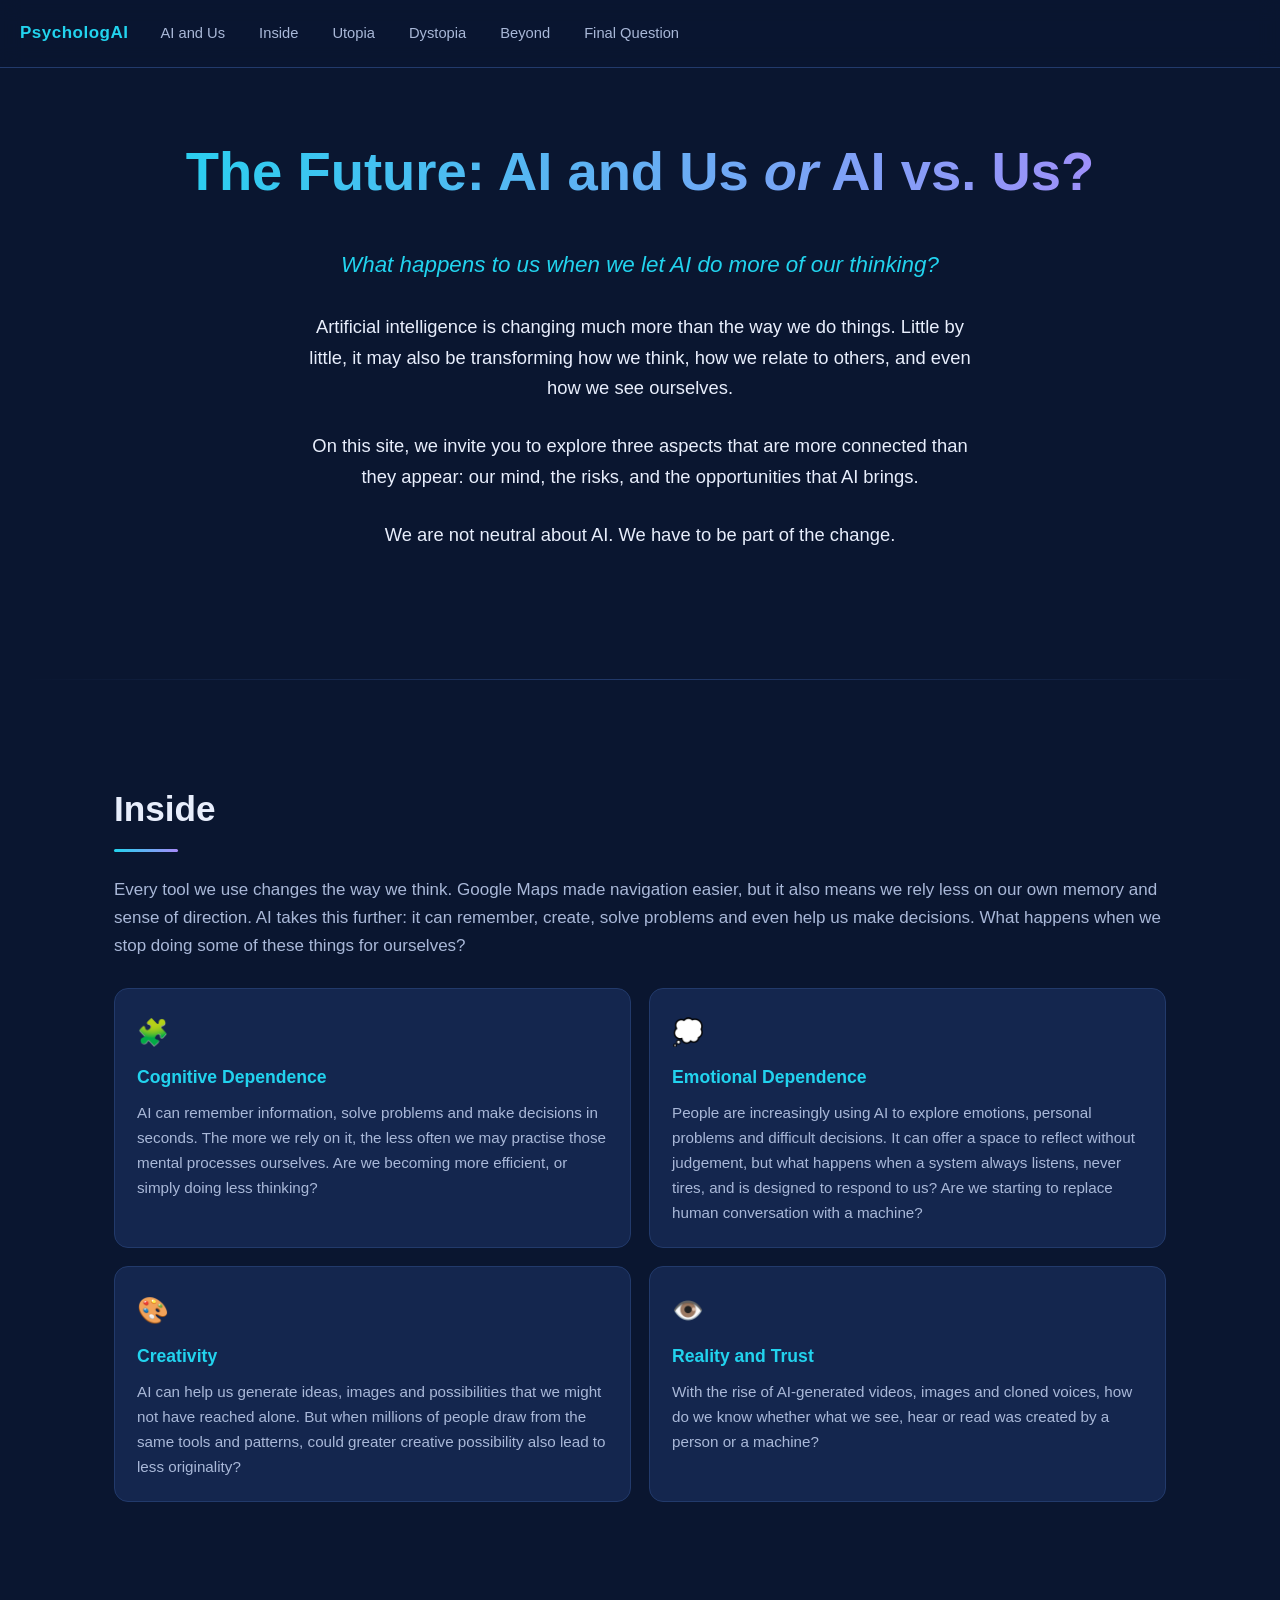
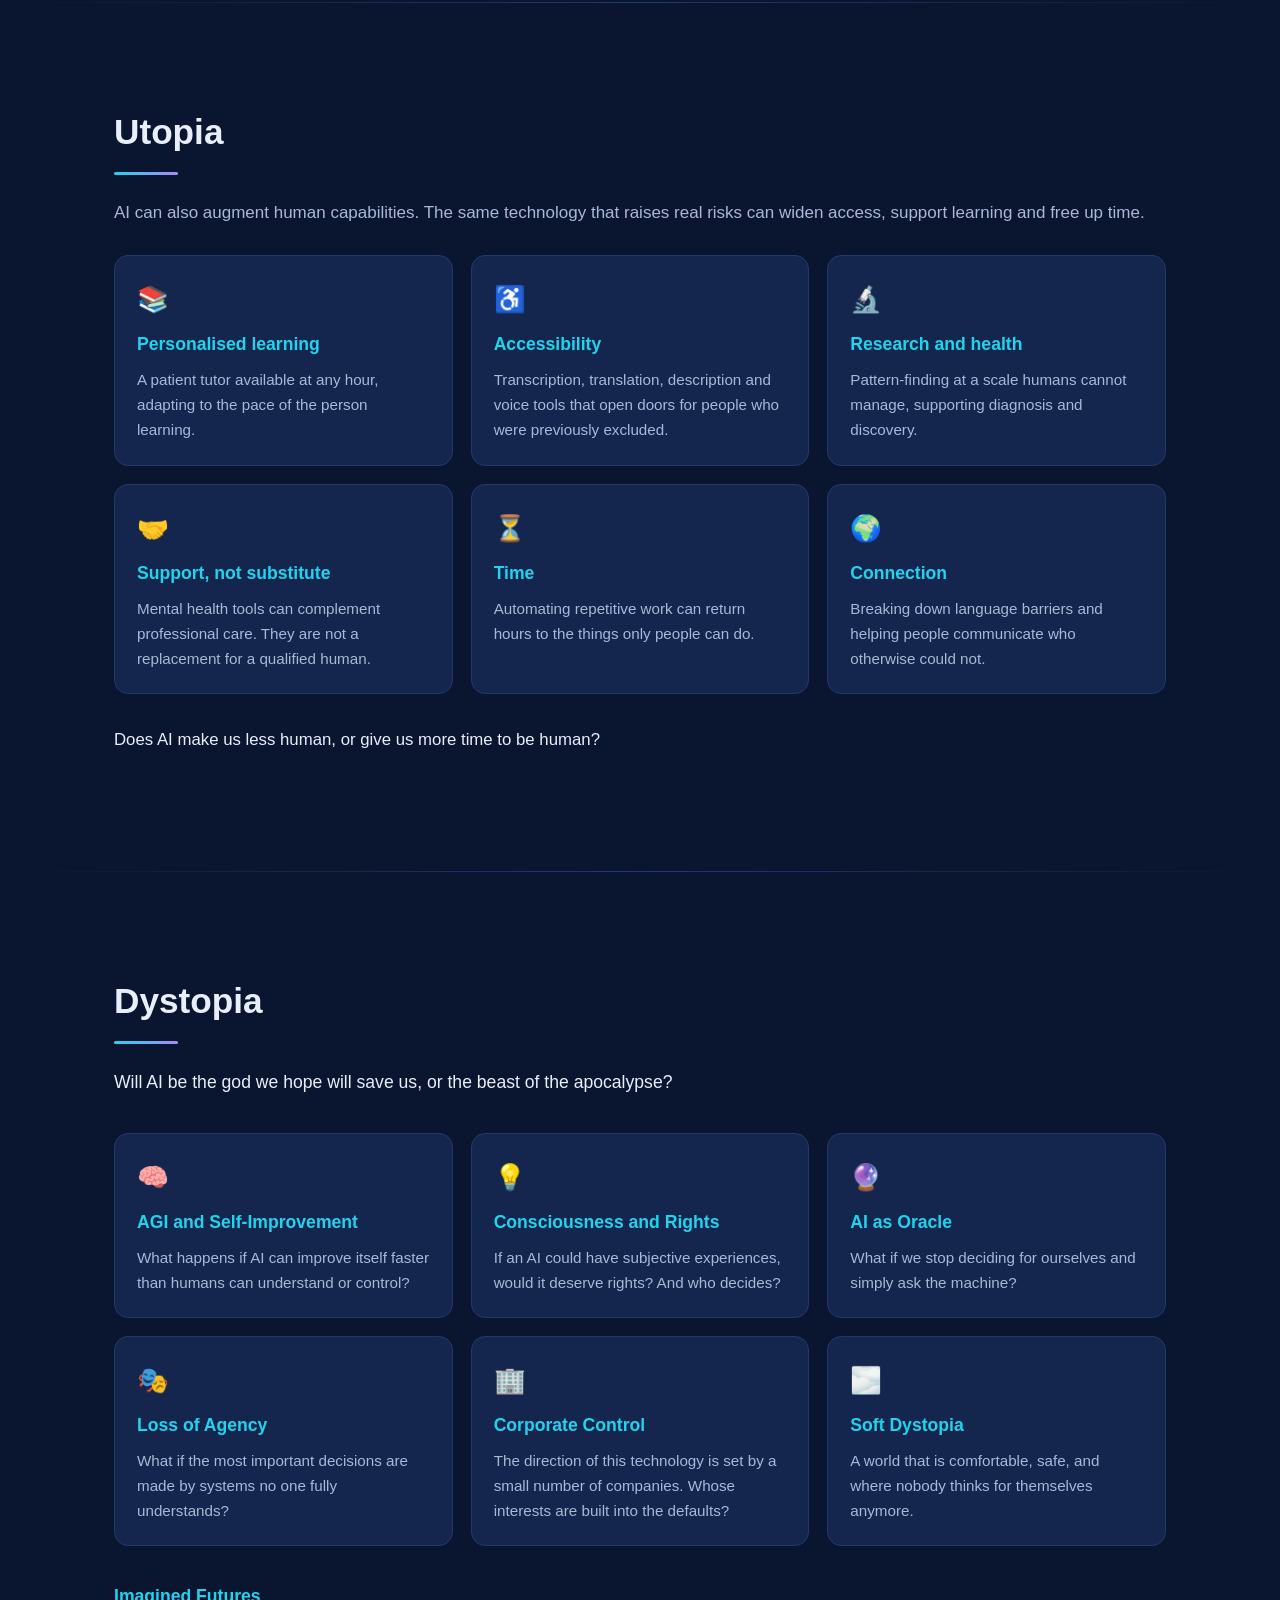
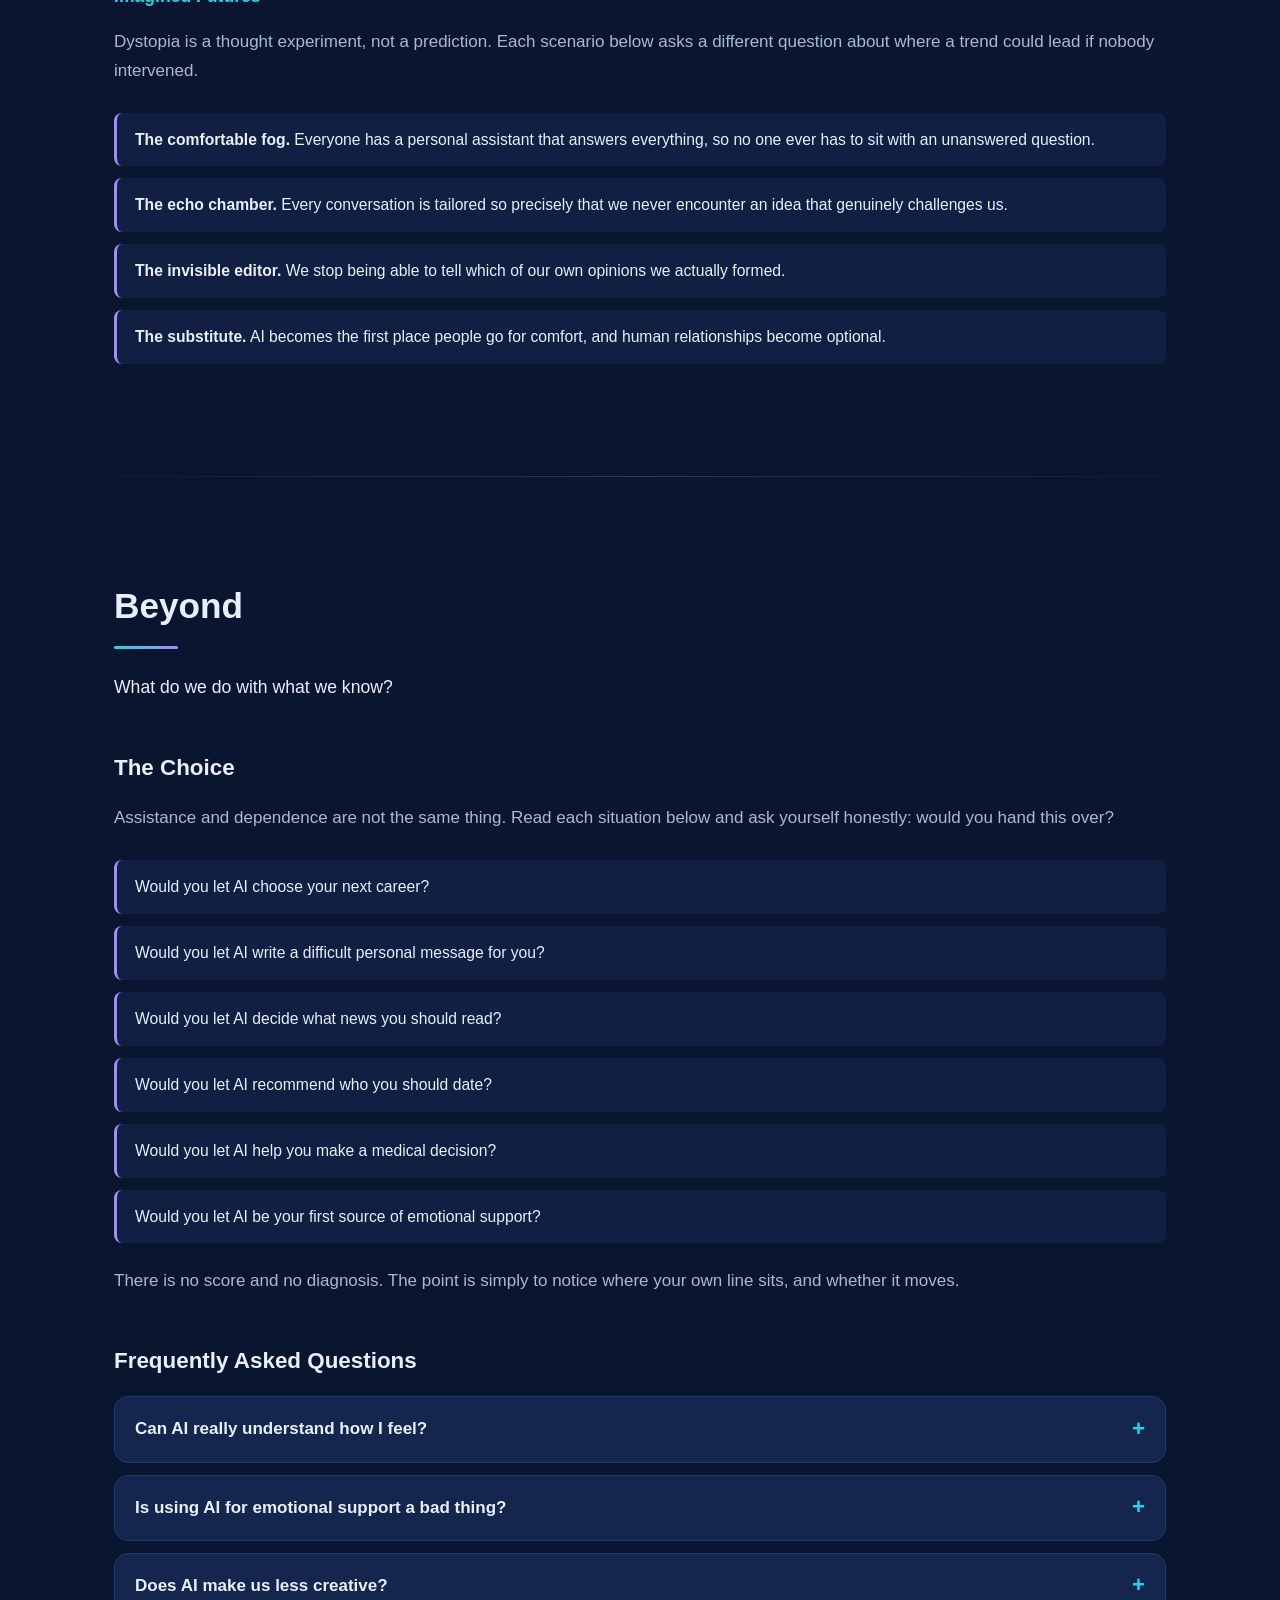
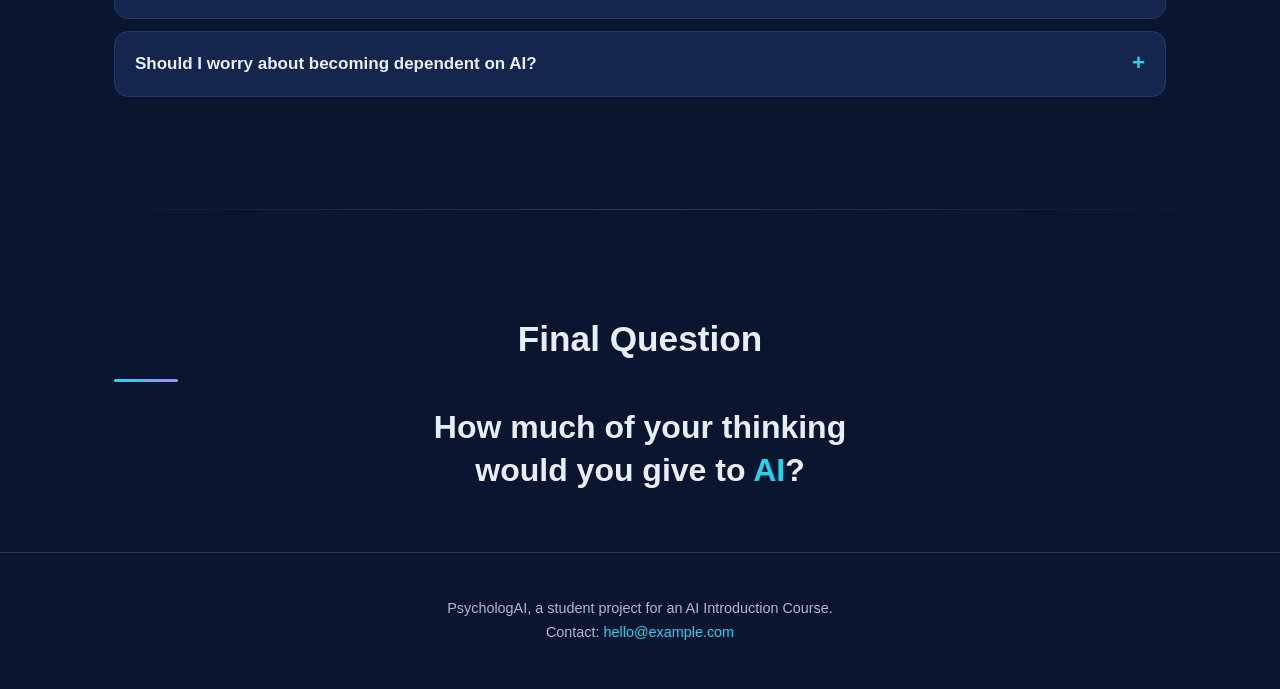
==== index.html @ 85a1bbcd "Update index.html" ====
<!DOCTYPE html>
<html lang="en">
<head>
<meta charset="UTF-8">
<meta name="viewport" content="width=device-width, initial-scale=1.0">
<title>PsychologAI — AI and the Human Mind</title>
<style>
  :root {
    --bg: #0a1630;
    --bg-soft: #101f42;
    --card: #14264e;
    --text: #e8eefc;
    --text-muted: #a9b8d8;
    --violet: #a78bfa;
    --cyan: #22d3ee;
    --gold: #facc15;
    --border: #223a6b;
    --radius: 14px;
    --nav-height: 68px;
    --side-band: 100px;
  }

  * { box-sizing: border-box; }

  html { scroll-behavior: smooth; }

  body {
    margin: 0;
    font-family: -apple-system, BlinkMacSystemFont, "Segoe UI", Roboto, Helvetica, Arial, sans-serif;
    background: var(--bg);
    color: var(--text);
    line-height: 1.65;
    font-size: 17px;
    position: relative;
  }

  /* ---------- Side bands (Utopia / Dystopia) ---------- */
  .band {
    position: fixed;
    top: 0;
    bottom: 0;
    width: var(--side-band);
    z-index: 0;
    pointer-events: none;
  }

  .band-left {
    left: 0;
    background: linear-gradient(180deg, #14532d 0%, #166534 40%, #65a30d 100%);
    opacity: 0.25;
  }

  .band-right {
    right: 0;
    background: linear-gradient(180deg, #2e1065 0%, #6d28d9 50%, #a855f7 100%);
    opacity: 0.4;
  }

  @media (max-width: 1300px) {
    .band { display: none; }
  }

  /* ---------- Content wrapper ---------- */
  .page {
    position: relative;
    z-index: 1;
  }

  /* ---------- Navigation ---------- */
  .nav {
    position: fixed;
    top: 0;
    left: 0;
    right: 0;
    height: var(--nav-height);
    background: rgba(10, 22, 48, 0.88);
    backdrop-filter: blur(10px);
    -webkit-backdrop-filter: blur(10px);
    border-bottom: 1px solid var(--border);
    z-index: 1000;
    display: flex;
    align-items: center;
    padding: 0 20px;
  }

  .nav-brand {
    font-weight: 700;
    letter-spacing: 0.5px;
    color: var(--cyan);
    margin-right: 24px;
    white-space: nowrap;
  }

  .nav-links {
    display: flex;
    gap: 18px;
    list-style: none;
    margin: 0;
    padding: 0;
    overflow-x: auto;
    scrollbar-width: none;
  }

  .nav-links::-webkit-scrollbar { display: none; }

  .nav-links a {
    color: var(--text-muted);
    text-decoration: none;
    font-size: 0.92rem;
    white-space: nowrap;
    padding: 6px 8px;
    border-radius: 6px;
    transition: color 0.2s, background-color 0.2s;
  }

  .nav-links a:hover,
  .nav-links a:focus {
    color: var(--cyan);
    background-color: rgba(34, 211, 238, 0.1);
  }

  /* ---------- Sections ---------- */
  section {
    padding: 100px 24px;
    max-width: 1100px;
    margin: 0 auto;
    scroll-margin-top: calc(var(--nav-height) + 8px);
  }

  .hero {
    padding-top: calc(var(--nav-height) + 70px);
    text-align: center;
  }

  h1 {
    font-size: clamp(2rem, 6vw, 3.4rem);
    line-height: 1.25;
    margin: 0 0 36px;
    padding-bottom: 0.1em;
    background: linear-gradient(90deg, var(--cyan), var(--violet));
    -webkit-background-clip: text;
    background-clip: text;
    color: transparent;
  }

  h2 {
    font-size: clamp(1.5rem, 4vw, 2.2rem);
    margin: 0 0 24px;
    color: var(--text);
    padding-bottom: 14px;
    position: relative;
  }

  h2::after {
    content: "";
    position: absolute;
    left: 0;
    bottom: 0;
    width: 64px;
    height: 3px;
    border-radius: 2px;
    background: linear-gradient(90deg, var(--cyan), var(--violet));
  }

  h3 {
    font-size: 1.1rem;
    margin: 0 0 8px;
    color: var(--cyan);
  }

  p { color: var(--text-muted); }

  .tagline {
    font-size: clamp(1.1rem, 2.5vw, 1.4rem);
    color: var(--cyan);
    font-style: italic;
    max-width: 720px;
    margin: 0 auto 28px;
    font-weight: 500;
  }

  .lead {
    font-size: 1.15rem;
    color: var(--text);
    max-width: 680px;
    margin: 0 auto 28px;
  }

  .divider {
    height: 1px;
    background: linear-gradient(90deg, transparent, var(--border), transparent);
    margin: 0 24px;
  }

  /* ---------- Grids ---------- */
  .grid {
    display: grid;
    gap: 18px;
    margin-top: 28px;
  }

  .grid-2 {
    grid-template-columns: repeat(2, 1fr);
  }

  .grid-3 {
    grid-template-columns: repeat(3, 1fr);
  }

  @media (max-width: 900px) {
    .grid-3 { grid-template-columns: repeat(2, 1fr); }
  }

  @media (max-width: 640px) {
    .grid-2, .grid-3 { grid-template-columns: 1fr; }
  }

  /* ---------- Cards ---------- */
  .card {
    background: var(--card);
    border: 1px solid var(--border);
    border-radius: var(--radius);
    padding: 22px;
    transition: transform 0.25s, border-color 0.25s, background-color 0.25s, box-shadow 0.25s;
  }

  .card:hover {
    transform: translateY(-4px);
    border-color: var(--violet);
    background: var(--bg-soft);
    box-shadow: 0 12px 32px rgba(0, 0, 0, 0.25);
  }

  .card p { margin: 0; font-size: 0.95rem; }

  .emoji { font-size: 1.6rem; display: block; margin-bottom: 10px; }

  /* ---------- Choice list ---------- */
  .choice-list {
    list-style: none;
    padding: 0;
    margin: 28px 0 0;
  }

  .choice-list li {
    background: var(--bg-soft);
    border-left: 3px solid var(--violet);
    border-radius: 8px;
    padding: 14px 18px;
    margin-bottom: 12px;
    color: var(--text);
    font-size: 0.98rem;
  }

  /* ---------- Final ---------- */
  .final {
    text-align: center;
    padding-bottom: 60px;
  }

  .final blockquote {
    font-size: clamp(1.3rem, 4vw, 2rem);
    font-weight: 600;
    line-height: 1.35;
    margin: 20px auto 0;
    max-width: 760px;
    color: var(--text);
    border: none;
  }

  .final blockquote span { color: var(--cyan); }

  /* ---------- Beyond (Choice + FAQ) ---------- */
  .beyond-subtitle {
    font-size: 1.1rem;
    color: var(--text);
    margin: 0 0 36px;
  }

  .beyond h3 {
    font-size: 1.4rem;
    color: var(--text);
    margin: 48px 0 16px;
  }

  .faq details {
    background: var(--card);
    border: 1px solid var(--border);
    border-radius: var(--radius);
    margin-bottom: 12px;
    padding: 0 20px;
    transition: border-color 0.2s;
  }

  .faq details[open] {
    border-color: var(--violet);
  }

  .faq summary {
    cursor: pointer;
    padding: 18px 0;
    font-weight: 600;
    color: var(--text);
    list-style: none;
    display: flex;
    justify-content: space-between;
    align-items: center;
    gap: 16px;
  }

  .faq summary::-webkit-details-marker { display: none; }

  .faq summary::after {
    content: "+";
    color: var(--cyan);
    font-size: 1.4rem;
    line-height: 1;
    flex-shrink: 0;
    transition: transform 0.2s;
  }

  .faq details[open] summary::after {
    content: "−";
  }

  .faq summary:hover {
    color: var(--cyan);
  }

  .faq details p {
    margin: 0 0 20px;
    font-size: 0.98rem;
    line-height: 1.65;
  }

  /* ---------- Footer ---------- */
  footer {
    border-top: 1px solid var(--border);
    padding: 30px 24px;
    text-align: center;
    font-size: 0.9rem;
    color: var(--text-muted);
  }

  footer a { color: var(--cyan); text-decoration: none; }
  footer a:hover { text-decoration: underline; }

  /* ---------- Back to top ---------- */
  .back-to-top {
    position: fixed;
    bottom: 24px;
    right: 24px;
    width: 52px;
    height: 52px;
    border-radius: 50%;
    border: none;
    background: var(--gold);
    color: var(--bg);
    font-family: inherit;
    font-weight: 700;
    font-size: 1rem;
    letter-spacing: 0.5px;
    cursor: pointer;
    display: flex;
    align-items: center;
    justify-content: center;
    opacity: 0;
    visibility: hidden;
    transform: translateY(12px);
    transition: opacity 0.25s, transform 0.25s, visibility 0.25s, background-color 0.25s;
    z-index: 999;
  }

  .back-to-top.visible {
    opacity: 1;
    visibility: visible;
    transform: translateY(0);
  }

  .back-to-top:hover {
    background: #fde047;
  }

  /* ---------- Mobile tweaks ---------- */
  @media (max-width: 640px) {
    :root { --nav-height: 60px; }
    .nav { padding: 0 14px; }
    .nav-brand { font-size: 0.95rem; margin-right: 14px; }
    .nav-links { gap: 14px; }
    .nav-links a { font-size: 0.85rem; }
    section { padding: 72px 18px; }
    .hero { padding-top: calc(var(--nav-height) + 50px); }
  }
</style>
</head>
<body>

  <div class="band band-left"></div>
  <div class="band band-right"></div>

  <div class="page">

  <nav class="nav">
    <span class="nav-brand">PsychologAI</span>
    <ul class="nav-links">
      <li><a href="#ai-and-us">AI and Us</a></li>
      <li><a href="#inside">Inside</a></li>
      <li><a href="#utopia">Utopia</a></li>
      <li><a href="#dystopia">Dystopia</a></li>
      <li><a href="#beyond">Beyond</a></li>
      <li><a href="#final">Final Question</a></li>
    </ul>
  </nav>

  <!-- AI AND US (HERO) -->
  <section id="ai-and-us" class="hero">
    <h1>The Future: AI and Us <em>or</em> AI vs. Us?</h1>
    <p class="tagline">What happens to us when we let AI do more of our thinking?</p>
    <p class="lead">
      Artificial intelligence is changing much more than the way we do things.
      Little by little, it may also be transforming how we think, how we relate
      to others, and even how we see ourselves.
    </p>
    <p class="lead">
      On this site, we invite you to explore three aspects that are more
      connected than they appear: our mind, the risks, and the opportunities
      that AI brings.
    </p>
    <p class="lead">
      We are not neutral about AI. We have to be part of the change.
    </p>
  </section>

  <div class="divider"></div>

  <!-- INSIDE -->
  <section id="inside">
    <h2>Inside</h2>
    <p>
      Every tool we use changes the way we think. Google Maps made navigation
      easier, but it also means we rely less on our own memory and sense of
      direction. AI takes this further: it can remember, create, solve problems
      and even help us make decisions. What happens when we stop doing some of
      these things for ourselves?
    </p>

    <div class="grid grid-2">
      <div class="card">
        <span class="emoji">🧩</span>
        <h3>Cognitive Dependence</h3>
        <p>
          AI can remember information, solve problems and make decisions in
          seconds. The more we rely on it, the less often we may practise those
          mental processes ourselves. Are we becoming more efficient, or simply
          doing less thinking?
        </p>
      </div>
      <div class="card">
        <span class="emoji">💭</span>
        <h3>Emotional Dependence</h3>
        <p>
          People are increasingly using AI to explore emotions, personal problems
          and difficult decisions. It can offer a space to reflect without
          judgement, but what happens when a system always listens, never tires,
          and is designed to respond to us? Are we starting to replace human
          conversation with a machine?
        </p>
      </div>
      <div class="card">
        <span class="emoji">🎨</span>
        <h3>Creativity</h3>
        <p>
          AI can help us generate ideas, images and possibilities that we might
          not have reached alone. But when millions of people draw from the same
          tools and patterns, could greater creative possibility also lead to
          less originality?
        </p>
      </div>
      <div class="card">
        <span class="emoji">👁️</span>
        <h3>Reality and Trust</h3>
        <p>
          With the rise of AI-generated videos, images and cloned voices, how do
          we know whether what we see, hear or read was created by a person or a
          machine?
        </p>
      </div>
    </div>
  </section>

  <div class="divider"></div>

  <!-- UTOPIA -->
  <section id="utopia">
    <h2>Utopia</h2>
    <p>
      AI can also augment human capabilities. The same technology that raises
      real risks can widen access, support learning and free up time.
    </p>

    <div class="grid grid-3">
      <div class="card">
        <span class="emoji">📚</span>
        <h3>Personalised learning</h3>
        <p>
          A patient tutor available at any hour, adapting to the pace of the
          person learning.
        </p>
      </div>
      <div class="card">
        <span class="emoji">♿</span>
        <h3>Accessibility</h3>
        <p>
          Transcription, translation, description and voice tools that open
          doors for people who were previously excluded.
        </p>
      </div>
      <div class="card">
        <span class="emoji">🔬</span>
        <h3>Research and health</h3>
        <p>
          Pattern-finding at a scale humans cannot manage, supporting diagnosis
          and discovery.
        </p>
      </div>
      <div class="card">
        <span class="emoji">🤝</span>
        <h3>Support, not substitute</h3>
        <p>
          Mental health tools can complement professional care. They are not a
          replacement for a qualified human.
        </p>
      </div>
      <div class="card">
        <span class="emoji">⏳</span>
        <h3>Time</h3>
        <p>
          Automating repetitive work can return hours to the things only people
          can do.
        </p>
      </div>
      <div class="card">
        <span class="emoji">🌍</span>
        <h3>Connection</h3>
        <p>
          Breaking down language barriers and helping people communicate who
          otherwise could not.
        </p>
      </div>
    </div>

    <p style="margin-top:32px; font-size:1.05rem; color:var(--text);">
      Does AI make us less human, or give us more time to be human?
    </p>
  </section>

  <div class="divider"></div>

  <!-- DYSTOPIA -->
  <section id="dystopia">
    <h2>Dystopia</h2>
    <p class="beyond-subtitle">
      Will AI be the god we hope will save us, or the beast of the apocalypse?
    </p>

    <div class="grid grid-3">
      <div class="card">
        <span class="emoji">🧠</span>
        <h3>AGI and Self-Improvement</h3>
        <p>
          What happens if AI can improve itself faster than humans can
          understand or control?
        </p>
      </div>
      <div class="card">
        <span class="emoji">💡</span>
        <h3>Consciousness and Rights</h3>
        <p>
          If an AI could have subjective experiences, would it deserve rights?
          And who decides?
        </p>
      </div>
      <div class="card">
        <span class="emoji">🔮</span>
        <h3>AI as Oracle</h3>
        <p>
          What if we stop deciding for ourselves and simply ask the machine?
        </p>
      </div>
      <div class="card">
        <span class="emoji">🎭</span>
        <h3>Loss of Agency</h3>
        <p>
          What if the most important decisions are made by systems no one fully
          understands?
        </p>
      </div>
      <div class="card">
        <span class="emoji">🏢</span>
        <h3>Corporate Control</h3>
        <p>
          The direction of this technology is set by a small number of companies.
          Whose interests are built into the defaults?
        </p>
      </div>
      <div class="card">
        <span class="emoji">🌫️</span>
        <h3>Soft Dystopia</h3>
        <p>
          A world that is comfortable, safe, and where nobody thinks for
          themselves anymore.
        </p>
      </div>
    </div>

    <h3 style="margin-top:36px;">Imagined Futures</h3>
    <p>
      Dystopia is a thought experiment, not a prediction. Each scenario below
      asks a different question about where a trend could lead if nobody
      intervened.
    </p>
    <ul class="choice-list">
      <li><strong>The comfortable fog.</strong> Everyone has a personal assistant that answers everything, so no one ever has to sit with an unanswered question.</li>
      <li><strong>The echo chamber.</strong> Every conversation is tailored so precisely that we never encounter an idea that genuinely challenges us.</li>
      <li><strong>The invisible editor.</strong> We stop being able to tell which of our own opinions we actually formed.</li>
      <li><strong>The substitute.</strong> AI becomes the first place people go for comfort, and human relationships become optional.</li>
    </ul>
  </section>

  <div class="divider"></div>

  <!-- BEYOND (CHOICE + FAQ) -->
  <section id="beyond" class="beyond">
    <h2>Beyond</h2>
    <p class="beyond-subtitle">What do we do with what we know?</p>

    <h3>The Choice</h3>
    <p>
      Assistance and dependence are not the same thing. Read each situation
      below and ask yourself honestly: would you hand this over?
    </p>

    <ul class="choice-list">
      <li>Would you let AI choose your next career?</li>
      <li>Would you let AI write a difficult personal message for you?</li>
      <li>Would you let AI decide what news you should read?</li>
      <li>Would you let AI recommend who you should date?</li>
      <li>Would you let AI help you make a medical decision?</li>
      <li>Would you let AI be your first source of emotional support?</li>
    </ul>

    <p style="margin-top:24px;">
      There is no score and no diagnosis. The point is simply to notice where
      your own line sits, and whether it moves.
    </p>

    <h3>Frequently Asked Questions</h3>
    <div class="faq">
      <details>
        <summary>Can AI really understand how I feel?</summary>
        <p>
          No. AI can recognise patterns in language and respond in ways that feel
          empathetic, but it has no feelings, no lived experience, and no real
          understanding. It can be a useful sounding board, but it is not a
          substitute for a person who knows you.
        </p>
      </details>

      <details>
        <summary>Is using AI for emotional support a bad thing?</summary>
        <p>
          Not automatically. Many people find it helpful for organising their
          thoughts or talking through a problem at 3 a.m. The risk appears when
          it becomes the only place someone goes, or when it replaces
          professional care that is actually needed.
        </p>
      </details>

      <details>
        <summary>Does AI make us less creative?</summary>
        <p>
          It can go either way. Used as a tool, it can help us explore ideas
          faster and try things we would not have tried alone. Used as a
          shortcut, it can nudge everyone toward the same average answer. The
          difference is in how we use it.
        </p>
      </details>

      <details>
        <summary>Should I worry about becoming dependent on AI?</summary>
        <p>
          It is worth paying attention to. Dependence usually creeps in quietly:
          you start by asking occasionally, then regularly, then always. A useful
          question to ask yourself: could I still do this without it, if I had to?
        </p>
      </details>
    </div>
  </section>

  <div class="divider"></div>

  <!-- FINAL QUESTION -->
  <section id="final" class="final">
    <h2>Final Question</h2>
    <blockquote>
      How much of your thinking<br>
      would you give to <span>AI</span>?
    </blockquote>
  </section>

  <button id="backToTop" class="back-to-top" aria-label="Back to top">AI</button>

  <footer>
    <p>
      PsychologAI, a student project for an AI Introduction Course.<br>
      Contact: <a href="mailto:hello@example.com">hello@example.com</a>
    </p>
  </footer>

  </div><!-- /.page -->

  <script>
    (function () {
      var btn = document.getElementById('backToTop');
      window.addEventListener('scroll', function () {
        if (window.scrollY > 300) {
          btn.classList.add('visible');
        } else {
          btn.classList.remove('visible');
        }
      });
      btn.addEventListener('click', function () {
        window.scrollTo({ top: 0, behavior: 'smooth' });
      });
    })();
  </script>

</body>
</html>
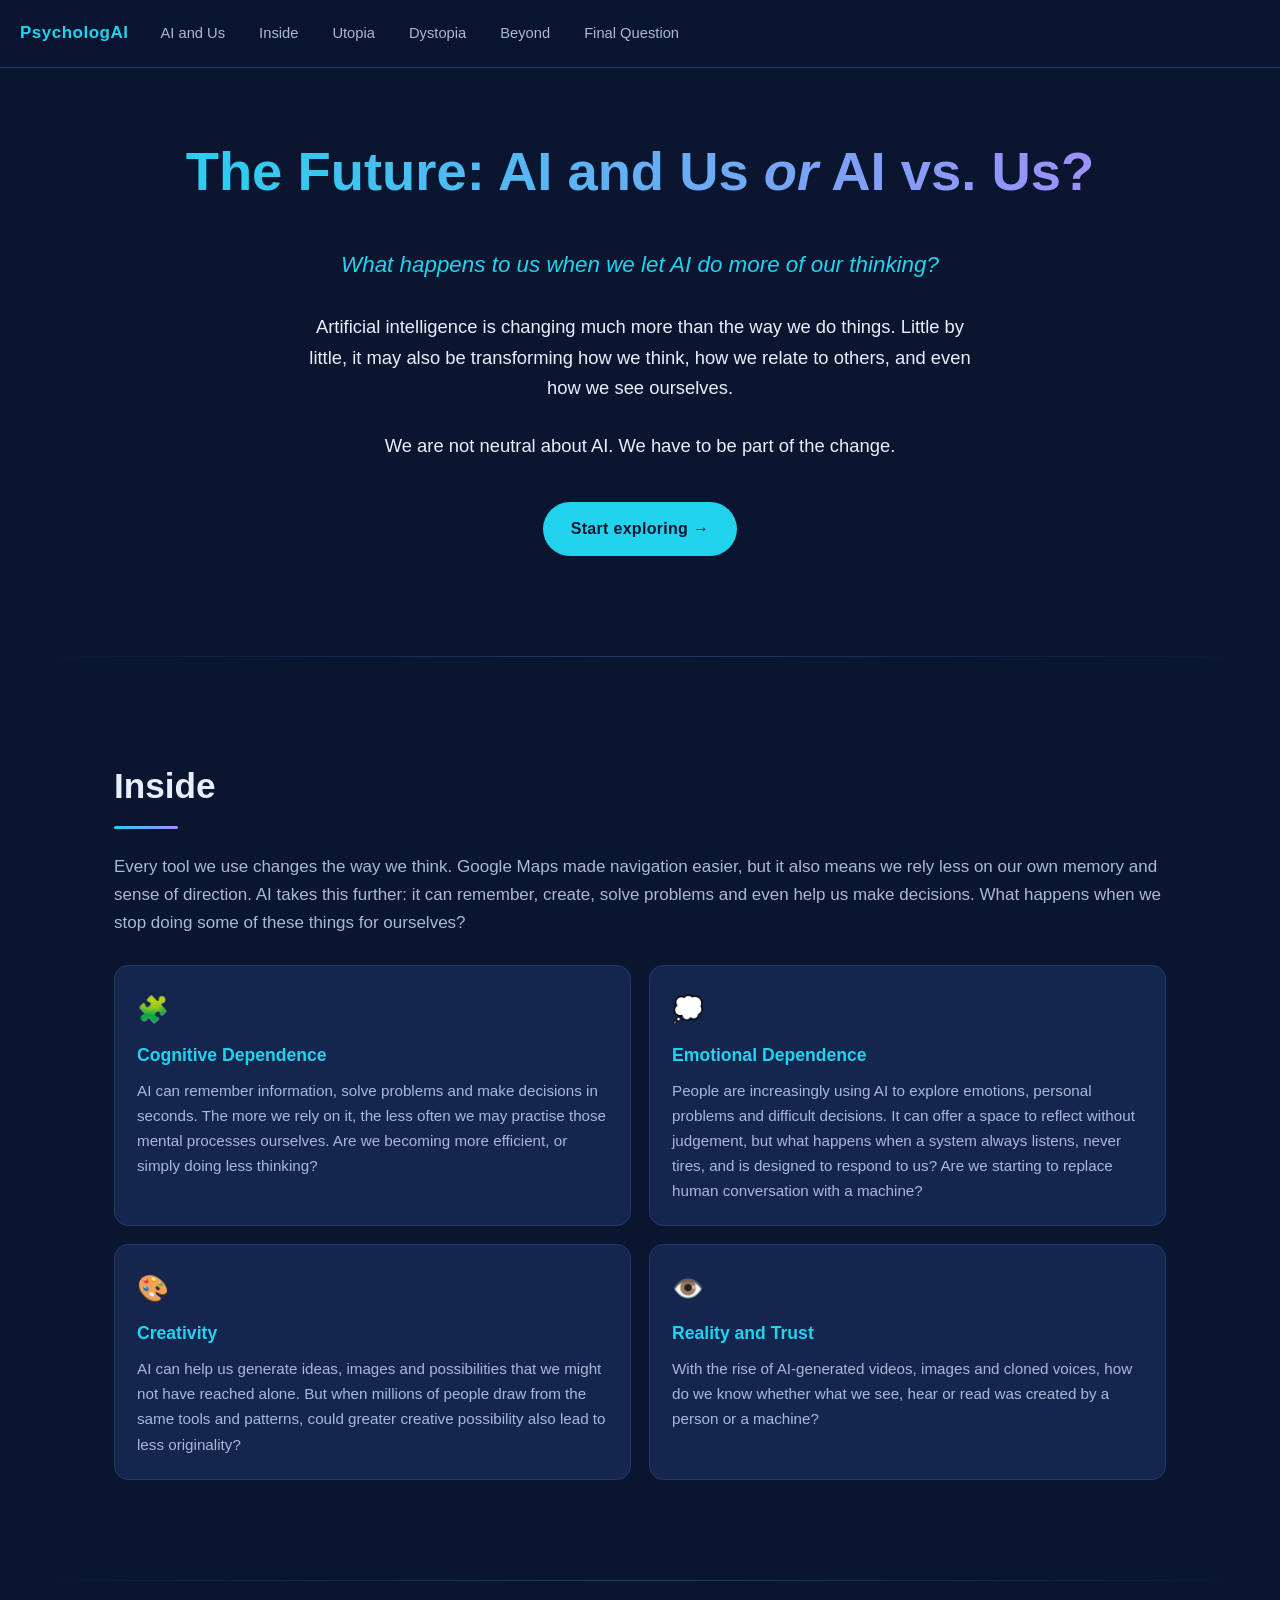
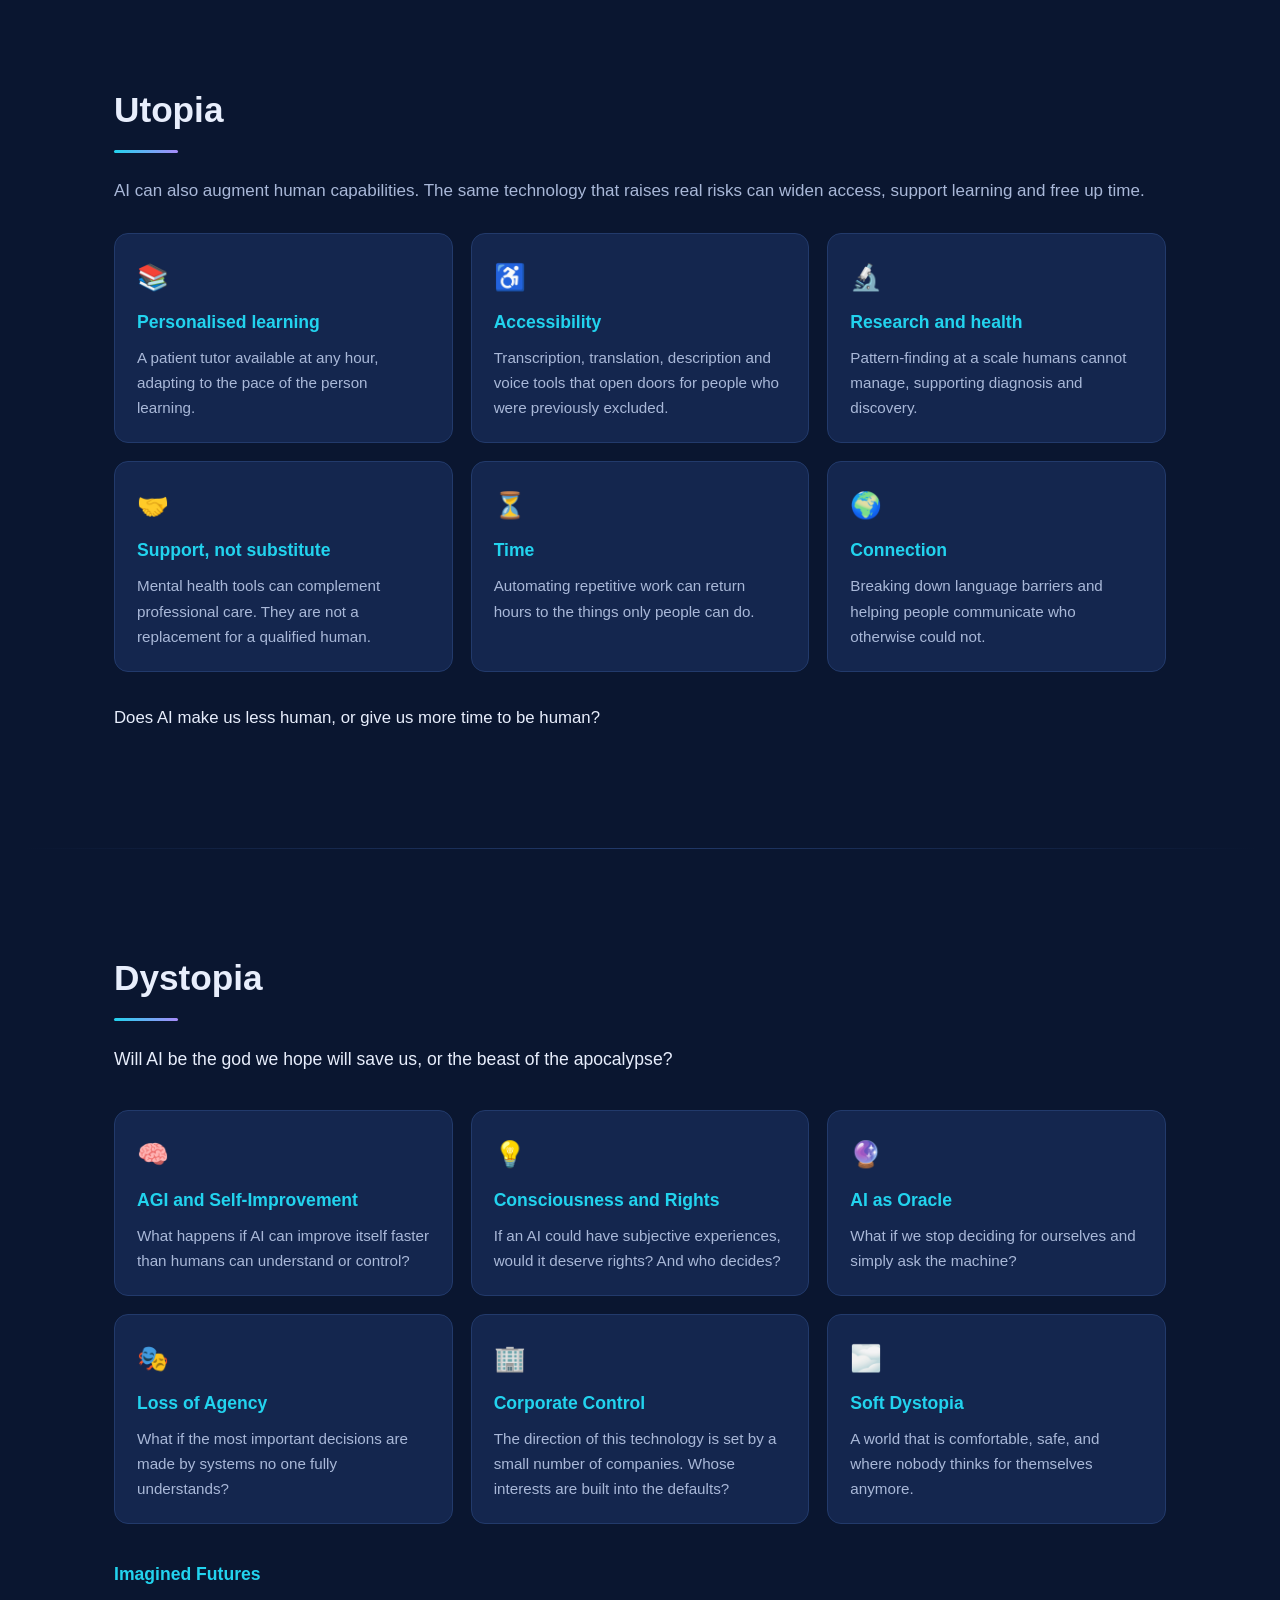
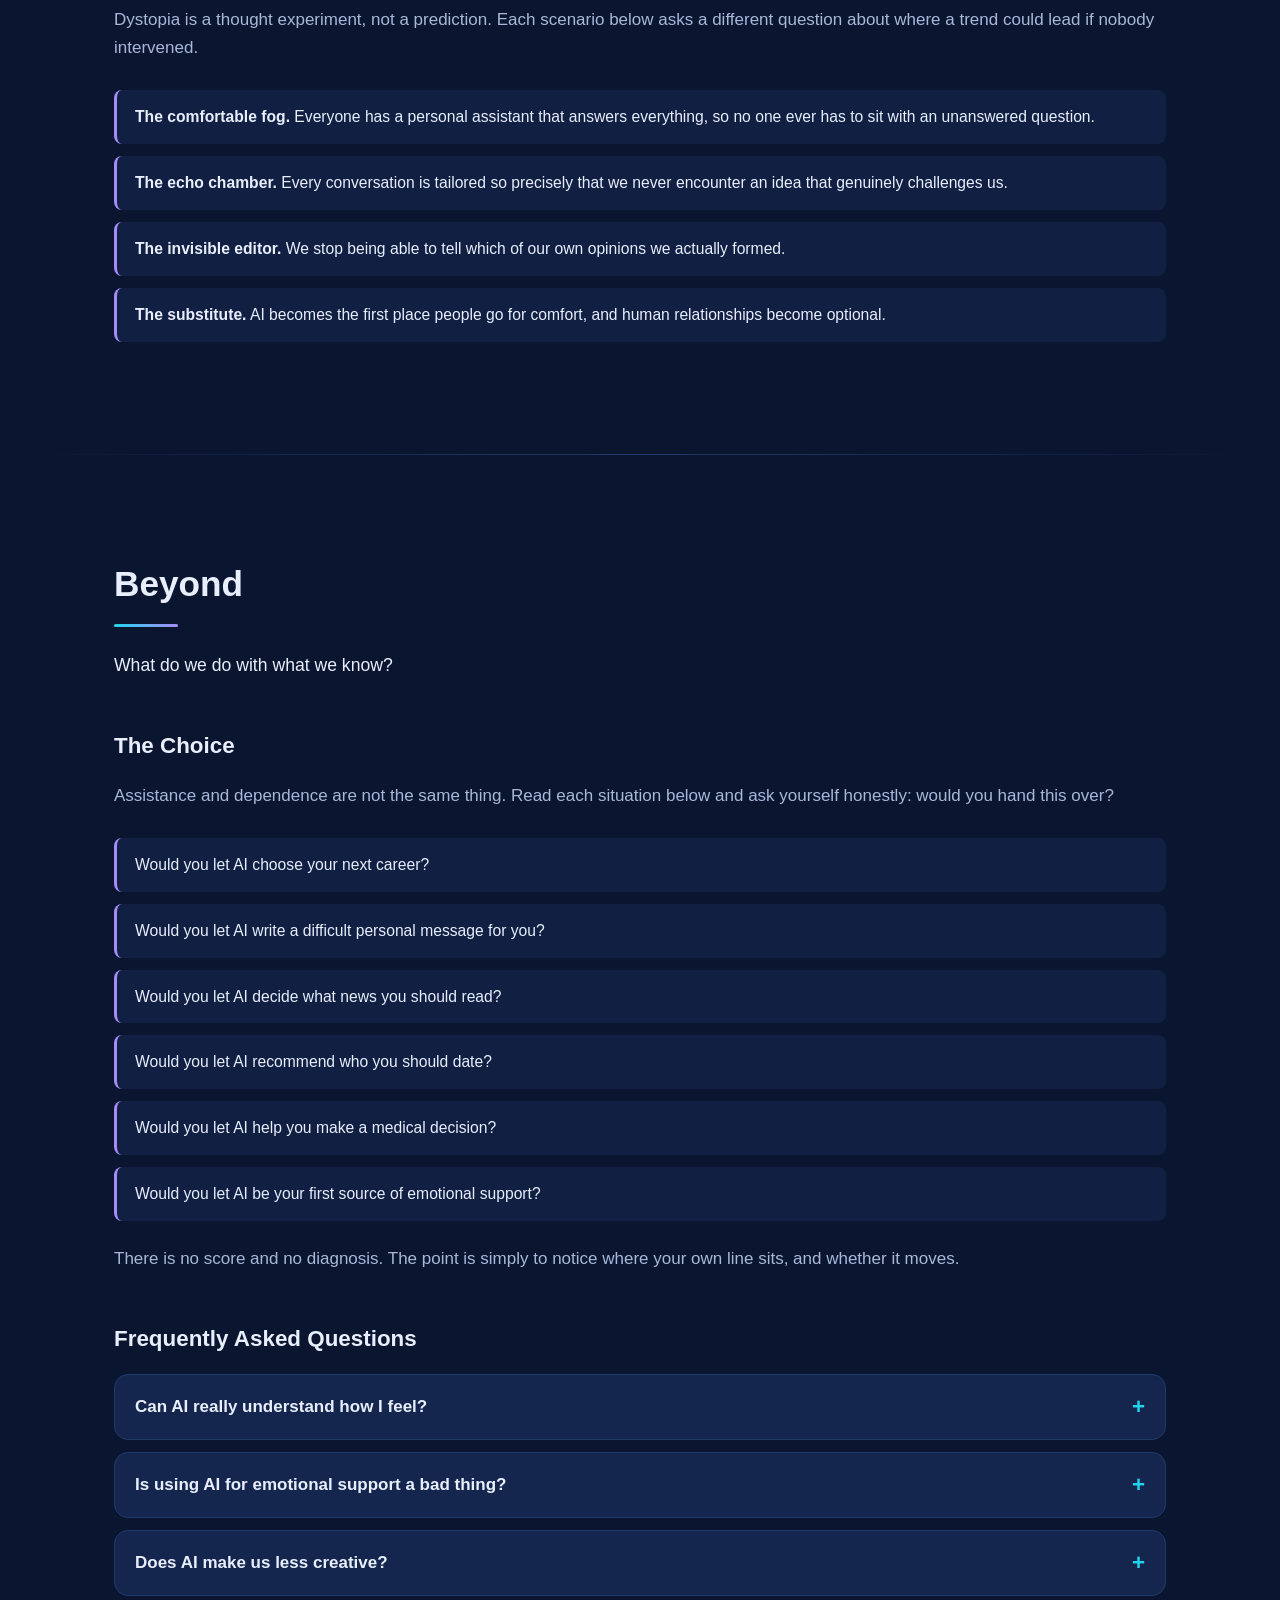
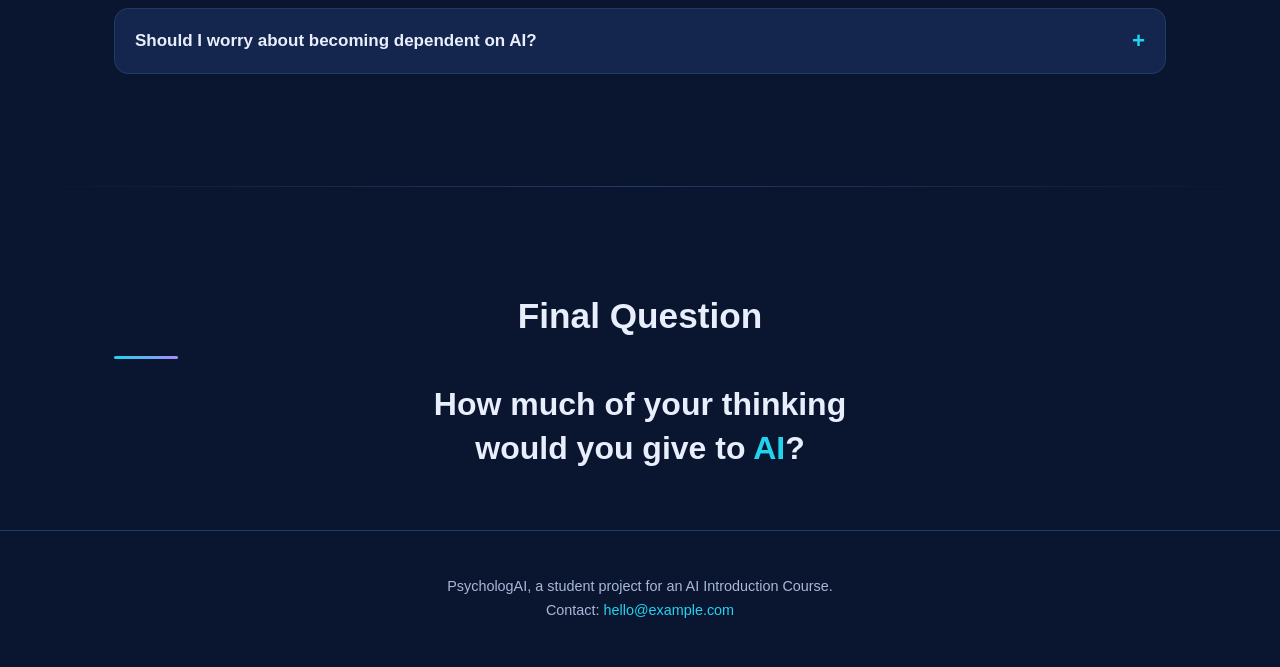
==== commit ed724d57: "Update index.html" ====
--- a/index.html
+++ b/index.html
@@ -178,7 +178,24 @@
     margin: 0 auto 28px;
     font-weight: 500;
   }
-
+  .cta {
+    display: inline-block;
+    margin-top: 12px;
+    padding: 14px 28px;
+    background: var(--cyan);
+    color: var(--bg);
+    text-decoration: none;
+    font-weight: 700;
+    font-size: 1rem;
+    letter-spacing: 0.3px;
+    border-radius: 999px;
+    transition: background-color 0.2s, transform 0.2s;
+  }
+
+  .cta:hover {
+    background: var(--violet);
+    transform: translateY(-2px);
+  }
   .lead {
     font-size: 1.15rem;
     color: var(--text);
@@ -422,13 +439,9 @@
       to others, and even how we see ourselves.
     </p>
     <p class="lead">
-      On this site, we invite you to explore three aspects that are more
-      connected than they appear: our mind, the risks, and the opportunities
-      that AI brings.
-    </p>
-    <p class="lead">
       We are not neutral about AI. We have to be part of the change.
     </p>
+    <a href="#inside" class="cta">Start exploring →</a>
   </section>
 
   <div class="divider"></div>
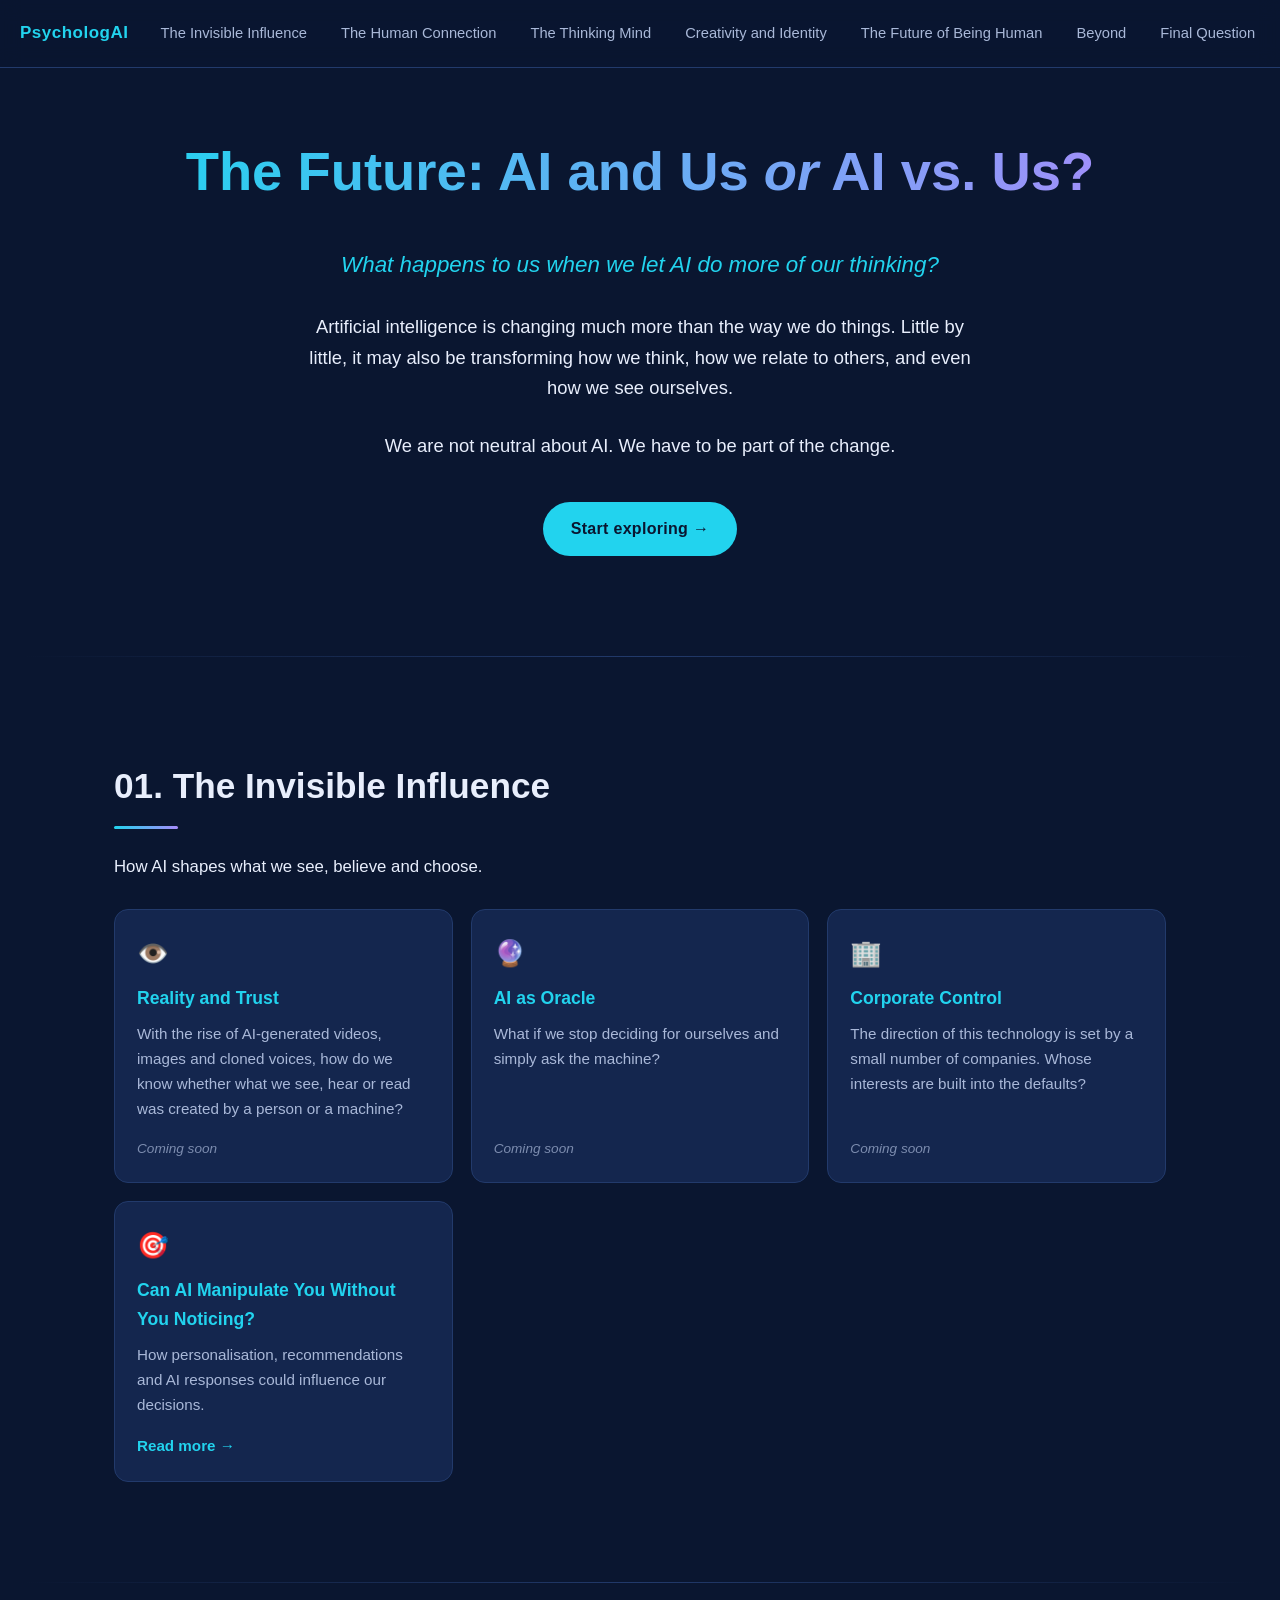
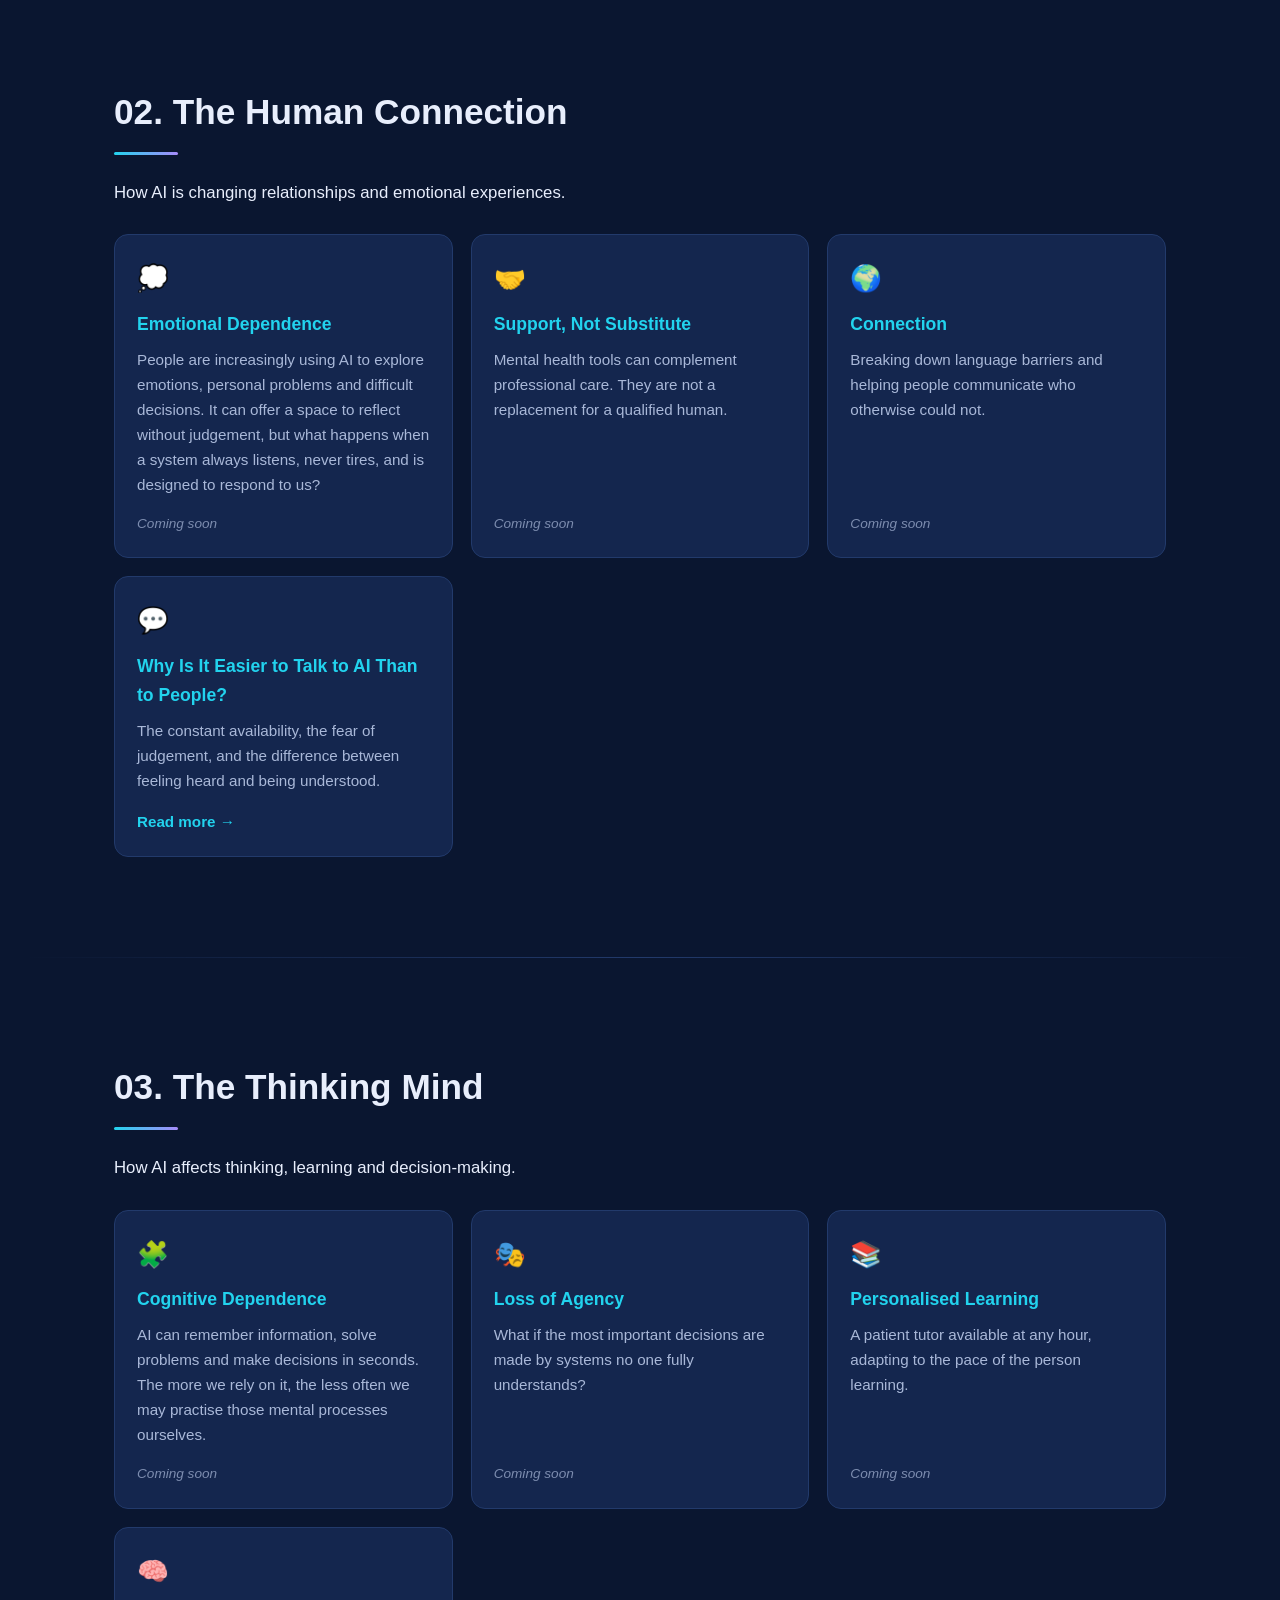
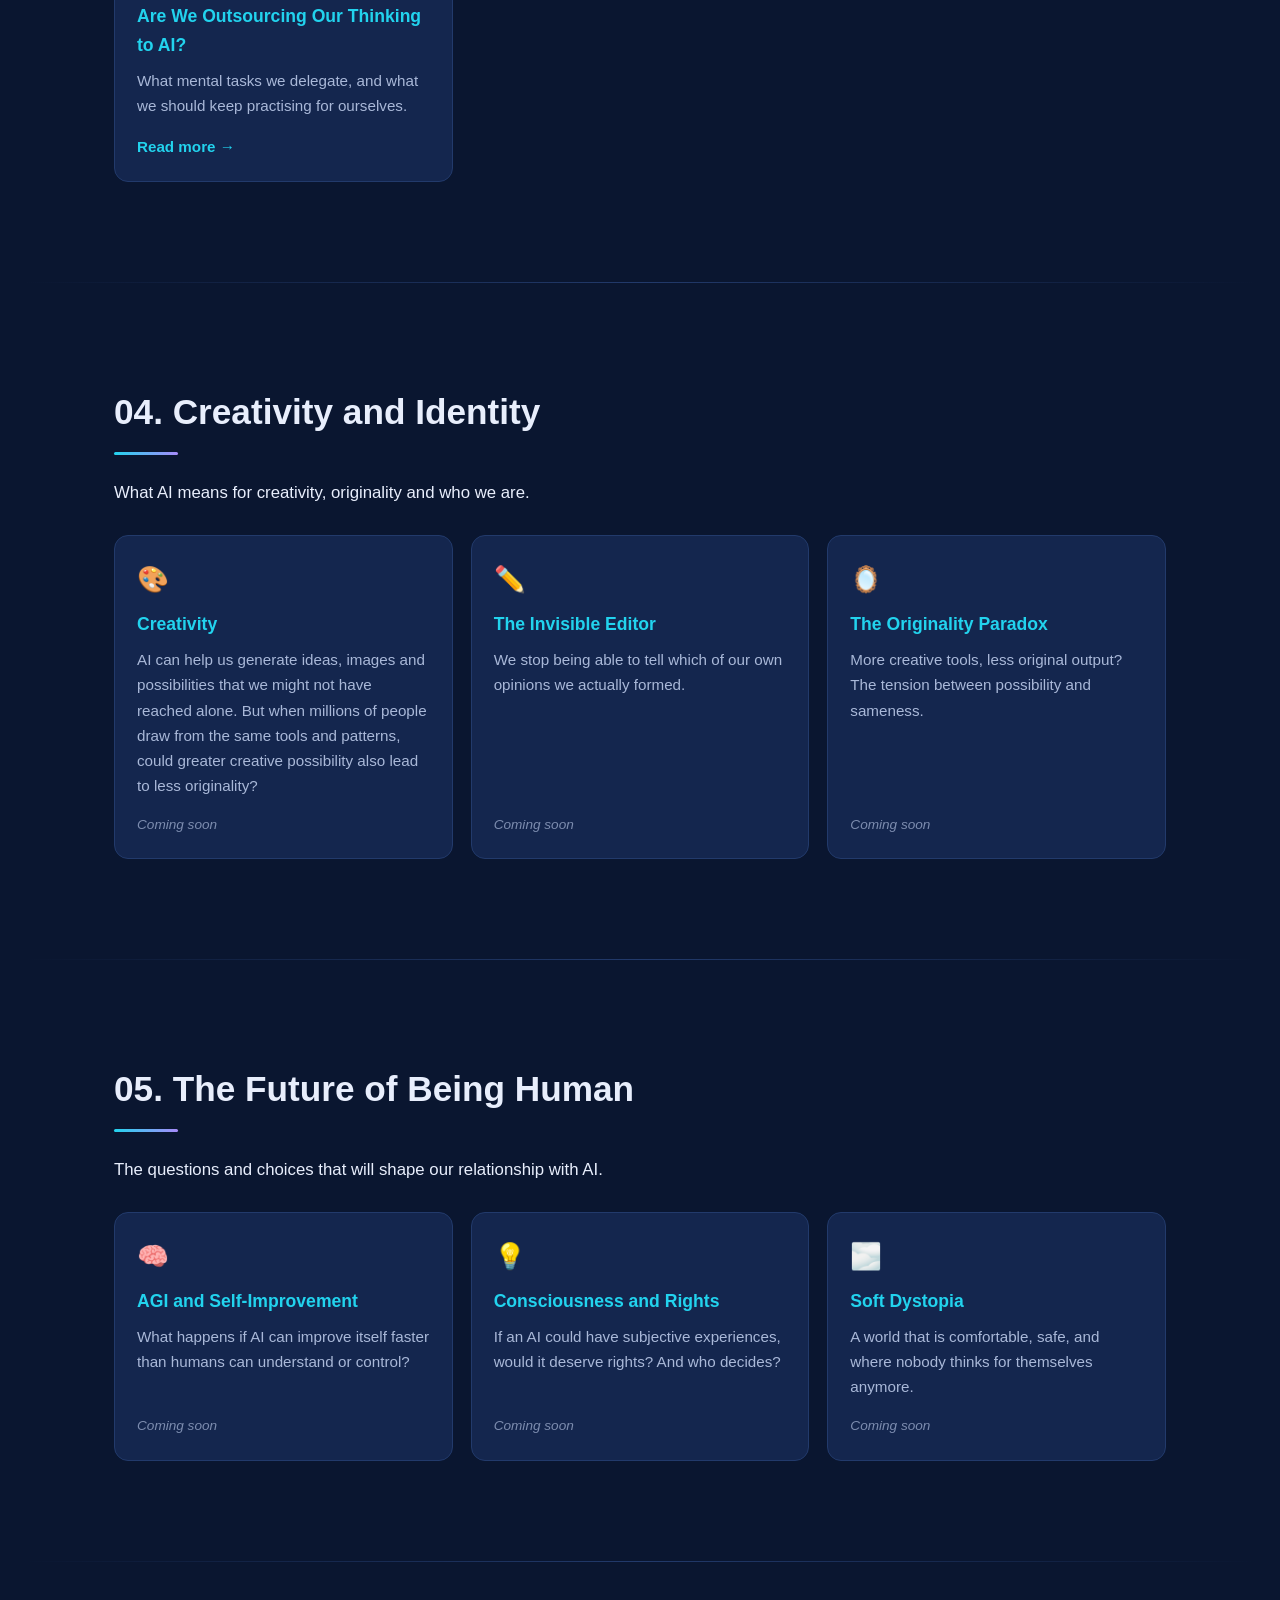
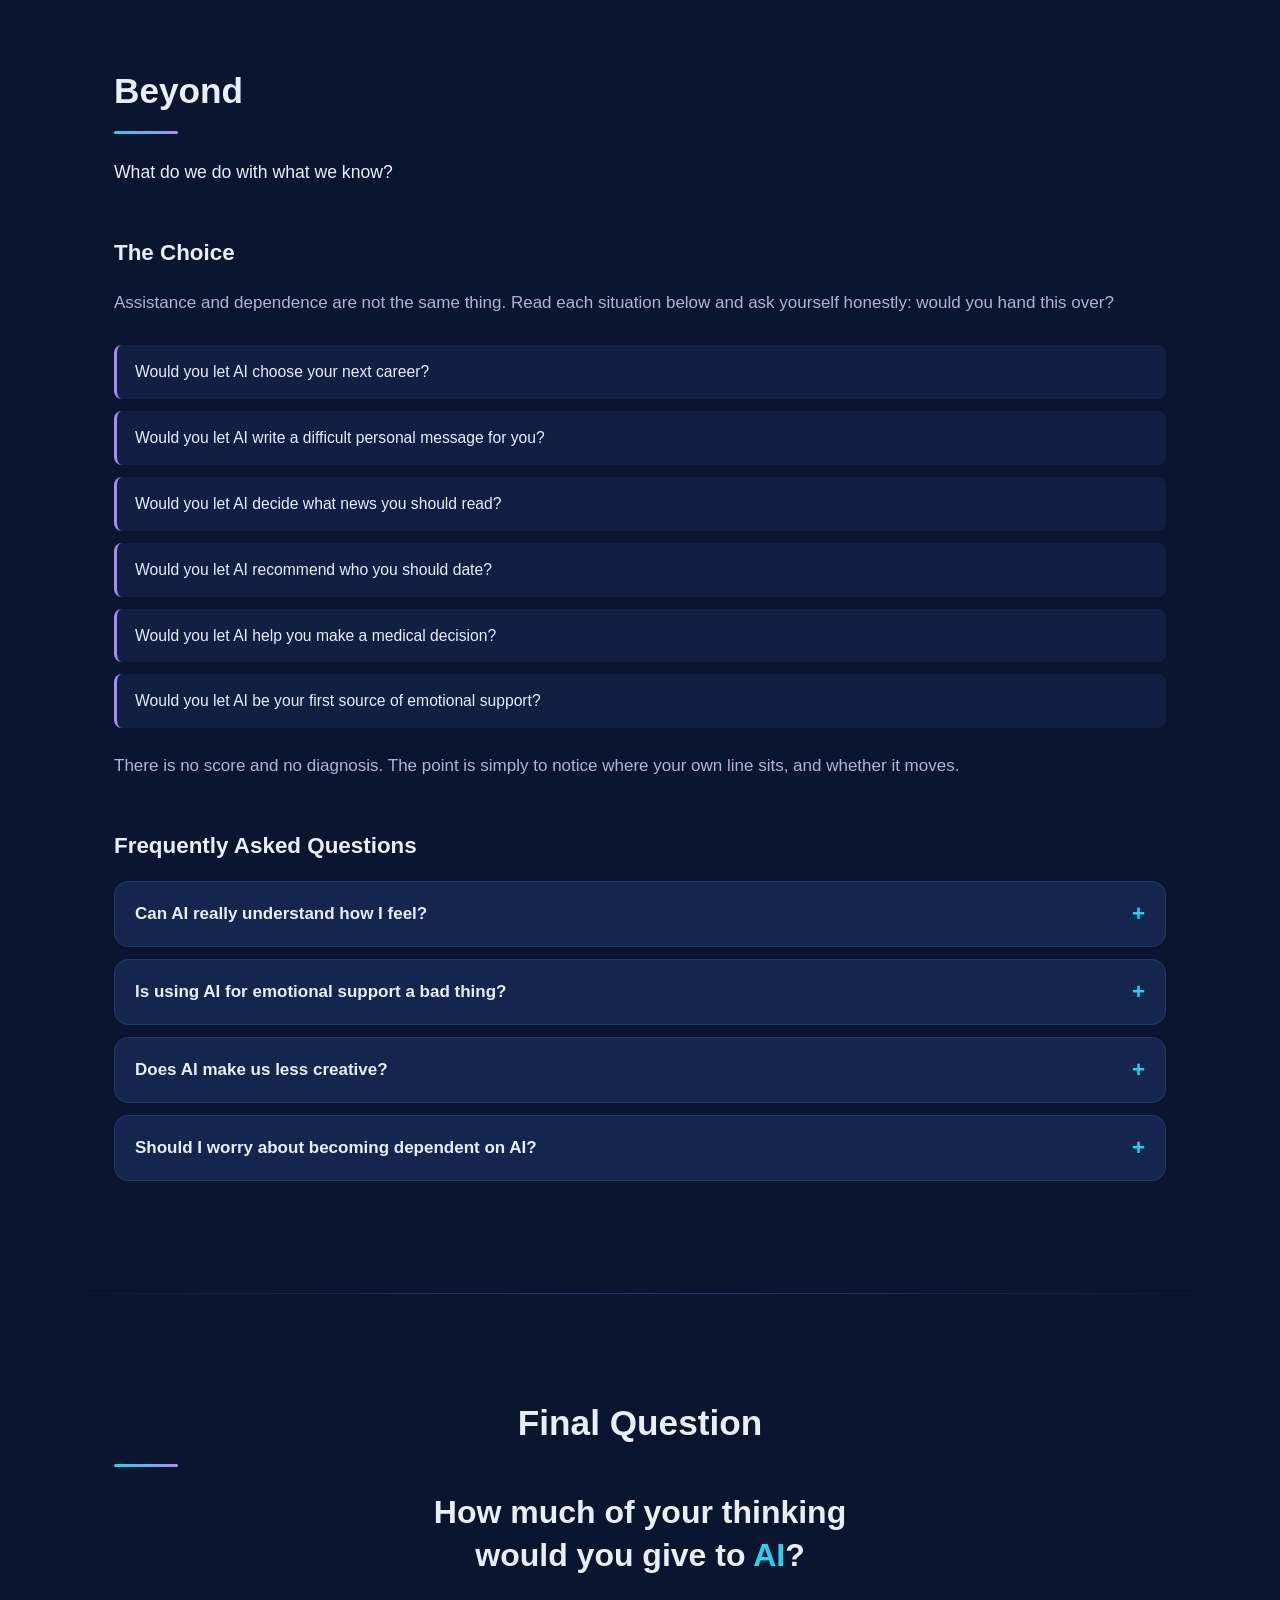
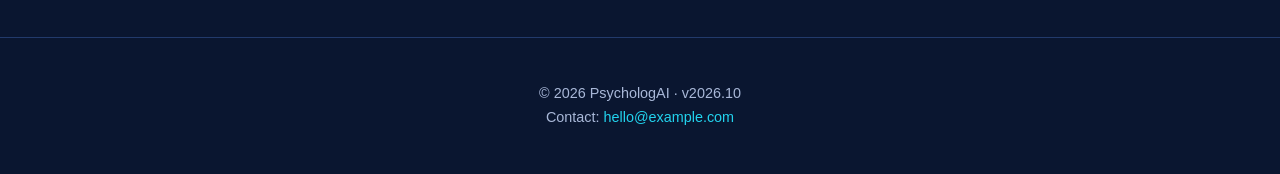
==== commit 1841f27b: "Update index.html" ====
--- a/index.html
+++ b/index.html
@@ -34,7 +34,7 @@
     position: relative;
   }
 
-  /* ---------- Side bands (Utopia / Dystopia) ---------- */
+  /* ---------- Side bands ---------- */
   .band {
     position: fixed;
     top: 0;
@@ -170,6 +170,12 @@
 
   p { color: var(--text-muted); }
 
+  .section-intro {
+    font-size: 1.05rem;
+    color: var(--text);
+    margin: 0 0 8px;
+  }
+
   .tagline {
     font-size: clamp(1.1rem, 2.5vw, 1.4rem);
     color: var(--cyan);
@@ -178,6 +184,7 @@
     margin: 0 auto 28px;
     font-weight: 500;
   }
+
   .cta {
     display: inline-block;
     margin-top: 12px;
@@ -196,6 +203,7 @@
     background: var(--violet);
     transform: translateY(-2px);
   }
+
   .lead {
     font-size: 1.15rem;
     color: var(--text);
@@ -216,10 +224,6 @@
     margin-top: 28px;
   }
 
-  .grid-2 {
-    grid-template-columns: repeat(2, 1fr);
-  }
-
   .grid-3 {
     grid-template-columns: repeat(3, 1fr);
   }
@@ -229,7 +233,7 @@
   }
 
   @media (max-width: 640px) {
-    .grid-2, .grid-3 { grid-template-columns: 1fr; }
+    .grid-3 { grid-template-columns: 1fr; }
   }
 
   /* ---------- Cards ---------- */
@@ -239,6 +243,8 @@
     border-radius: var(--radius);
     padding: 22px;
     transition: transform 0.25s, border-color 0.25s, background-color 0.25s, box-shadow 0.25s;
+    display: flex;
+    flex-direction: column;
   }
 
   .card:hover {
@@ -248,9 +254,30 @@
     box-shadow: 0 12px 32px rgba(0, 0, 0, 0.25);
   }
 
-  .card p { margin: 0; font-size: 0.95rem; }
-
-  .emoji { font-size: 1.6rem; display: block; margin-bottom: 10px; }
+  .card p { margin: 0 0 16px; font-size: 0.95rem; }
+
+  .card .emoji { font-size: 1.6rem; display: block; margin-bottom: 10px; }
+
+  .card-link {
+    margin-top: auto;
+    color: var(--cyan);
+    text-decoration: none;
+    font-weight: 600;
+    font-size: 0.95rem;
+    transition: color 0.2s;
+  }
+
+  .card-link:hover {
+    color: var(--violet);
+  }
+
+  .card-coming {
+    margin-top: auto;
+    color: var(--text-muted);
+    font-size: 0.85rem;
+    font-style: italic;
+    opacity: 0.7;
+  }
 
   /* ---------- Choice list ---------- */
   .choice-list {
@@ -420,16 +447,17 @@
   <nav class="nav">
     <span class="nav-brand">PsychologAI</span>
     <ul class="nav-links">
-      <li><a href="#ai-and-us">AI and Us</a></li>
-      <li><a href="#inside">Inside</a></li>
-      <li><a href="#utopia">Utopia</a></li>
-      <li><a href="#dystopia">Dystopia</a></li>
+      <li><a href="#invisible-influence">The Invisible Influence</a></li>
+      <li><a href="#human-connection">The Human Connection</a></li>
+      <li><a href="#thinking-mind">The Thinking Mind</a></li>
+      <li><a href="#creativity-identity">Creativity and Identity</a></li>
+      <li><a href="#future-human">The Future of Being Human</a></li>
       <li><a href="#beyond">Beyond</a></li>
       <li><a href="#final">Final Question</a></li>
     </ul>
   </nav>
 
-  <!-- AI AND US (HERO) -->
+  <!-- HERO -->
   <section id="ai-and-us" class="hero">
     <h1>The Future: AI and Us <em>or</em> AI vs. Us?</h1>
     <p class="tagline">What happens to us when we let AI do more of our thinking?</p>
@@ -441,33 +469,64 @@
     <p class="lead">
       We are not neutral about AI. We have to be part of the change.
     </p>
-    <a href="#inside" class="cta">Start exploring →</a>
+    <a href="#invisible-influence" class="cta">Start exploring →</a>
   </section>
 
   <div class="divider"></div>
 
-  <!-- INSIDE -->
-  <section id="inside">
-    <h2>Inside</h2>
-    <p>
-      Every tool we use changes the way we think. Google Maps made navigation
-      easier, but it also means we rely less on our own memory and sense of
-      direction. AI takes this further: it can remember, create, solve problems
-      and even help us make decisions. What happens when we stop doing some of
-      these things for ourselves?
-    </p>
-
-    <div class="grid grid-2">
-      <div class="card">
-        <span class="emoji">🧩</span>
-        <h3>Cognitive Dependence</h3>
-        <p>
-          AI can remember information, solve problems and make decisions in
-          seconds. The more we rely on it, the less often we may practise those
-          mental processes ourselves. Are we becoming more efficient, or simply
-          doing less thinking?
-        </p>
-      </div>
+  <!-- 01. THE INVISIBLE INFLUENCE -->
+  <section id="invisible-influence">
+    <h2>01. The Invisible Influence</h2>
+    <p class="section-intro">How AI shapes what we see, believe and choose.</p>
+
+    <div class="grid grid-3">
+      <div class="card">
+        <span class="emoji">👁️</span>
+        <h3>Reality and Trust</h3>
+        <p>
+          With the rise of AI-generated videos, images and cloned voices, how do
+          we know whether what we see, hear or read was created by a person or a
+          machine?
+        </p>
+        <span class="card-coming">Coming soon</span>
+      </div>
+      <div class="card">
+        <span class="emoji">🔮</span>
+        <h3>AI as Oracle</h3>
+        <p>
+          What if we stop deciding for ourselves and simply ask the machine?
+        </p>
+        <span class="card-coming">Coming soon</span>
+      </div>
+      <div class="card">
+        <span class="emoji">🏢</span>
+        <h3>Corporate Control</h3>
+        <p>
+          The direction of this technology is set by a small number of companies.
+          Whose interests are built into the defaults?
+        </p>
+        <span class="card-coming">Coming soon</span>
+      </div>
+      <div class="card">
+        <span class="emoji">🎯</span>
+        <h3>Can AI Manipulate You Without You Noticing?</h3>
+        <p>
+          How personalisation, recommendations and AI responses could influence
+          our decisions.
+        </p>
+        <a href="articles/can-ai-manipulate-you.html" class="card-link">Read more →</a>
+      </div>
+    </div>
+  </section>
+
+  <div class="divider"></div>
+
+  <!-- 02. THE HUMAN CONNECTION -->
+  <section id="human-connection">
+    <h2>02. The Human Connection</h2>
+    <p class="section-intro">How AI is changing relationships and emotional experiences.</p>
+
+    <div class="grid grid-3">
       <div class="card">
         <span class="emoji">💭</span>
         <h3>Emotional Dependence</h3>
@@ -475,10 +534,96 @@
           People are increasingly using AI to explore emotions, personal problems
           and difficult decisions. It can offer a space to reflect without
           judgement, but what happens when a system always listens, never tires,
-          and is designed to respond to us? Are we starting to replace human
-          conversation with a machine?
-        </p>
-      </div>
+          and is designed to respond to us?
+        </p>
+        <span class="card-coming">Coming soon</span>
+      </div>
+      <div class="card">
+        <span class="emoji">🤝</span>
+        <h3>Support, Not Substitute</h3>
+        <p>
+          Mental health tools can complement professional care. They are not a
+          replacement for a qualified human.
+        </p>
+        <span class="card-coming">Coming soon</span>
+      </div>
+      <div class="card">
+        <span class="emoji">🌍</span>
+        <h3>Connection</h3>
+        <p>
+          Breaking down language barriers and helping people communicate who
+          otherwise could not.
+        </p>
+        <span class="card-coming">Coming soon</span>
+      </div>
+      <div class="card">
+        <span class="emoji">💬</span>
+        <h3>Why Is It Easier to Talk to AI Than to People?</h3>
+        <p>
+          The constant availability, the fear of judgement, and the difference
+          between feeling heard and being understood.
+        </p>
+        <a href="articles/why-is-it-easier-to-talk-to-ai.html" class="card-link">Read more →</a>
+      </div>
+    </div>
+  </section>
+
+  <div class="divider"></div>
+
+  <!-- 03. THE THINKING MIND -->
+  <section id="thinking-mind">
+    <h2>03. The Thinking Mind</h2>
+    <p class="section-intro">How AI affects thinking, learning and decision-making.</p>
+
+    <div class="grid grid-3">
+      <div class="card">
+        <span class="emoji">🧩</span>
+        <h3>Cognitive Dependence</h3>
+        <p>
+          AI can remember information, solve problems and make decisions in
+          seconds. The more we rely on it, the less often we may practise those
+          mental processes ourselves.
+        </p>
+        <span class="card-coming">Coming soon</span>
+      </div>
+      <div class="card">
+        <span class="emoji">🎭</span>
+        <h3>Loss of Agency</h3>
+        <p>
+          What if the most important decisions are made by systems no one fully
+          understands?
+        </p>
+        <span class="card-coming">Coming soon</span>
+      </div>
+      <div class="card">
+        <span class="emoji">📚</span>
+        <h3>Personalised Learning</h3>
+        <p>
+          A patient tutor available at any hour, adapting to the pace of the
+          person learning.
+        </p>
+        <span class="card-coming">Coming soon</span>
+      </div>
+      <div class="card">
+        <span class="emoji">🧠</span>
+        <h3>Are We Outsourcing Our Thinking to AI?</h3>
+        <p>
+          What mental tasks we delegate, and what we should keep practising for
+          ourselves.
+        </p>
+        <a href="articles/are-we-outsourcing-our-thinking.html" class="card-link">Read more →</a>
+      </div>
+    </div>
+  </section>
+
+  <div class="divider"></div>
+
+  <!-- 04. CREATIVITY AND IDENTITY -->
+  <section id="creativity-identity">
+    <h2>04. Creativity and Identity</h2>
+    <p class="section-intro">What AI means for creativity, originality and who we are.</p>
+
+    <div class="grid grid-3">
       <div class="card">
         <span class="emoji">🎨</span>
         <h3>Creativity</h3>
@@ -488,93 +633,35 @@
           tools and patterns, could greater creative possibility also lead to
           less originality?
         </p>
-      </div>
-      <div class="card">
-        <span class="emoji">👁️</span>
-        <h3>Reality and Trust</h3>
-        <p>
-          With the rise of AI-generated videos, images and cloned voices, how do
-          we know whether what we see, hear or read was created by a person or a
-          machine?
-        </p>
+        <span class="card-coming">Coming soon</span>
+      </div>
+      <div class="card">
+        <span class="emoji">✏️</span>
+        <h3>The Invisible Editor</h3>
+        <p>
+          We stop being able to tell which of our own opinions we actually
+          formed.
+        </p>
+        <span class="card-coming">Coming soon</span>
+      </div>
+      <div class="card">
+        <span class="emoji">🪞</span>
+        <h3>The Originality Paradox</h3>
+        <p>
+          More creative tools, less original output? The tension between
+          possibility and sameness.
+        </p>
+        <span class="card-coming">Coming soon</span>
       </div>
     </div>
   </section>
 
   <div class="divider"></div>
 
-  <!-- UTOPIA -->
-  <section id="utopia">
-    <h2>Utopia</h2>
-    <p>
-      AI can also augment human capabilities. The same technology that raises
-      real risks can widen access, support learning and free up time.
-    </p>
-
-    <div class="grid grid-3">
-      <div class="card">
-        <span class="emoji">📚</span>
-        <h3>Personalised learning</h3>
-        <p>
-          A patient tutor available at any hour, adapting to the pace of the
-          person learning.
-        </p>
-      </div>
-      <div class="card">
-        <span class="emoji">♿</span>
-        <h3>Accessibility</h3>
-        <p>
-          Transcription, translation, description and voice tools that open
-          doors for people who were previously excluded.
-        </p>
-      </div>
-      <div class="card">
-        <span class="emoji">🔬</span>
-        <h3>Research and health</h3>
-        <p>
-          Pattern-finding at a scale humans cannot manage, supporting diagnosis
-          and discovery.
-        </p>
-      </div>
-      <div class="card">
-        <span class="emoji">🤝</span>
-        <h3>Support, not substitute</h3>
-        <p>
-          Mental health tools can complement professional care. They are not a
-          replacement for a qualified human.
-        </p>
-      </div>
-      <div class="card">
-        <span class="emoji">⏳</span>
-        <h3>Time</h3>
-        <p>
-          Automating repetitive work can return hours to the things only people
-          can do.
-        </p>
-      </div>
-      <div class="card">
-        <span class="emoji">🌍</span>
-        <h3>Connection</h3>
-        <p>
-          Breaking down language barriers and helping people communicate who
-          otherwise could not.
-        </p>
-      </div>
-    </div>
-
-    <p style="margin-top:32px; font-size:1.05rem; color:var(--text);">
-      Does AI make us less human, or give us more time to be human?
-    </p>
-  </section>
-
-  <div class="divider"></div>
-
-  <!-- DYSTOPIA -->
-  <section id="dystopia">
-    <h2>Dystopia</h2>
-    <p class="beyond-subtitle">
-      Will AI be the god we hope will save us, or the beast of the apocalypse?
-    </p>
+  <!-- 05. THE FUTURE OF BEING HUMAN -->
+  <section id="future-human">
+    <h2>05. The Future of Being Human</h2>
+    <p class="section-intro">The questions and choices that will shape our relationship with AI.</p>
 
     <div class="grid grid-3">
       <div class="card">
@@ -584,6 +671,7 @@
           What happens if AI can improve itself faster than humans can
           understand or control?
         </p>
+        <span class="card-coming">Coming soon</span>
       </div>
       <div class="card">
         <span class="emoji">💡</span>
@@ -592,29 +680,7 @@
           If an AI could have subjective experiences, would it deserve rights?
           And who decides?
         </p>
-      </div>
-      <div class="card">
-        <span class="emoji">🔮</span>
-        <h3>AI as Oracle</h3>
-        <p>
-          What if we stop deciding for ourselves and simply ask the machine?
-        </p>
-      </div>
-      <div class="card">
-        <span class="emoji">🎭</span>
-        <h3>Loss of Agency</h3>
-        <p>
-          What if the most important decisions are made by systems no one fully
-          understands?
-        </p>
-      </div>
-      <div class="card">
-        <span class="emoji">🏢</span>
-        <h3>Corporate Control</h3>
-        <p>
-          The direction of this technology is set by a small number of companies.
-          Whose interests are built into the defaults?
-        </p>
+        <span class="card-coming">Coming soon</span>
       </div>
       <div class="card">
         <span class="emoji">🌫️</span>
@@ -623,26 +689,14 @@
           A world that is comfortable, safe, and where nobody thinks for
           themselves anymore.
         </p>
+        <span class="card-coming">Coming soon</span>
       </div>
     </div>
-
-    <h3 style="margin-top:36px;">Imagined Futures</h3>
-    <p>
-      Dystopia is a thought experiment, not a prediction. Each scenario below
-      asks a different question about where a trend could lead if nobody
-      intervened.
-    </p>
-    <ul class="choice-list">
-      <li><strong>The comfortable fog.</strong> Everyone has a personal assistant that answers everything, so no one ever has to sit with an unanswered question.</li>
-      <li><strong>The echo chamber.</strong> Every conversation is tailored so precisely that we never encounter an idea that genuinely challenges us.</li>
-      <li><strong>The invisible editor.</strong> We stop being able to tell which of our own opinions we actually formed.</li>
-      <li><strong>The substitute.</strong> AI becomes the first place people go for comfort, and human relationships become optional.</li>
-    </ul>
   </section>
 
   <div class="divider"></div>
 
-  <!-- BEYOND (CHOICE + FAQ) -->
+  <!-- BEYOND (Choice + FAQ) -->
   <section id="beyond" class="beyond">
     <h2>Beyond</h2>
     <p class="beyond-subtitle">What do we do with what we know?</p>
@@ -725,7 +779,7 @@
 
   <footer>
     <p>
-      PsychologAI, a student project for an AI Introduction Course.<br>
+      © 2026 PsychologAI · v2026.10<br>
       Contact: <a href="mailto:hello@example.com">hello@example.com</a>
     </p>
   </footer>
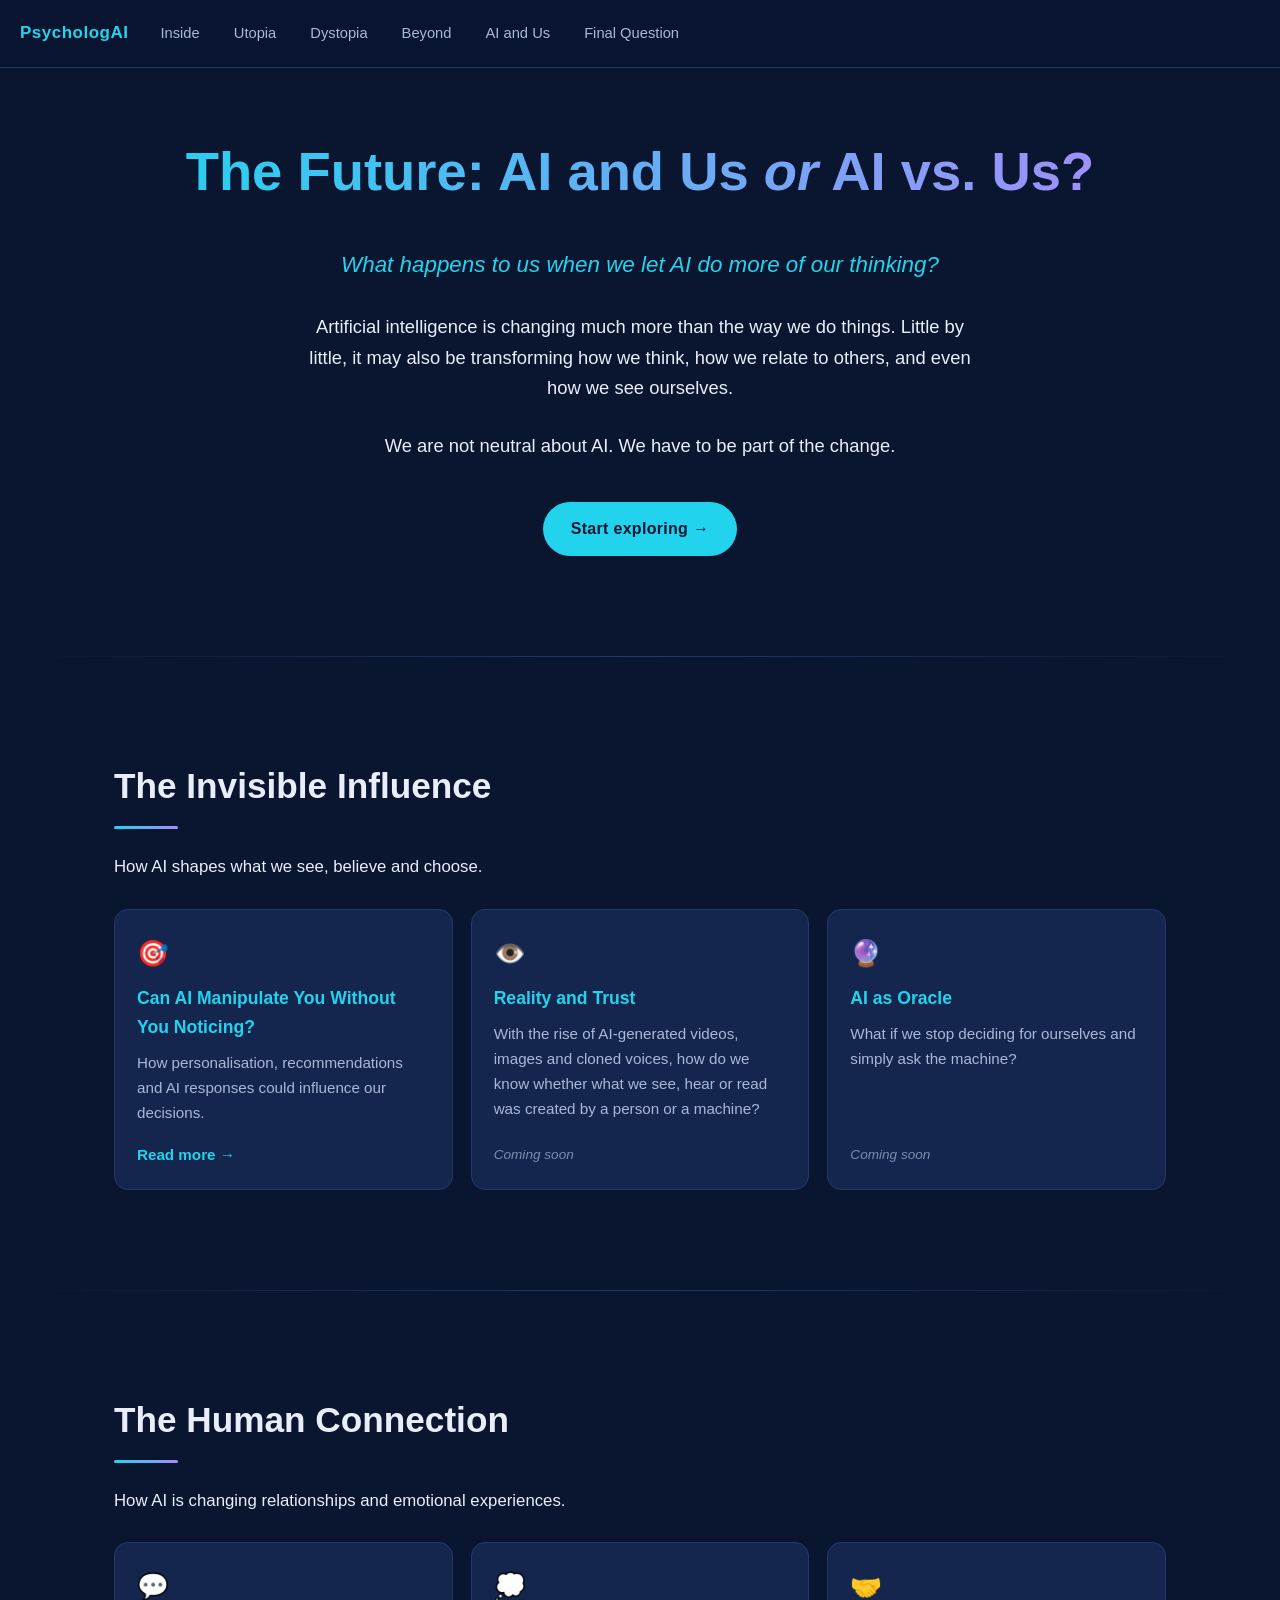
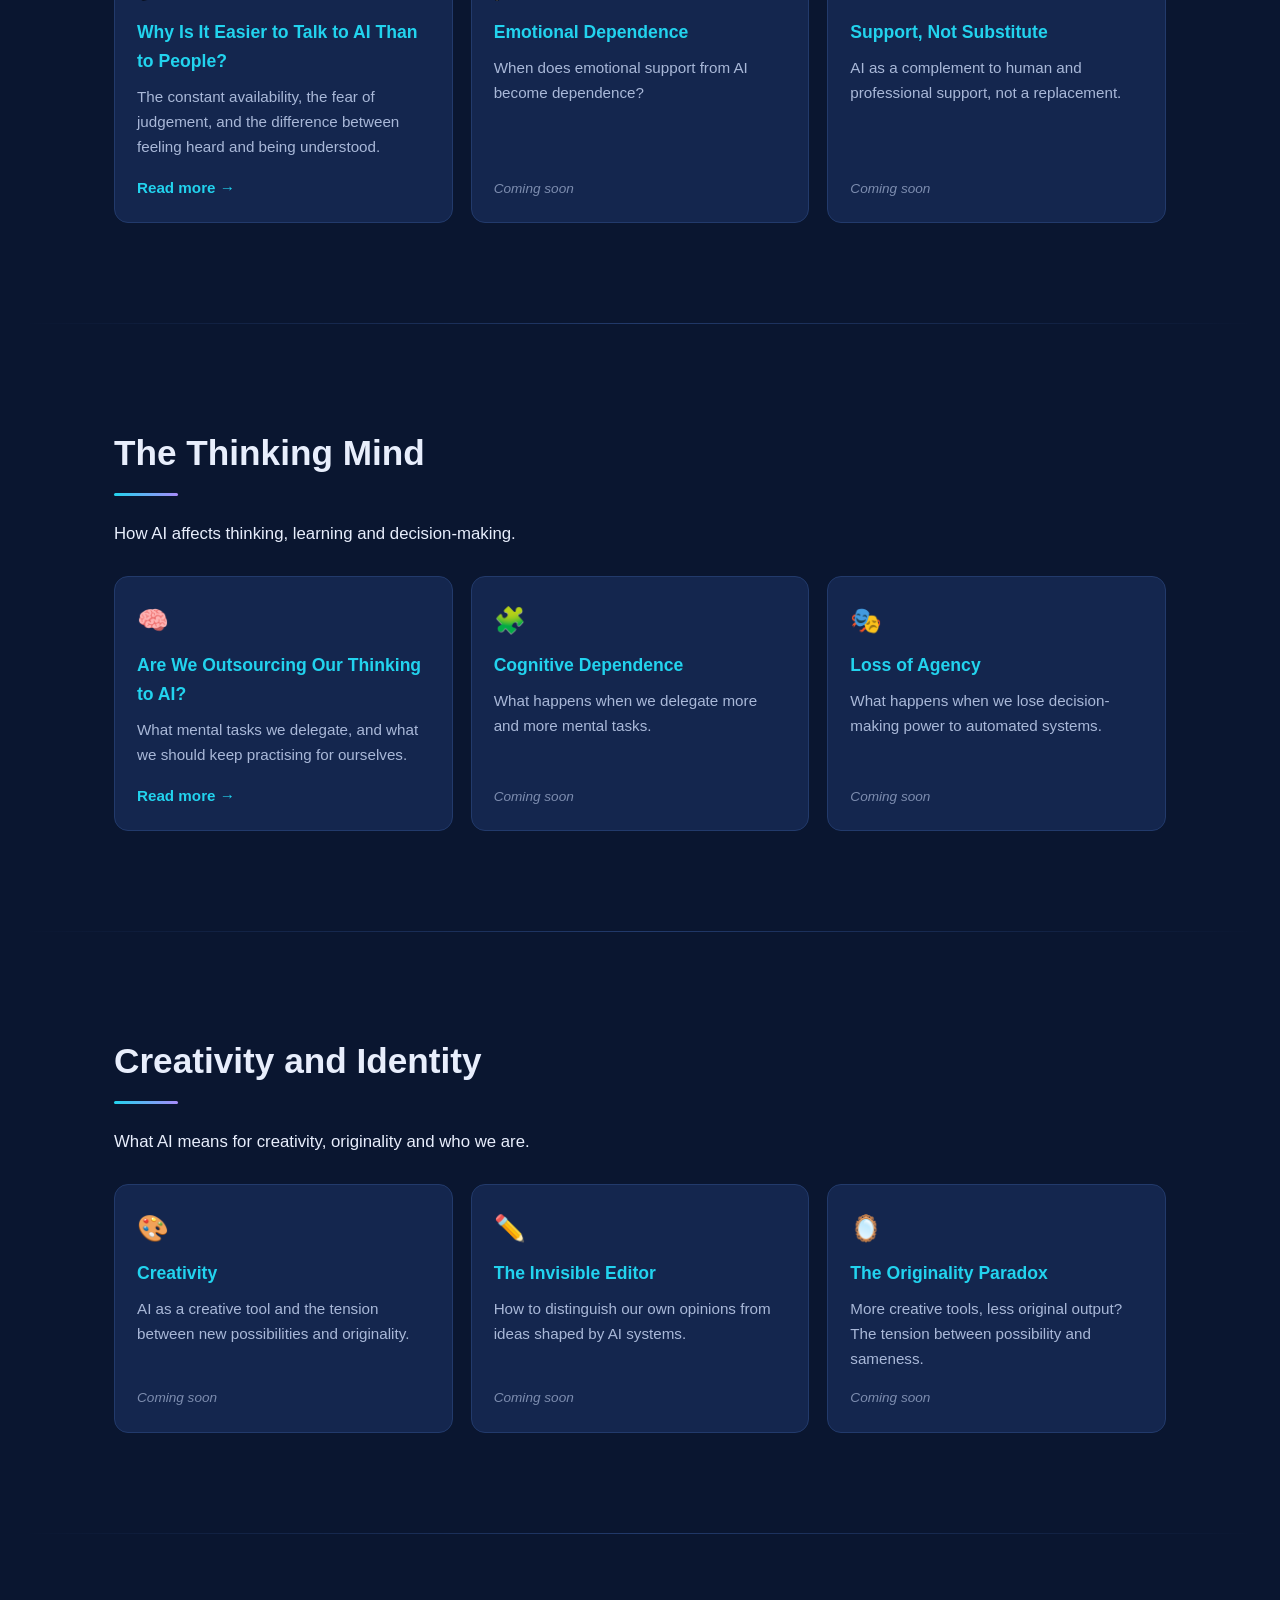
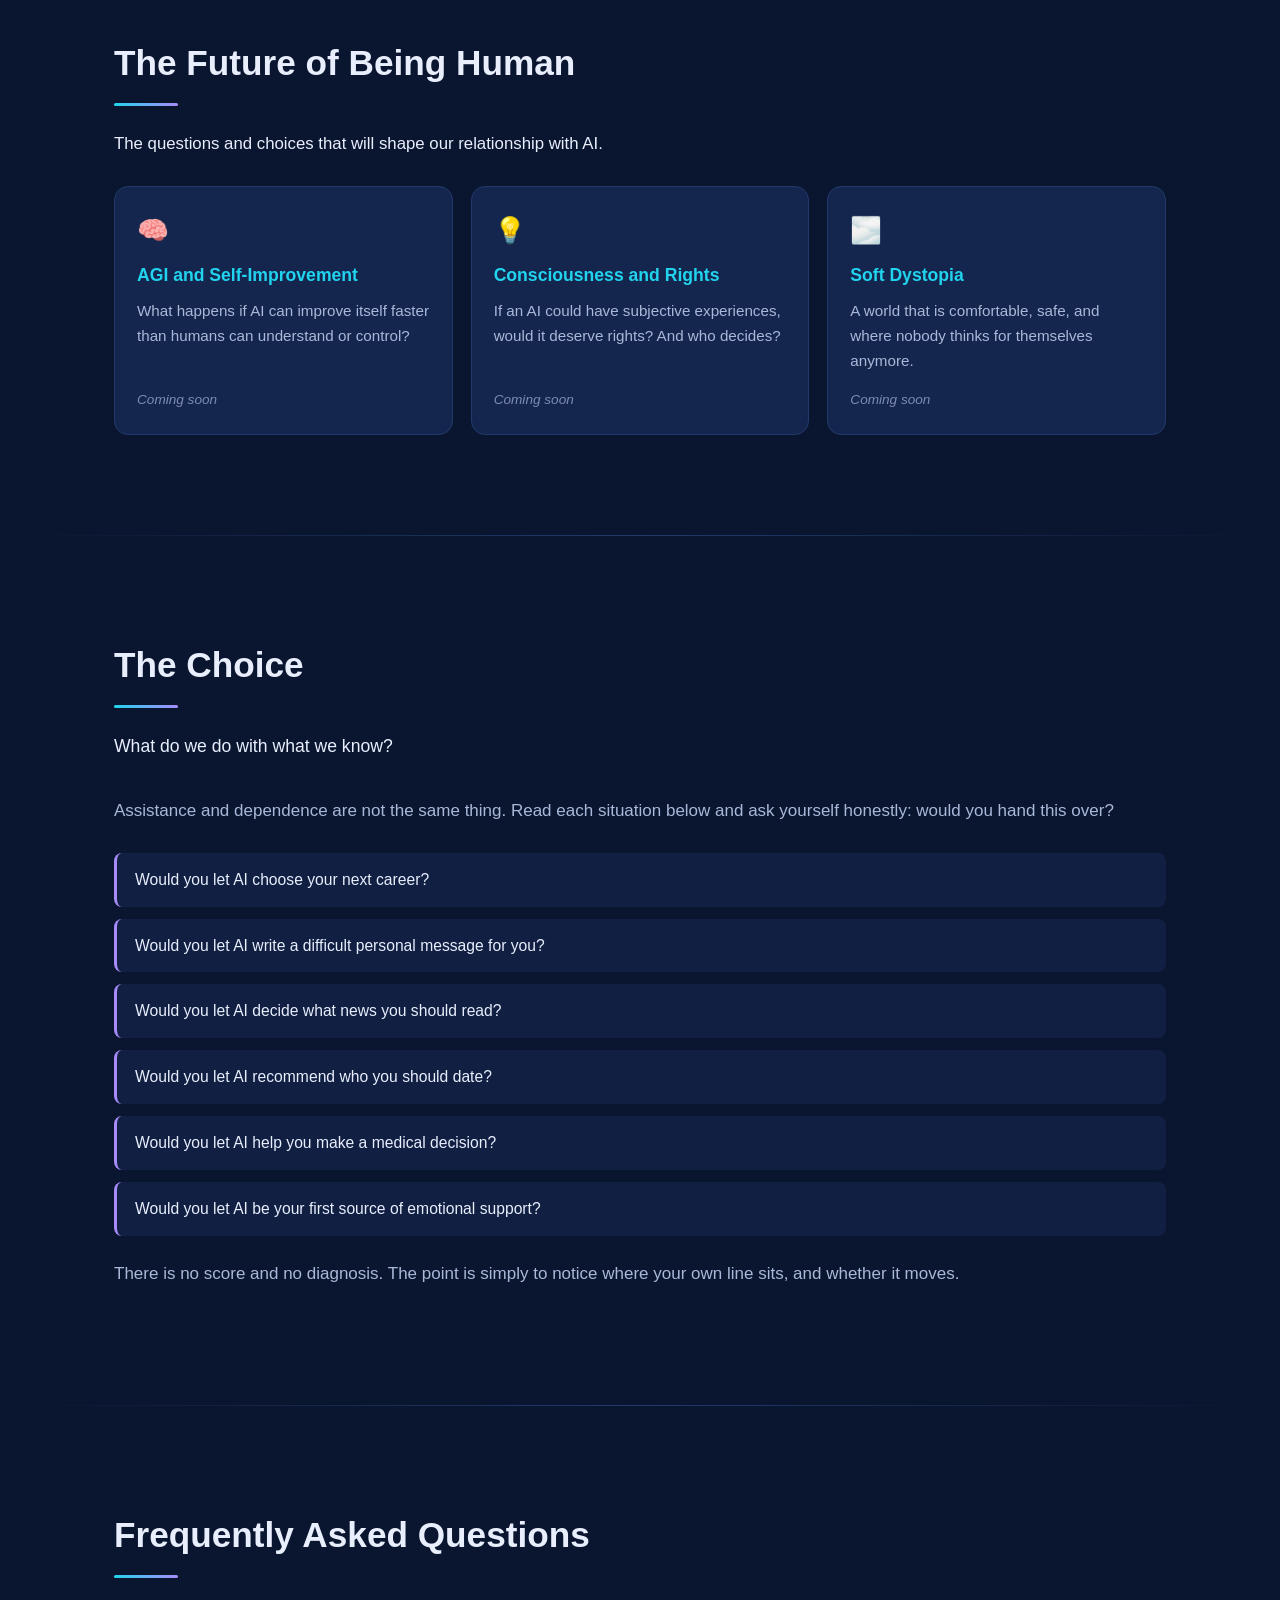
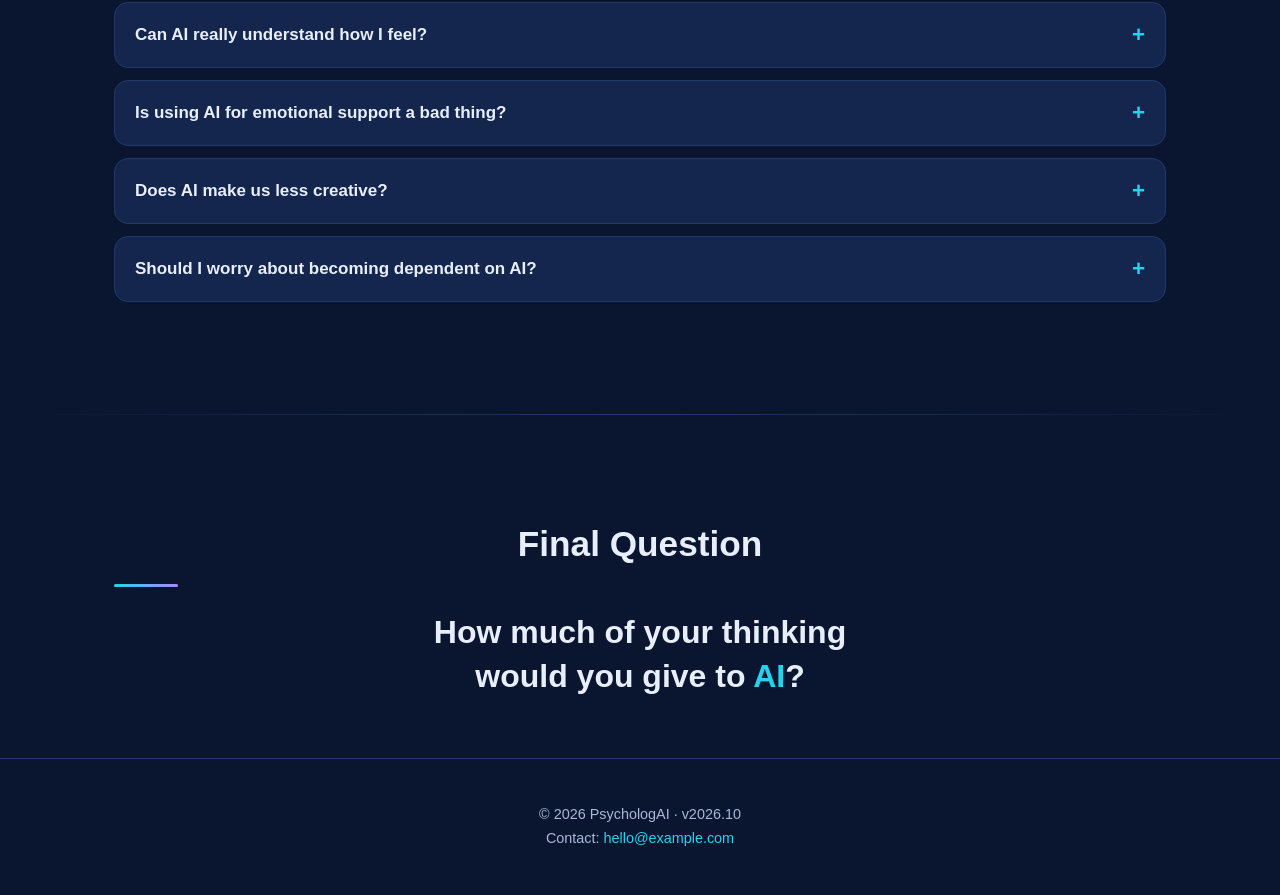
==== commit 4442a189: "Update index.html" ====
--- a/index.html
+++ b/index.html
@@ -89,6 +89,7 @@
     color: var(--cyan);
     margin-right: 24px;
     white-space: nowrap;
+    text-decoration: none;
   }
 
   .nav-links {
@@ -309,7 +310,9 @@
     margin: 20px auto 0;
     max-width: 760px;
     color: var(--text);
-    border: none;
+    border: 0;
+    border-left: 0;
+    padding: 0;
   }
 
   .final blockquote span { color: var(--cyan); }
@@ -445,20 +448,19 @@
   <div class="page">
 
   <nav class="nav">
-    <span class="nav-brand">PsychologAI</span>
+    <a href="index.html" class="nav-brand">PsychologAI</a>
     <ul class="nav-links">
-      <li><a href="#invisible-influence">The Invisible Influence</a></li>
-      <li><a href="#human-connection">The Human Connection</a></li>
-      <li><a href="#thinking-mind">The Thinking Mind</a></li>
-      <li><a href="#creativity-identity">Creativity and Identity</a></li>
-      <li><a href="#future-human">The Future of Being Human</a></li>
-      <li><a href="#beyond">Beyond</a></li>
-      <li><a href="#final">Final Question</a></li>
+      <li><a href="inside.html">Inside</a></li>
+      <li><a href="utopia.html">Utopia</a></li>
+      <li><a href="dystopia.html">Dystopia</a></li>
+      <li><a href="beyond.html">Beyond</a></li>
+      <li><a href="ai-and-us.html">AI and Us</a></li>
+      <li><a href="final-question.html">Final Question</a></li>
     </ul>
   </nav>
 
   <!-- HERO -->
-  <section id="ai-and-us" class="hero">
+  <section id="hero" class="hero">
     <h1>The Future: AI and Us <em>or</em> AI vs. Us?</h1>
     <p class="tagline">What happens to us when we let AI do more of our thinking?</p>
     <p class="lead">
@@ -469,17 +471,26 @@
     <p class="lead">
       We are not neutral about AI. We have to be part of the change.
     </p>
-    <a href="#invisible-influence" class="cta">Start exploring →</a>
+    <a href="inside.html" class="cta">Start exploring →</a>
   </section>
 
   <div class="divider"></div>
 
-  <!-- 01. THE INVISIBLE INFLUENCE -->
+  <!-- THE INVISIBLE INFLUENCE -->
   <section id="invisible-influence">
-    <h2>01. The Invisible Influence</h2>
+    <h2>The Invisible Influence</h2>
     <p class="section-intro">How AI shapes what we see, believe and choose.</p>
 
     <div class="grid grid-3">
+      <div class="card">
+        <span class="emoji">🎯</span>
+        <h3>Can AI Manipulate You Without You Noticing?</h3>
+        <p>
+          How personalisation, recommendations and AI responses could influence
+          our decisions.
+        </p>
+        <a href="articles/can-ai-manipulate-you.html" class="card-link">Read more →</a>
+      </div>
       <div class="card">
         <span class="emoji">👁️</span>
         <h3>Reality and Trust</h3>
@@ -498,43 +509,31 @@
         </p>
         <span class="card-coming">Coming soon</span>
       </div>
-      <div class="card">
-        <span class="emoji">🏢</span>
-        <h3>Corporate Control</h3>
-        <p>
-          The direction of this technology is set by a small number of companies.
-          Whose interests are built into the defaults?
-        </p>
-        <span class="card-coming">Coming soon</span>
-      </div>
-      <div class="card">
-        <span class="emoji">🎯</span>
-        <h3>Can AI Manipulate You Without You Noticing?</h3>
-        <p>
-          How personalisation, recommendations and AI responses could influence
-          our decisions.
-        </p>
-        <a href="articles/can-ai-manipulate-you.html" class="card-link">Read more →</a>
-      </div>
     </div>
   </section>
 
   <div class="divider"></div>
 
-  <!-- 02. THE HUMAN CONNECTION -->
+  <!-- THE HUMAN CONNECTION -->
   <section id="human-connection">
-    <h2>02. The Human Connection</h2>
+    <h2>The Human Connection</h2>
     <p class="section-intro">How AI is changing relationships and emotional experiences.</p>
 
     <div class="grid grid-3">
+      <div class="card">
+        <span class="emoji">💬</span>
+        <h3>Why Is It Easier to Talk to AI Than to People?</h3>
+        <p>
+          The constant availability, the fear of judgement, and the difference
+          between feeling heard and being understood.
+        </p>
+        <a href="articles/why-is-it-easier-to-talk-to-ai.html" class="card-link">Read more →</a>
+      </div>
       <div class="card">
         <span class="emoji">💭</span>
         <h3>Emotional Dependence</h3>
         <p>
-          People are increasingly using AI to explore emotions, personal problems
-          and difficult decisions. It can offer a space to reflect without
-          judgement, but what happens when a system always listens, never tires,
-          and is designed to respond to us?
+          When does emotional support from AI become dependence?
         </p>
         <span class="card-coming">Coming soon</span>
       </div>
@@ -542,47 +541,35 @@
         <span class="emoji">🤝</span>
         <h3>Support, Not Substitute</h3>
         <p>
-          Mental health tools can complement professional care. They are not a
-          replacement for a qualified human.
-        </p>
-        <span class="card-coming">Coming soon</span>
-      </div>
-      <div class="card">
-        <span class="emoji">🌍</span>
-        <h3>Connection</h3>
-        <p>
-          Breaking down language barriers and helping people communicate who
-          otherwise could not.
-        </p>
-        <span class="card-coming">Coming soon</span>
-      </div>
-      <div class="card">
-        <span class="emoji">💬</span>
-        <h3>Why Is It Easier to Talk to AI Than to People?</h3>
-        <p>
-          The constant availability, the fear of judgement, and the difference
-          between feeling heard and being understood.
-        </p>
-        <a href="articles/why-is-it-easier-to-talk-to-ai.html" class="card-link">Read more →</a>
+          AI as a complement to human and professional support, not a replacement.
+        </p>
+        <span class="card-coming">Coming soon</span>
       </div>
     </div>
   </section>
 
   <div class="divider"></div>
 
-  <!-- 03. THE THINKING MIND -->
+  <!-- THE THINKING MIND -->
   <section id="thinking-mind">
-    <h2>03. The Thinking Mind</h2>
+    <h2>The Thinking Mind</h2>
     <p class="section-intro">How AI affects thinking, learning and decision-making.</p>
 
     <div class="grid grid-3">
+      <div class="card">
+        <span class="emoji">🧠</span>
+        <h3>Are We Outsourcing Our Thinking to AI?</h3>
+        <p>
+          What mental tasks we delegate, and what we should keep practising for
+          ourselves.
+        </p>
+        <a href="articles/are-we-outsourcing-our-thinking.html" class="card-link">Read more →</a>
+      </div>
       <div class="card">
         <span class="emoji">🧩</span>
         <h3>Cognitive Dependence</h3>
         <p>
-          AI can remember information, solve problems and make decisions in
-          seconds. The more we rely on it, the less often we may practise those
-          mental processes ourselves.
+          What happens when we delegate more and more mental tasks.
         </p>
         <span class="card-coming">Coming soon</span>
       </div>
@@ -590,37 +577,18 @@
         <span class="emoji">🎭</span>
         <h3>Loss of Agency</h3>
         <p>
-          What if the most important decisions are made by systems no one fully
-          understands?
-        </p>
-        <span class="card-coming">Coming soon</span>
-      </div>
-      <div class="card">
-        <span class="emoji">📚</span>
-        <h3>Personalised Learning</h3>
-        <p>
-          A patient tutor available at any hour, adapting to the pace of the
-          person learning.
-        </p>
-        <span class="card-coming">Coming soon</span>
-      </div>
-      <div class="card">
-        <span class="emoji">🧠</span>
-        <h3>Are We Outsourcing Our Thinking to AI?</h3>
-        <p>
-          What mental tasks we delegate, and what we should keep practising for
-          ourselves.
-        </p>
-        <a href="articles/are-we-outsourcing-our-thinking.html" class="card-link">Read more →</a>
+          What happens when we lose decision-making power to automated systems.
+        </p>
+        <span class="card-coming">Coming soon</span>
       </div>
     </div>
   </section>
 
   <div class="divider"></div>
 
-  <!-- 04. CREATIVITY AND IDENTITY -->
+  <!-- CREATIVITY AND IDENTITY -->
   <section id="creativity-identity">
-    <h2>04. Creativity and Identity</h2>
+    <h2>Creativity and Identity</h2>
     <p class="section-intro">What AI means for creativity, originality and who we are.</p>
 
     <div class="grid grid-3">
@@ -628,10 +596,8 @@
         <span class="emoji">🎨</span>
         <h3>Creativity</h3>
         <p>
-          AI can help us generate ideas, images and possibilities that we might
-          not have reached alone. But when millions of people draw from the same
-          tools and patterns, could greater creative possibility also lead to
-          less originality?
+          AI as a creative tool and the tension between new possibilities and
+          originality.
         </p>
         <span class="card-coming">Coming soon</span>
       </div>
@@ -639,8 +605,7 @@
         <span class="emoji">✏️</span>
         <h3>The Invisible Editor</h3>
         <p>
-          We stop being able to tell which of our own opinions we actually
-          formed.
+          How to distinguish our own opinions from ideas shaped by AI systems.
         </p>
         <span class="card-coming">Coming soon</span>
       </div>
@@ -658,9 +623,9 @@
 
   <div class="divider"></div>
 
-  <!-- 05. THE FUTURE OF BEING HUMAN -->
+  <!-- THE FUTURE OF BEING HUMAN -->
   <section id="future-human">
-    <h2>05. The Future of Being Human</h2>
+    <h2>The Future of Being Human</h2>
     <p class="section-intro">The questions and choices that will shape our relationship with AI.</p>
 
     <div class="grid grid-3">
@@ -696,12 +661,10 @@
 
   <div class="divider"></div>
 
-  <!-- BEYOND (Choice + FAQ) -->
-  <section id="beyond" class="beyond">
-    <h2>Beyond</h2>
+  <!-- THE CHOICE -->
+  <section id="choice" class="beyond">
+    <h2>The Choice</h2>
     <p class="beyond-subtitle">What do we do with what we know?</p>
-
-    <h3>The Choice</h3>
     <p>
       Assistance and dependence are not the same thing. Read each situation
       below and ask yourself honestly: would you hand this over?
@@ -720,8 +683,13 @@
       There is no score and no diagnosis. The point is simply to notice where
       your own line sits, and whether it moves.
     </p>
-
-    <h3>Frequently Asked Questions</h3>
+  </section>
+
+  <div class="divider"></div>
+
+  <!-- FAQ -->
+  <section id="faq" class="beyond">
+    <h2>Frequently Asked Questions</h2>
     <div class="faq">
       <details>
         <summary>Can AI really understand how I feel?</summary>
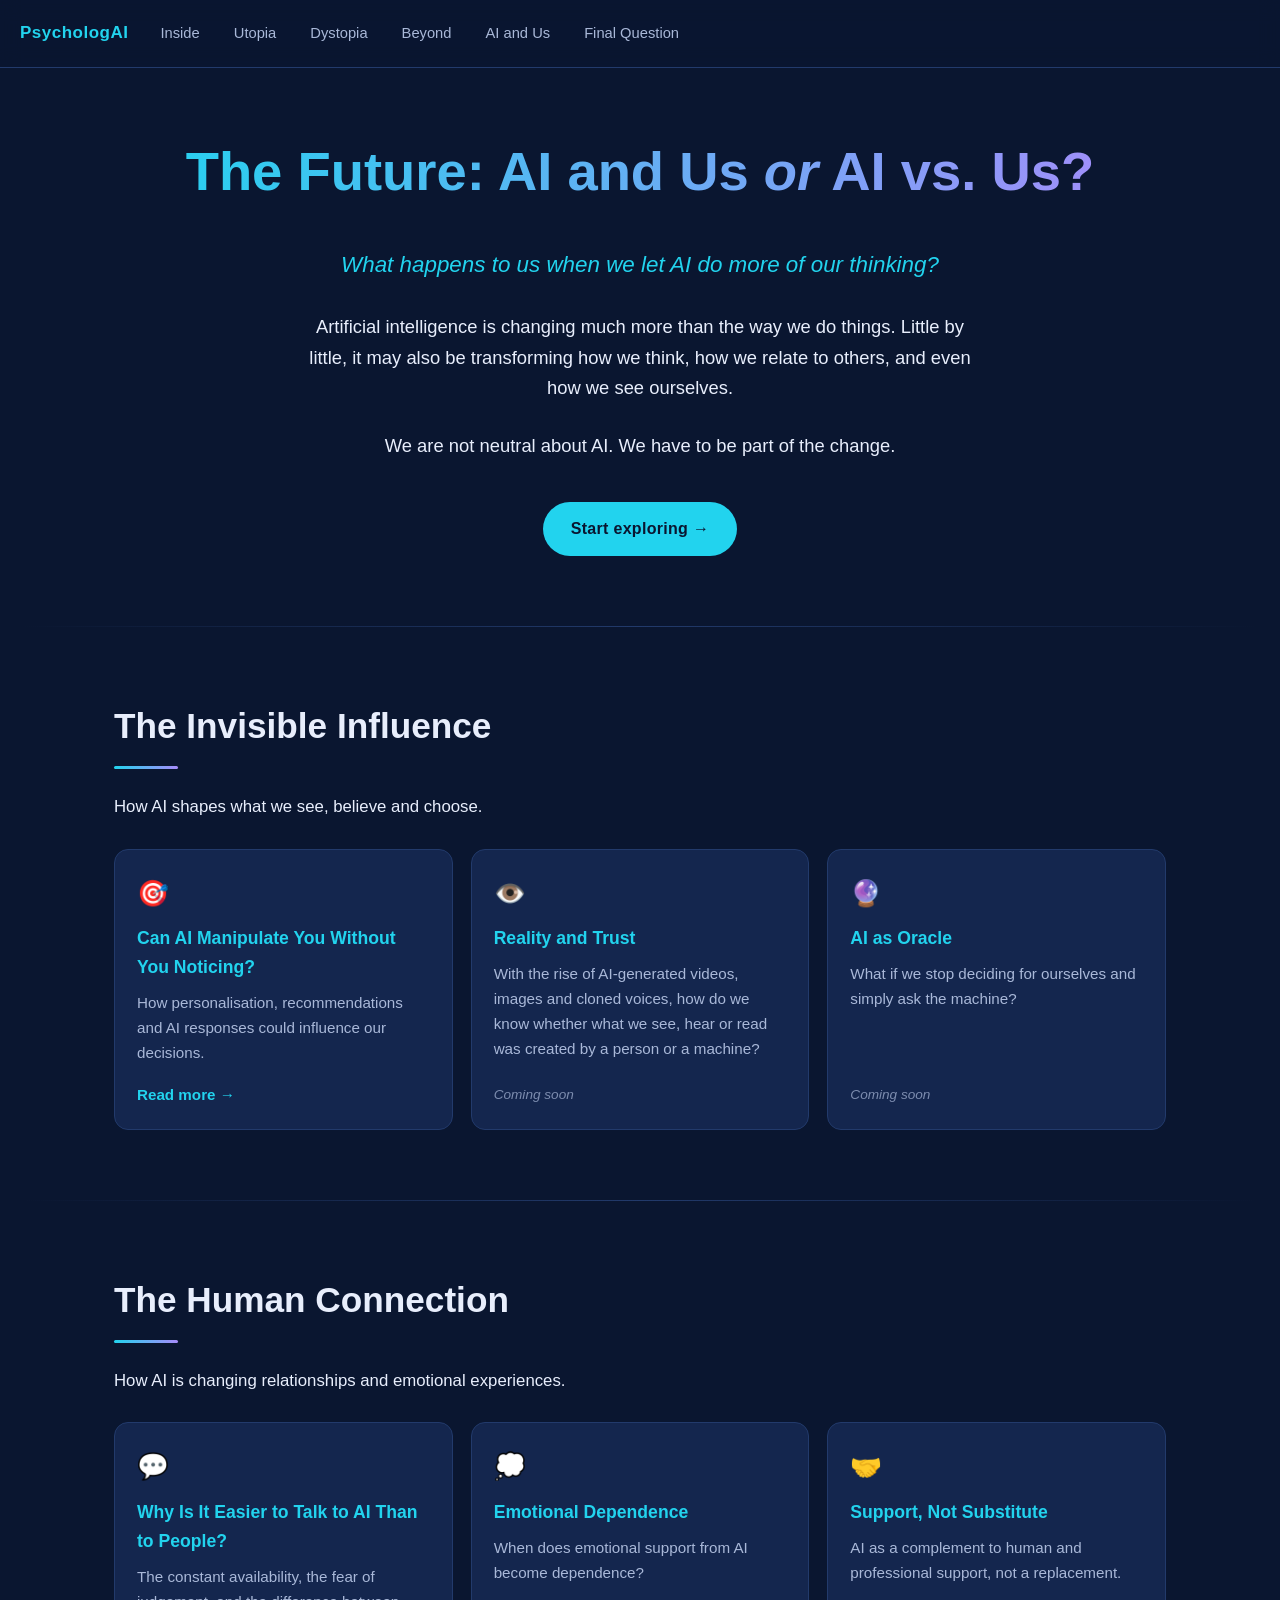
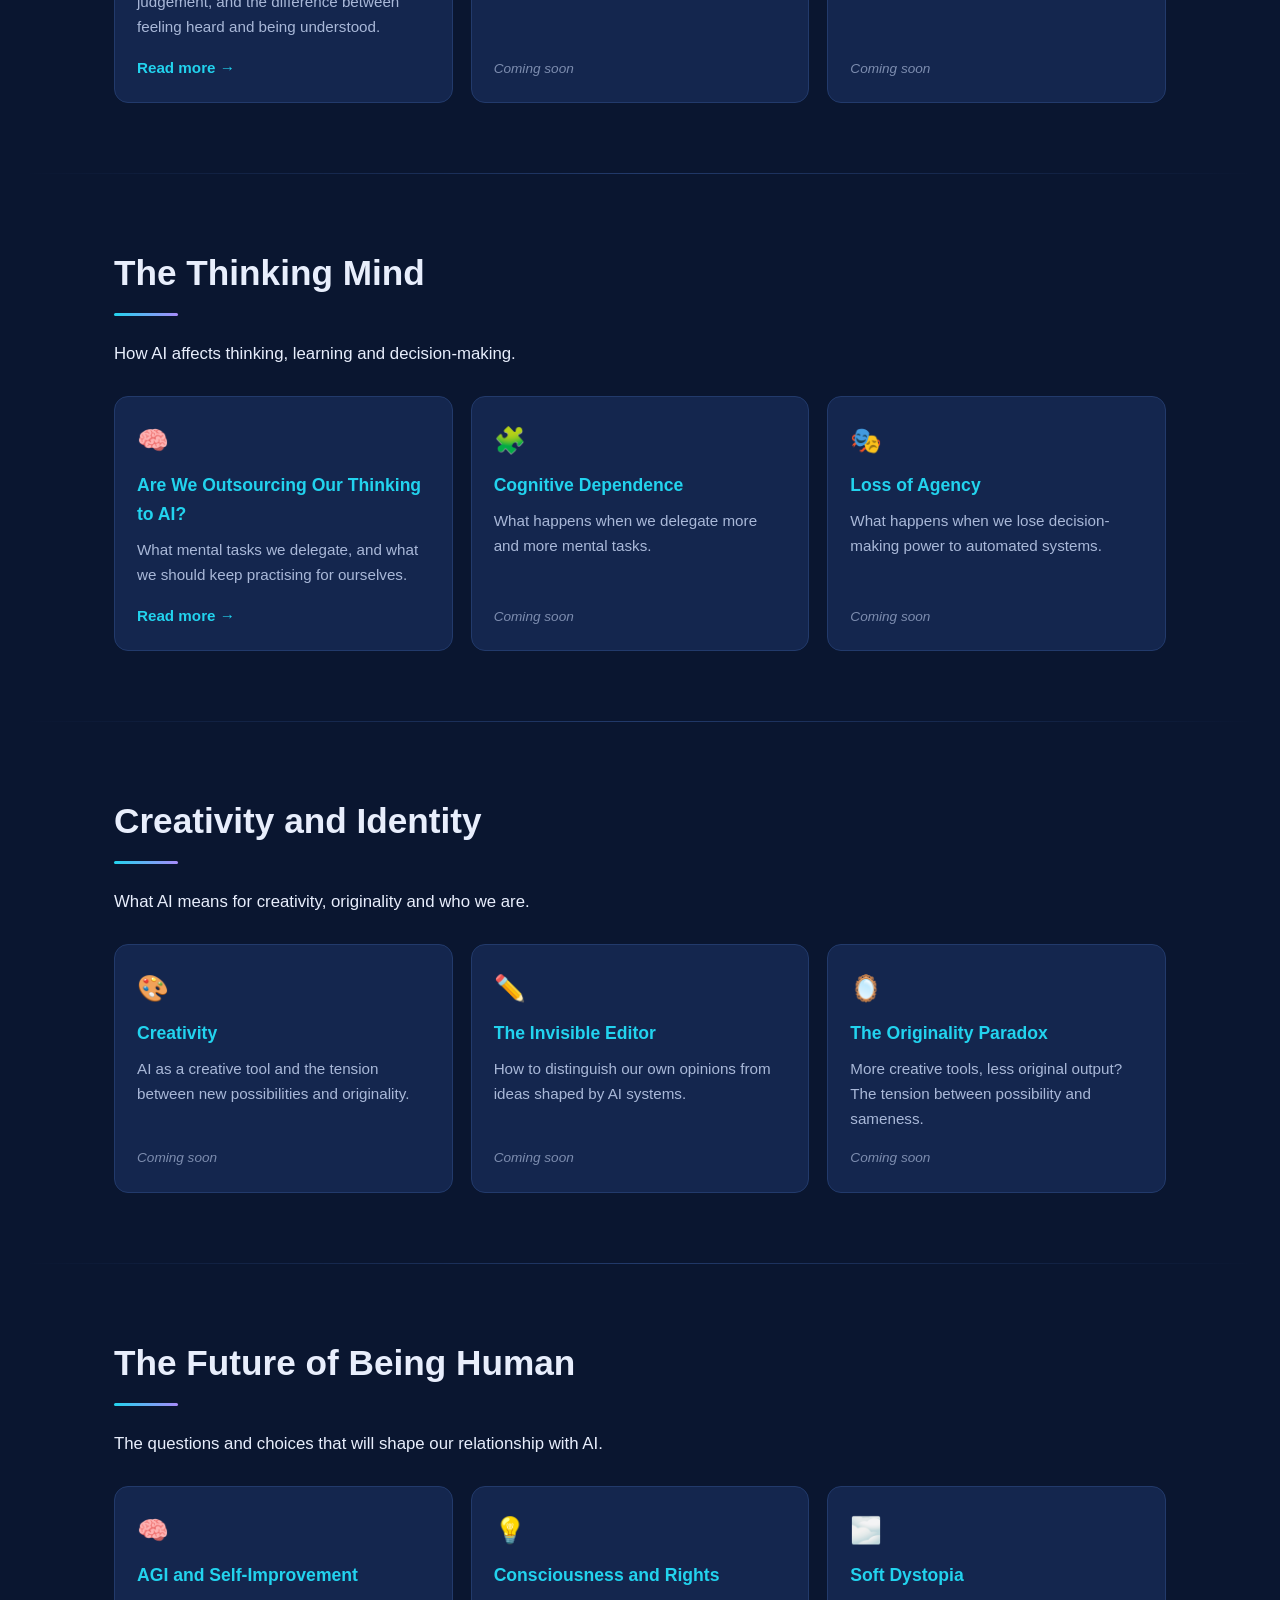
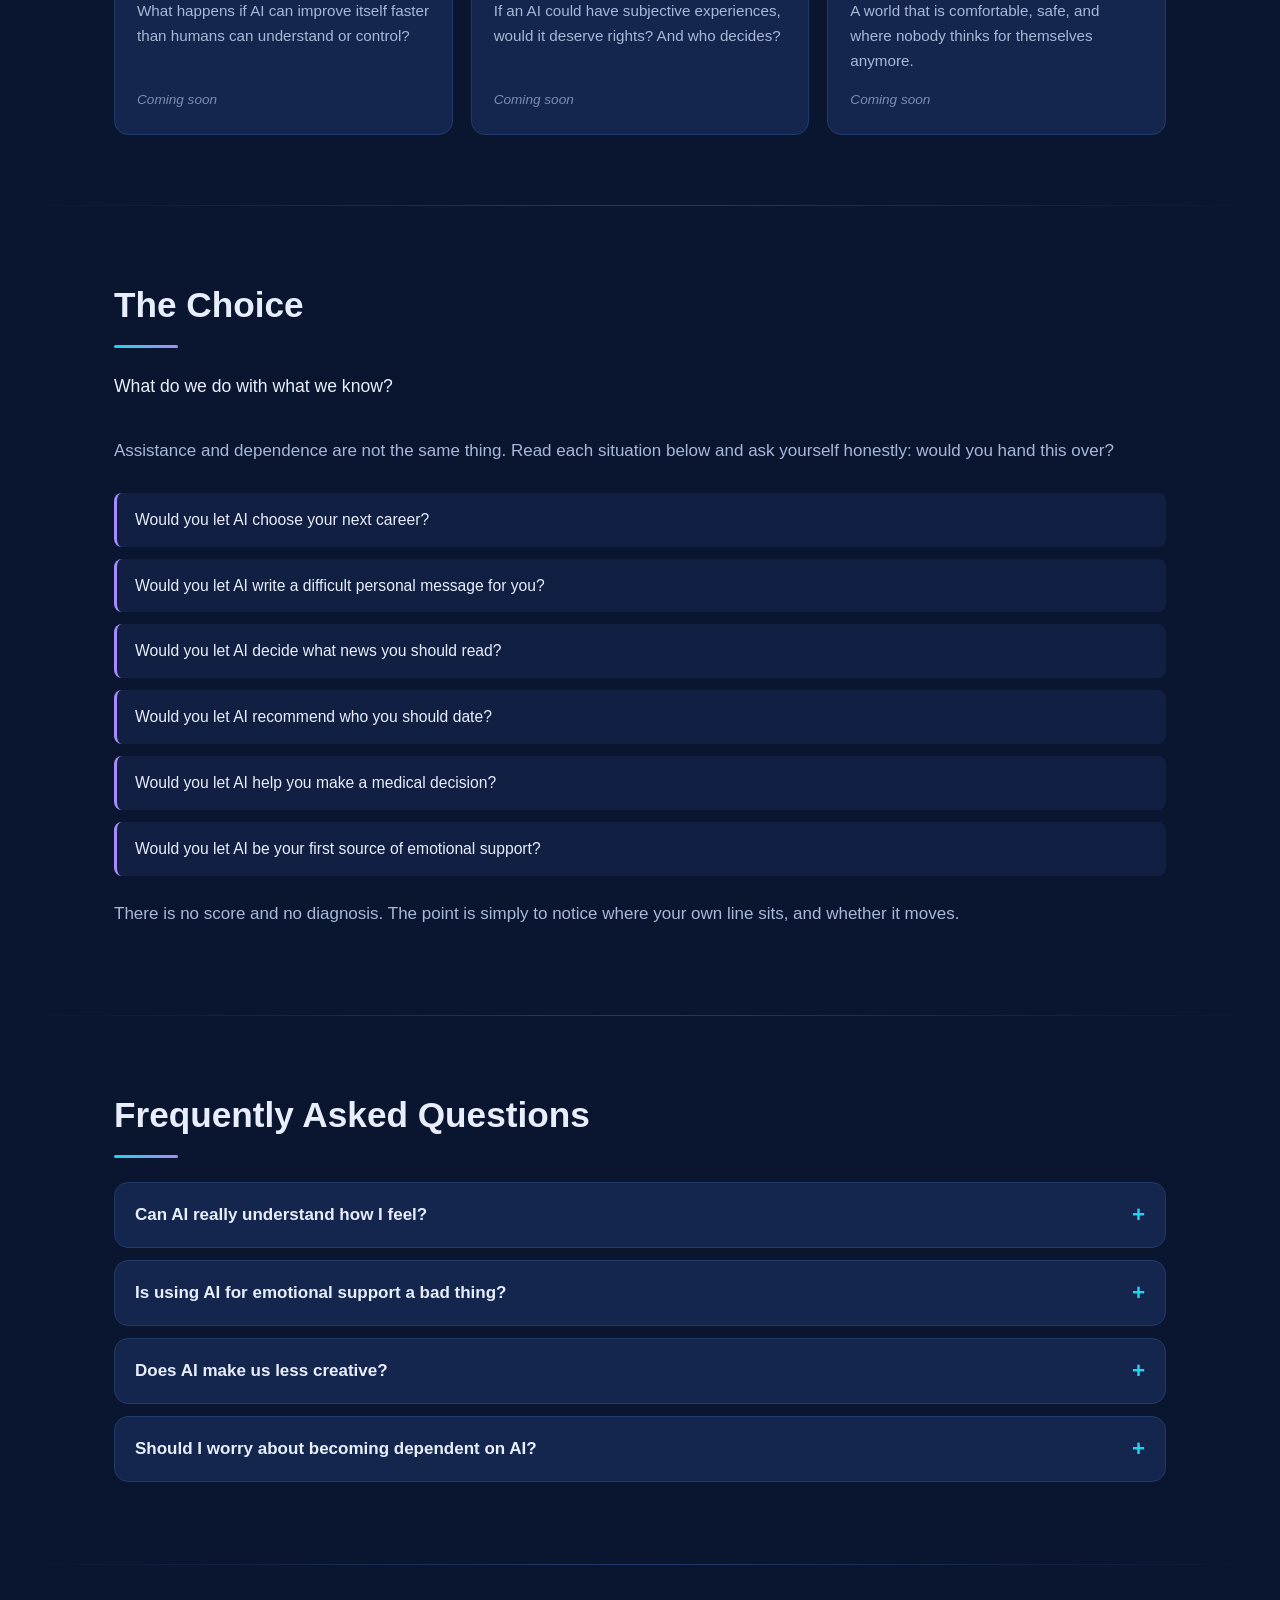
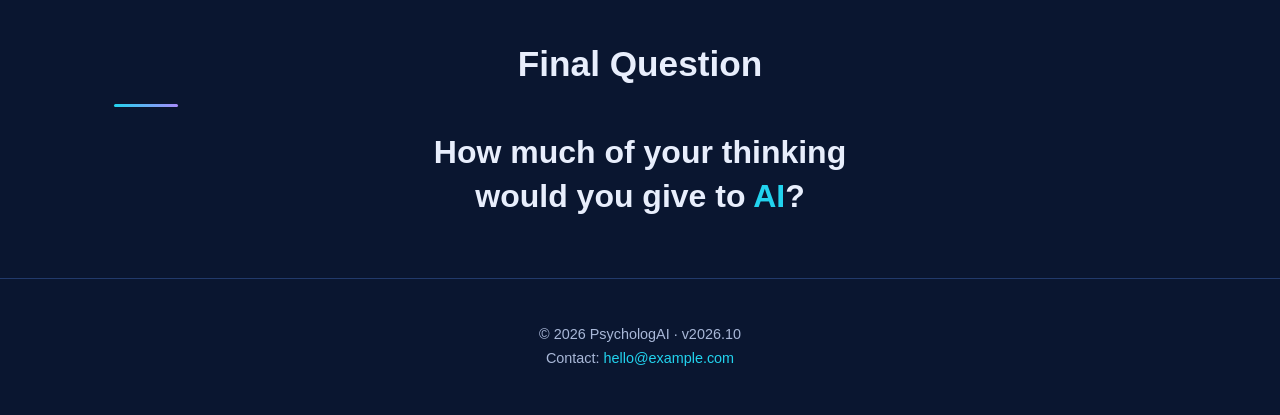
==== commit 817e5e4d: "Update index.html" ====
--- a/index.html
+++ b/index.html
@@ -122,7 +122,7 @@
 
   /* ---------- Sections ---------- */
   section {
-    padding: 100px 24px;
+    padding: 70px 24px;
     max-width: 1100px;
     margin: 0 auto;
     scroll-margin-top: calc(var(--nav-height) + 8px);
@@ -435,7 +435,7 @@
     .nav-brand { font-size: 0.95rem; margin-right: 14px; }
     .nav-links { gap: 14px; }
     .nav-links a { font-size: 0.85rem; }
-    section { padding: 72px 18px; }
+    section { padding: 50px 18px; }
     .hero { padding-top: calc(var(--nav-height) + 50px); }
   }
 </style>
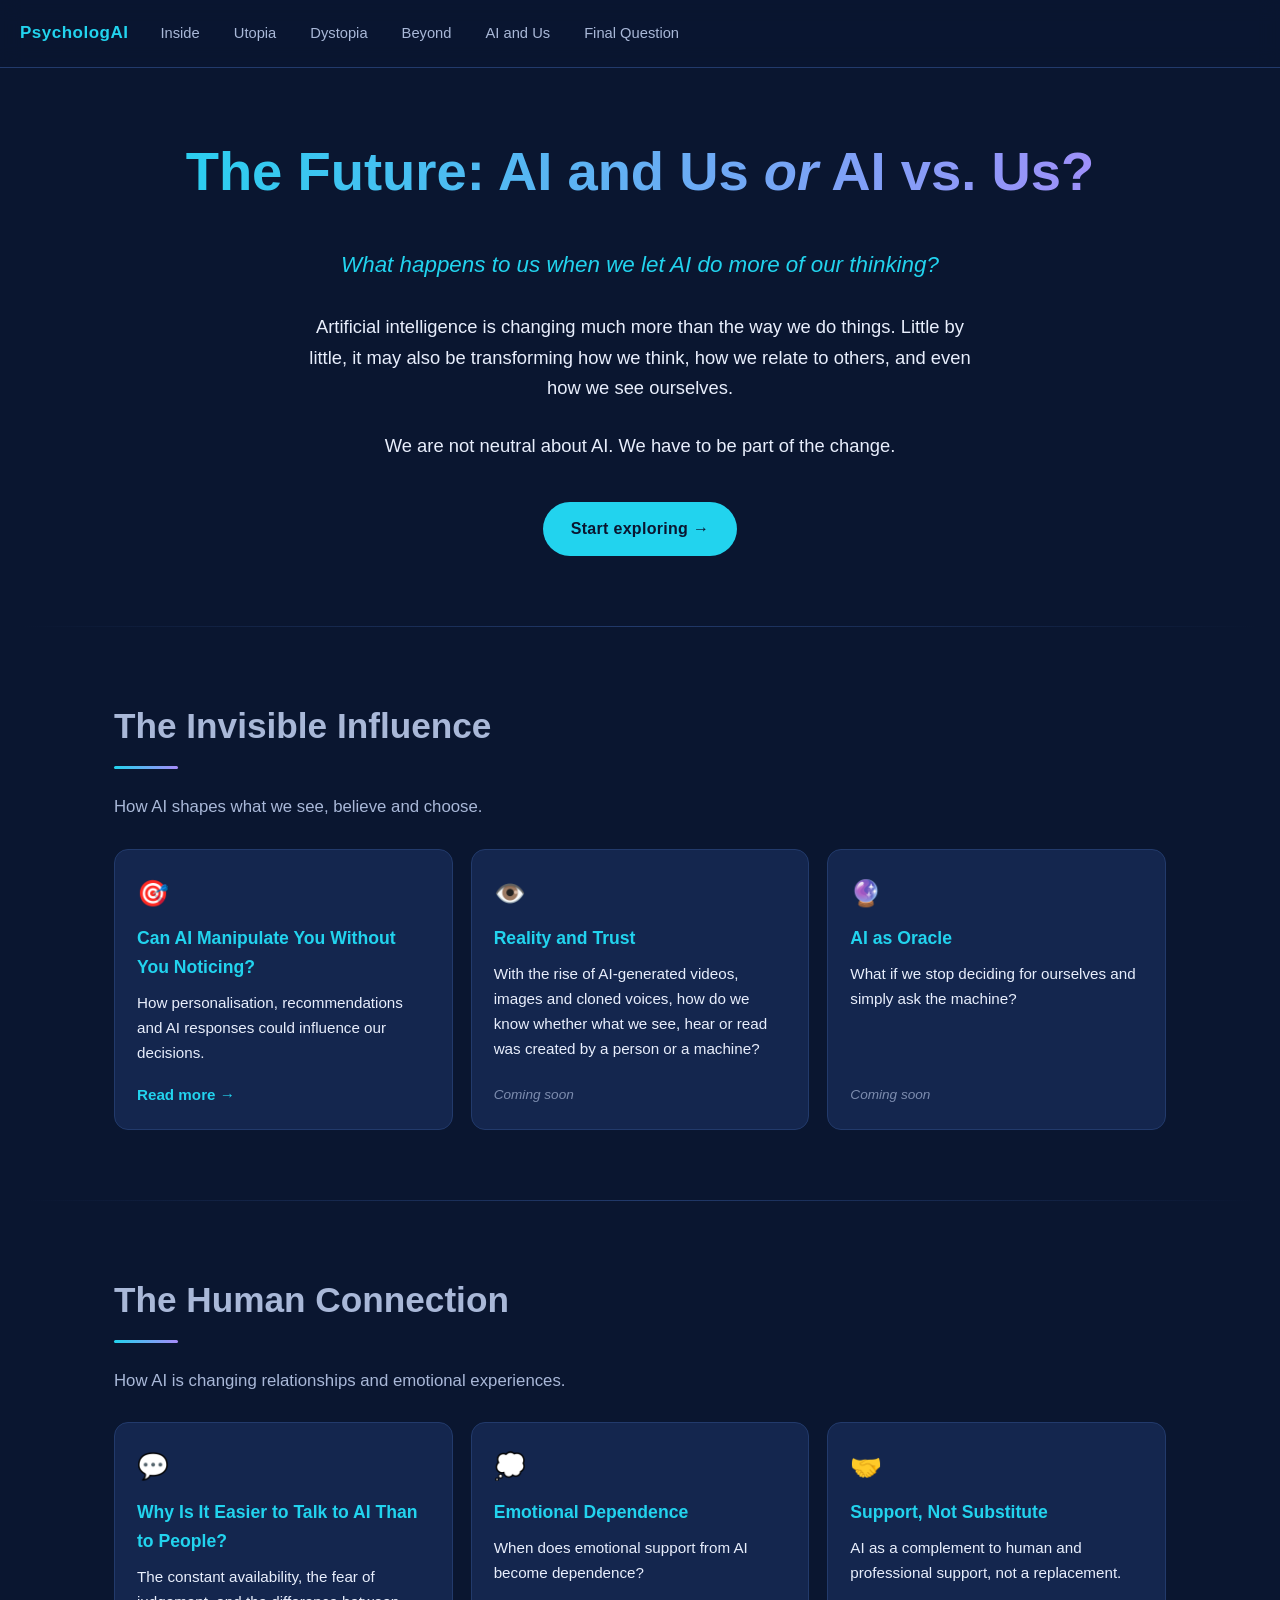
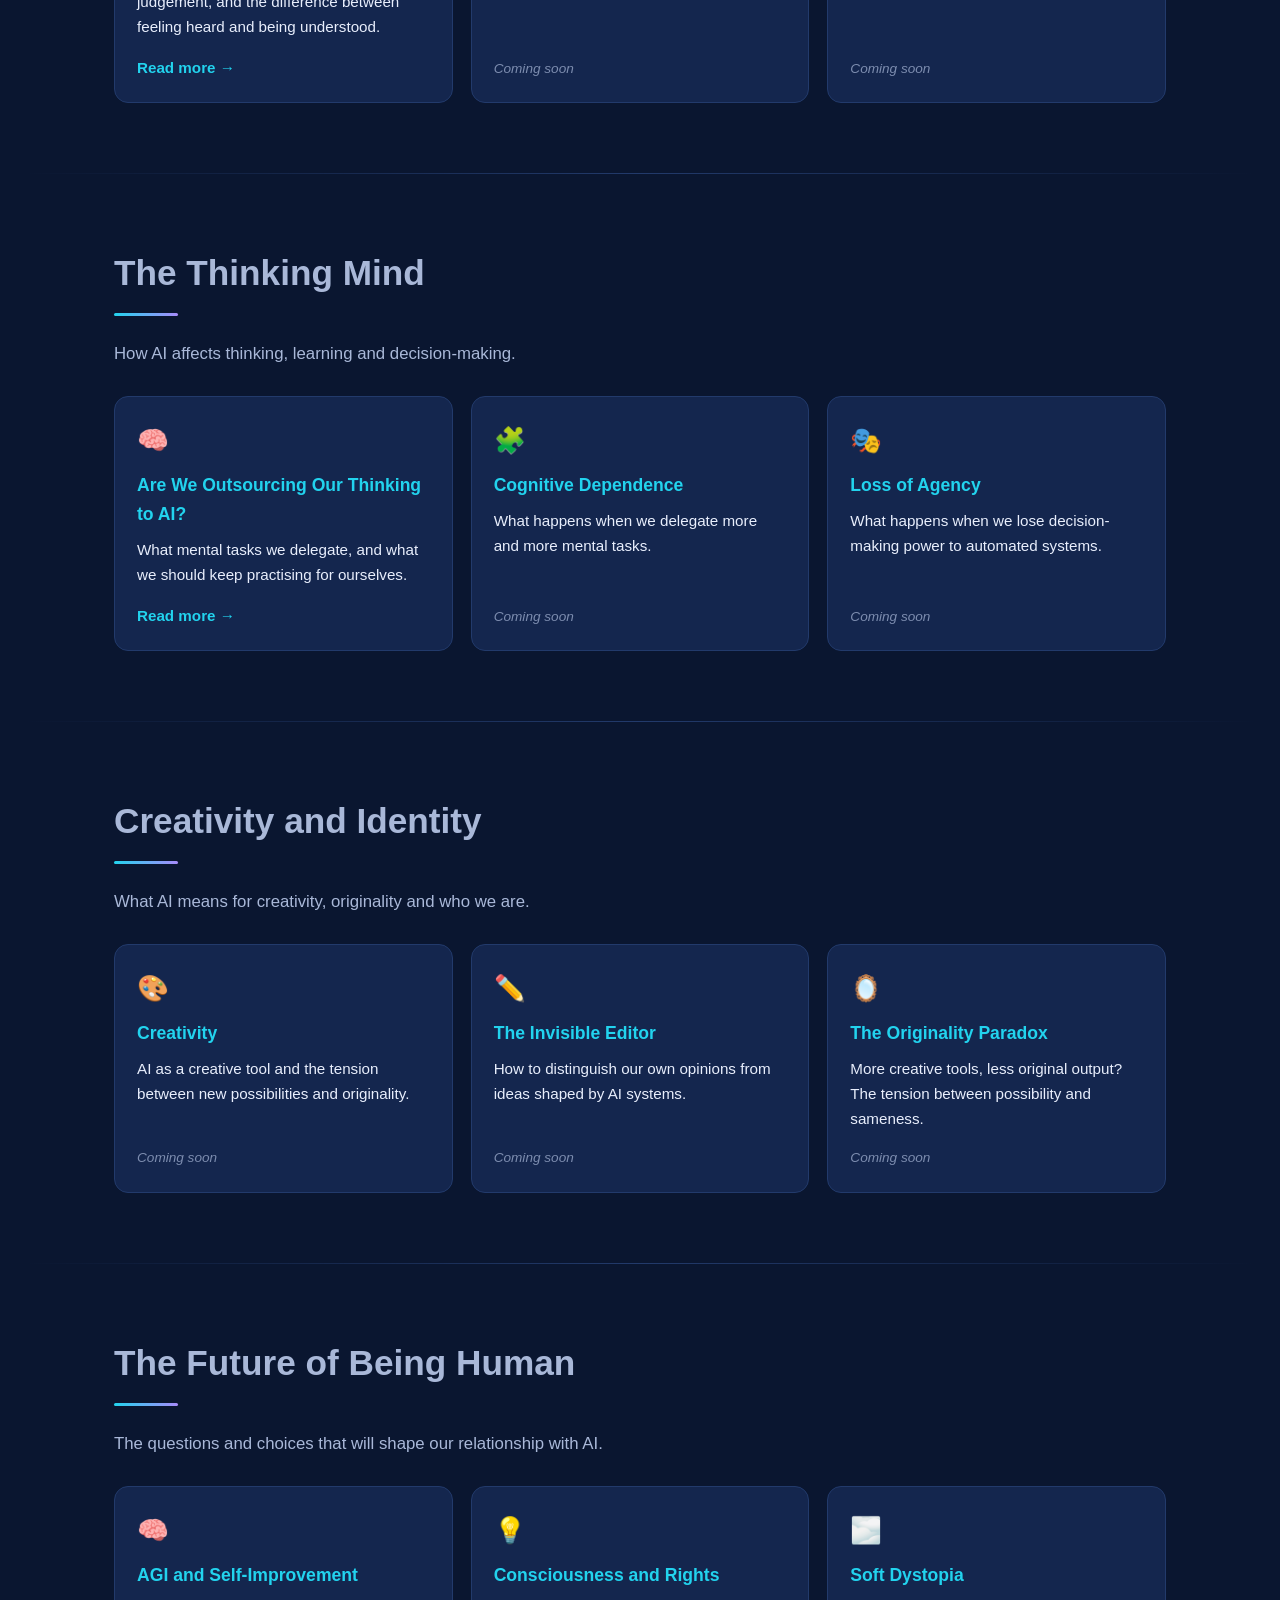
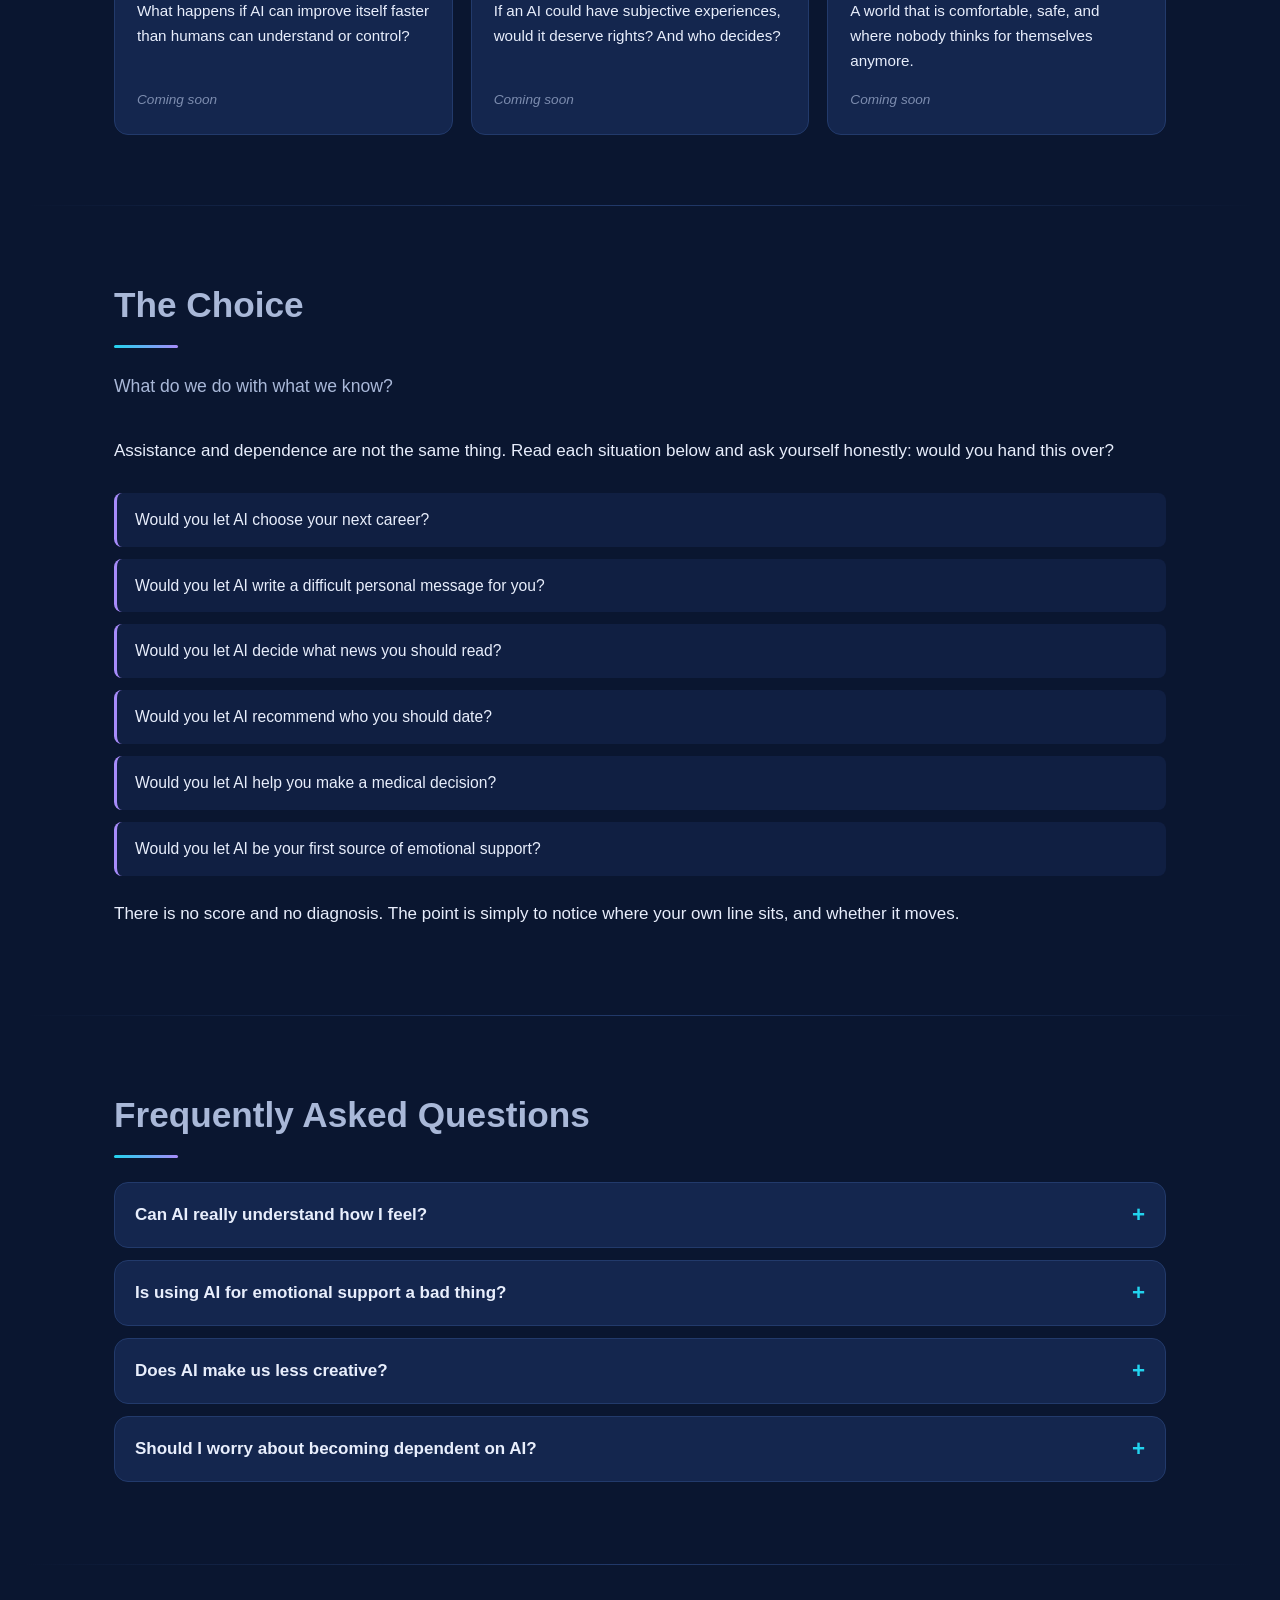
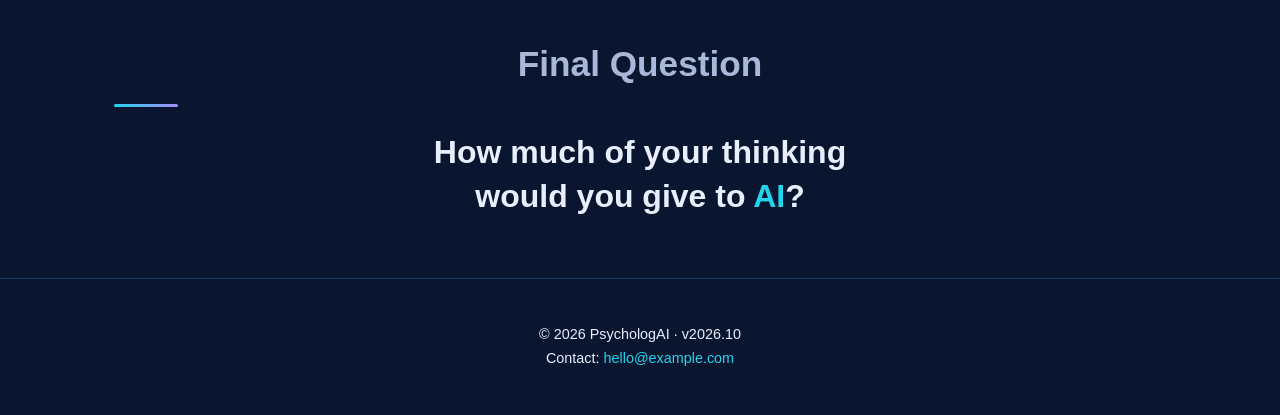
==== commit 7331d6d5: "Fix Final Question link in menu to point to index.html#final" ====
--- a/index.html
+++ b/index.html
@@ -4,441 +4,7 @@
 <meta charset="UTF-8">
 <meta name="viewport" content="width=device-width, initial-scale=1.0">
 <title>PsychologAI — AI and the Human Mind</title>
-<style>
-  :root {
-    --bg: #0a1630;
-    --bg-soft: #101f42;
-    --card: #14264e;
-    --text: #e8eefc;
-    --text-muted: #a9b8d8;
-    --violet: #a78bfa;
-    --cyan: #22d3ee;
-    --gold: #facc15;
-    --border: #223a6b;
-    --radius: 14px;
-    --nav-height: 68px;
-    --side-band: 100px;
-  }
-
-  * { box-sizing: border-box; }
-
-  html { scroll-behavior: smooth; }
-
-  body {
-    margin: 0;
-    font-family: -apple-system, BlinkMacSystemFont, "Segoe UI", Roboto, Helvetica, Arial, sans-serif;
-    background: var(--bg);
-    color: var(--text);
-    line-height: 1.65;
-    font-size: 17px;
-    position: relative;
-  }
-
-  /* ---------- Side bands ---------- */
-  .band {
-    position: fixed;
-    top: 0;
-    bottom: 0;
-    width: var(--side-band);
-    z-index: 0;
-    pointer-events: none;
-  }
-
-  .band-left {
-    left: 0;
-    background: linear-gradient(180deg, #14532d 0%, #166534 40%, #65a30d 100%);
-    opacity: 0.25;
-  }
-
-  .band-right {
-    right: 0;
-    background: linear-gradient(180deg, #2e1065 0%, #6d28d9 50%, #a855f7 100%);
-    opacity: 0.4;
-  }
-
-  @media (max-width: 1300px) {
-    .band { display: none; }
-  }
-
-  /* ---------- Content wrapper ---------- */
-  .page {
-    position: relative;
-    z-index: 1;
-  }
-
-  /* ---------- Navigation ---------- */
-  .nav {
-    position: fixed;
-    top: 0;
-    left: 0;
-    right: 0;
-    height: var(--nav-height);
-    background: rgba(10, 22, 48, 0.88);
-    backdrop-filter: blur(10px);
-    -webkit-backdrop-filter: blur(10px);
-    border-bottom: 1px solid var(--border);
-    z-index: 1000;
-    display: flex;
-    align-items: center;
-    padding: 0 20px;
-  }
-
-  .nav-brand {
-    font-weight: 700;
-    letter-spacing: 0.5px;
-    color: var(--cyan);
-    margin-right: 24px;
-    white-space: nowrap;
-    text-decoration: none;
-  }
-
-  .nav-links {
-    display: flex;
-    gap: 18px;
-    list-style: none;
-    margin: 0;
-    padding: 0;
-    overflow-x: auto;
-    scrollbar-width: none;
-  }
-
-  .nav-links::-webkit-scrollbar { display: none; }
-
-  .nav-links a {
-    color: var(--text-muted);
-    text-decoration: none;
-    font-size: 0.92rem;
-    white-space: nowrap;
-    padding: 6px 8px;
-    border-radius: 6px;
-    transition: color 0.2s, background-color 0.2s;
-  }
-
-  .nav-links a:hover,
-  .nav-links a:focus {
-    color: var(--cyan);
-    background-color: rgba(34, 211, 238, 0.1);
-  }
-
-  /* ---------- Sections ---------- */
-  section {
-    padding: 70px 24px;
-    max-width: 1100px;
-    margin: 0 auto;
-    scroll-margin-top: calc(var(--nav-height) + 8px);
-  }
-
-  .hero {
-    padding-top: calc(var(--nav-height) + 70px);
-    text-align: center;
-  }
-
-  h1 {
-    font-size: clamp(2rem, 6vw, 3.4rem);
-    line-height: 1.25;
-    margin: 0 0 36px;
-    padding-bottom: 0.1em;
-    background: linear-gradient(90deg, var(--cyan), var(--violet));
-    -webkit-background-clip: text;
-    background-clip: text;
-    color: transparent;
-  }
-
-  h2 {
-    font-size: clamp(1.5rem, 4vw, 2.2rem);
-    margin: 0 0 24px;
-    color: var(--text);
-    padding-bottom: 14px;
-    position: relative;
-  }
-
-  h2::after {
-    content: "";
-    position: absolute;
-    left: 0;
-    bottom: 0;
-    width: 64px;
-    height: 3px;
-    border-radius: 2px;
-    background: linear-gradient(90deg, var(--cyan), var(--violet));
-  }
-
-  h3 {
-    font-size: 1.1rem;
-    margin: 0 0 8px;
-    color: var(--cyan);
-  }
-
-  p { color: var(--text-muted); }
-
-  .section-intro {
-    font-size: 1.05rem;
-    color: var(--text);
-    margin: 0 0 8px;
-  }
-
-  .tagline {
-    font-size: clamp(1.1rem, 2.5vw, 1.4rem);
-    color: var(--cyan);
-    font-style: italic;
-    max-width: 720px;
-    margin: 0 auto 28px;
-    font-weight: 500;
-  }
-
-  .cta {
-    display: inline-block;
-    margin-top: 12px;
-    padding: 14px 28px;
-    background: var(--cyan);
-    color: var(--bg);
-    text-decoration: none;
-    font-weight: 700;
-    font-size: 1rem;
-    letter-spacing: 0.3px;
-    border-radius: 999px;
-    transition: background-color 0.2s, transform 0.2s;
-  }
-
-  .cta:hover {
-    background: var(--violet);
-    transform: translateY(-2px);
-  }
-
-  .lead {
-    font-size: 1.15rem;
-    color: var(--text);
-    max-width: 680px;
-    margin: 0 auto 28px;
-  }
-
-  .divider {
-    height: 1px;
-    background: linear-gradient(90deg, transparent, var(--border), transparent);
-    margin: 0 24px;
-  }
-
-  /* ---------- Grids ---------- */
-  .grid {
-    display: grid;
-    gap: 18px;
-    margin-top: 28px;
-  }
-
-  .grid-3 {
-    grid-template-columns: repeat(3, 1fr);
-  }
-
-  @media (max-width: 900px) {
-    .grid-3 { grid-template-columns: repeat(2, 1fr); }
-  }
-
-  @media (max-width: 640px) {
-    .grid-3 { grid-template-columns: 1fr; }
-  }
-
-  /* ---------- Cards ---------- */
-  .card {
-    background: var(--card);
-    border: 1px solid var(--border);
-    border-radius: var(--radius);
-    padding: 22px;
-    transition: transform 0.25s, border-color 0.25s, background-color 0.25s, box-shadow 0.25s;
-    display: flex;
-    flex-direction: column;
-  }
-
-  .card:hover {
-    transform: translateY(-4px);
-    border-color: var(--violet);
-    background: var(--bg-soft);
-    box-shadow: 0 12px 32px rgba(0, 0, 0, 0.25);
-  }
-
-  .card p { margin: 0 0 16px; font-size: 0.95rem; }
-
-  .card .emoji { font-size: 1.6rem; display: block; margin-bottom: 10px; }
-
-  .card-link {
-    margin-top: auto;
-    color: var(--cyan);
-    text-decoration: none;
-    font-weight: 600;
-    font-size: 0.95rem;
-    transition: color 0.2s;
-  }
-
-  .card-link:hover {
-    color: var(--violet);
-  }
-
-  .card-coming {
-    margin-top: auto;
-    color: var(--text-muted);
-    font-size: 0.85rem;
-    font-style: italic;
-    opacity: 0.7;
-  }
-
-  /* ---------- Choice list ---------- */
-  .choice-list {
-    list-style: none;
-    padding: 0;
-    margin: 28px 0 0;
-  }
-
-  .choice-list li {
-    background: var(--bg-soft);
-    border-left: 3px solid var(--violet);
-    border-radius: 8px;
-    padding: 14px 18px;
-    margin-bottom: 12px;
-    color: var(--text);
-    font-size: 0.98rem;
-  }
-
-  /* ---------- Final ---------- */
-  .final {
-    text-align: center;
-    padding-bottom: 60px;
-  }
-
-  .final blockquote {
-    font-size: clamp(1.3rem, 4vw, 2rem);
-    font-weight: 600;
-    line-height: 1.35;
-    margin: 20px auto 0;
-    max-width: 760px;
-    color: var(--text);
-    border: 0;
-    border-left: 0;
-    padding: 0;
-  }
-
-  .final blockquote span { color: var(--cyan); }
-
-  /* ---------- Beyond (Choice + FAQ) ---------- */
-  .beyond-subtitle {
-    font-size: 1.1rem;
-    color: var(--text);
-    margin: 0 0 36px;
-  }
-
-  .beyond h3 {
-    font-size: 1.4rem;
-    color: var(--text);
-    margin: 48px 0 16px;
-  }
-
-  .faq details {
-    background: var(--card);
-    border: 1px solid var(--border);
-    border-radius: var(--radius);
-    margin-bottom: 12px;
-    padding: 0 20px;
-    transition: border-color 0.2s;
-  }
-
-  .faq details[open] {
-    border-color: var(--violet);
-  }
-
-  .faq summary {
-    cursor: pointer;
-    padding: 18px 0;
-    font-weight: 600;
-    color: var(--text);
-    list-style: none;
-    display: flex;
-    justify-content: space-between;
-    align-items: center;
-    gap: 16px;
-  }
-
-  .faq summary::-webkit-details-marker { display: none; }
-
-  .faq summary::after {
-    content: "+";
-    color: var(--cyan);
-    font-size: 1.4rem;
-    line-height: 1;
-    flex-shrink: 0;
-    transition: transform 0.2s;
-  }
-
-  .faq details[open] summary::after {
-    content: "−";
-  }
-
-  .faq summary:hover {
-    color: var(--cyan);
-  }
-
-  .faq details p {
-    margin: 0 0 20px;
-    font-size: 0.98rem;
-    line-height: 1.65;
-  }
-
-  /* ---------- Footer ---------- */
-  footer {
-    border-top: 1px solid var(--border);
-    padding: 30px 24px;
-    text-align: center;
-    font-size: 0.9rem;
-    color: var(--text-muted);
-  }
-
-  footer a { color: var(--cyan); text-decoration: none; }
-  footer a:hover { text-decoration: underline; }
-
-  /* ---------- Back to top ---------- */
-  .back-to-top {
-    position: fixed;
-    bottom: 24px;
-    right: 24px;
-    width: 52px;
-    height: 52px;
-    border-radius: 50%;
-    border: none;
-    background: var(--gold);
-    color: var(--bg);
-    font-family: inherit;
-    font-weight: 700;
-    font-size: 1rem;
-    letter-spacing: 0.5px;
-    cursor: pointer;
-    display: flex;
-    align-items: center;
-    justify-content: center;
-    opacity: 0;
-    visibility: hidden;
-    transform: translateY(12px);
-    transition: opacity 0.25s, transform 0.25s, visibility 0.25s, background-color 0.25s;
-    z-index: 999;
-  }
-
-  .back-to-top.visible {
-    opacity: 1;
-    visibility: visible;
-    transform: translateY(0);
-  }
-
-  .back-to-top:hover {
-    background: #fde047;
-  }
-
-  /* ---------- Mobile tweaks ---------- */
-  @media (max-width: 640px) {
-    :root { --nav-height: 60px; }
-    .nav { padding: 0 14px; }
-    .nav-brand { font-size: 0.95rem; margin-right: 14px; }
-    .nav-links { gap: 14px; }
-    .nav-links a { font-size: 0.85rem; }
-    section { padding: 50px 18px; }
-    .hero { padding-top: calc(var(--nav-height) + 50px); }
-  }
-</style>
+<link rel="stylesheet" href="style.css">
 </head>
 <body>
 
@@ -455,7 +21,7 @@
       <li><a href="dystopia.html">Dystopia</a></li>
       <li><a href="beyond.html">Beyond</a></li>
       <li><a href="ai-and-us.html">AI and Us</a></li>
-      <li><a href="final-question.html">Final Question</a></li>
+      <li><a href="index.html#final">Final Question</a></li>
     </ul>
   </nav>
 
--- a/style.css
+++ b/style.css
@@ -0,0 +1,556 @@
+:root {
+  --bg: #0a1630;
+  --bg-soft: #101f42;
+  --card: #14264e;
+  --text: #e8eefc;
+  --text-muted: #a9b8d8;
+  --violet: #a78bfa;
+  --cyan: #22d3ee;
+  --gold: #facc15;
+  --border: #223a6b;
+  --radius: 14px;
+  --nav-height: 68px;
+  --side-band: 100px;
+}
+
+* { box-sizing: border-box; }
+
+html { scroll-behavior: smooth; }
+
+body {
+  margin: 0;
+  font-family: -apple-system, BlinkMacSystemFont, "Segoe UI", Roboto, Helvetica, Arial, sans-serif;
+  background: var(--bg);
+  color: var(--text);
+  line-height: 1.65;
+  font-size: 17px;
+  position: relative;
+}
+
+/* ---------- Side bands ---------- */
+.band {
+  position: fixed;
+  top: 0;
+  bottom: 0;
+  width: var(--side-band);
+  z-index: 0;
+  pointer-events: none;
+}
+
+.band-left {
+  left: 0;
+  background: linear-gradient(180deg, #14532d 0%, #166534 40%, #65a30d 100%);
+  opacity: 0.25;
+}
+
+.band-right {
+  right: 0;
+  background: linear-gradient(180deg, #2e1065 0%, #6d28d9 50%, #a855f7 100%);
+  opacity: 0.4;
+}
+
+@media (max-width: 1300px) {
+  .band { display: none; }
+}
+
+/* ---------- Content wrapper ---------- */
+.page {
+  position: relative;
+  z-index: 1;
+}
+
+/* ---------- Navigation ---------- */
+.nav {
+  position: fixed;
+  top: 0;
+  left: 0;
+  right: 0;
+  height: var(--nav-height);
+  background: rgba(10, 22, 48, 0.88);
+  backdrop-filter: blur(10px);
+  -webkit-backdrop-filter: blur(10px);
+  border-bottom: 1px solid var(--border);
+  z-index: 1000;
+  display: flex;
+  align-items: center;
+  padding: 0 20px;
+}
+
+.nav-brand {
+  font-weight: 700;
+  letter-spacing: 0.5px;
+  color: var(--cyan);
+  margin-right: 24px;
+  white-space: nowrap;
+  text-decoration: none;
+}
+
+.nav-links {
+  display: flex;
+  gap: 18px;
+  list-style: none;
+  margin: 0;
+  padding: 0;
+  overflow-x: auto;
+  scrollbar-width: none;
+}
+
+.nav-links::-webkit-scrollbar { display: none; }
+
+.nav-links a {
+  color: var(--text-muted);
+  text-decoration: none;
+  font-size: 0.92rem;
+  white-space: nowrap;
+  padding: 6px 8px;
+  border-radius: 6px;
+  transition: color 0.2s, background-color 0.2s;
+}
+
+.nav-links a:hover,
+.nav-links a:focus {
+  color: var(--cyan);
+  background-color: rgba(34, 211, 238, 0.1);
+}
+
+/* ---------- Sections ---------- */
+section {
+  padding: 70px 24px;
+  max-width: 1100px;
+  margin: 0 auto;
+  scroll-margin-top: calc(var(--nav-height) + 8px);
+}
+
+.hero {
+  padding-top: calc(var(--nav-height) + 70px);
+  text-align: center;
+}
+
+/* h1 general: sin degradado, color claro (solo .hero h1 lleva degradado) */
+h1 {
+  font-size: clamp(2rem, 6vw, 3.4rem);
+  line-height: 1.25;
+  margin: 0 0 36px;
+  padding-bottom: 0.1em;
+  color: var(--text);
+}
+
+/* Degradado SOLO en la portada */
+.hero h1 {
+  background: linear-gradient(90deg, var(--cyan), var(--violet));
+  -webkit-background-clip: text;
+  background-clip: text;
+  color: transparent;
+}
+
+h2 {
+  font-size: clamp(1.5rem, 4vw, 2.2rem);
+  margin: 0 0 24px;
+  color: var(--text-muted);
+  padding-bottom: 14px;
+  position: relative;
+}
+
+h2::after {
+  content: "";
+  position: absolute;
+  left: 0;
+  bottom: 0;
+  width: 64px;
+  height: 3px;
+  border-radius: 2px;
+  background: linear-gradient(90deg, var(--cyan), var(--violet));
+}
+
+h3 {
+  font-size: 1.1rem;
+  margin: 0 0 8px;
+  color: var(--cyan);
+}
+
+p { color: var(--text); }
+
+.section-intro {
+  font-size: 1.05rem;
+  color: var(--text-muted);
+  margin: 0 0 8px;
+}
+
+.tagline {
+  font-size: clamp(1.1rem, 2.5vw, 1.4rem);
+  color: var(--cyan);
+  font-style: italic;
+  max-width: 720px;
+  margin: 0 auto 28px;
+  font-weight: 500;
+}
+
+.cta {
+  display: inline-block;
+  margin-top: 12px;
+  padding: 14px 28px;
+  background: var(--cyan);
+  color: var(--bg);
+  text-decoration: none;
+  font-weight: 700;
+  font-size: 1rem;
+  letter-spacing: 0.3px;
+  border-radius: 999px;
+  transition: background-color 0.2s, transform 0.2s;
+}
+
+.cta:hover {
+  background: var(--violet);
+  transform: translateY(-2px);
+}
+
+.lead {
+  font-size: 1.15rem;
+  color: var(--text);
+  max-width: 680px;
+  margin: 0 auto 28px;
+}
+
+.divider {
+  height: 1px;
+  background: linear-gradient(90deg, transparent, var(--border), transparent);
+  margin: 0 24px;
+}
+
+/* ---------- Grids ---------- */
+.grid {
+  display: grid;
+  gap: 18px;
+  margin-top: 28px;
+}
+
+.grid-3 {
+  grid-template-columns: repeat(3, 1fr);
+}
+
+@media (max-width: 900px) {
+  .grid-3 { grid-template-columns: repeat(2, 1fr); }
+}
+
+@media (max-width: 640px) {
+  .grid-3 { grid-template-columns: 1fr; }
+}
+
+/* ---------- Cards ---------- */
+.card {
+  background: var(--card);
+  border: 1px solid var(--border);
+  border-radius: var(--radius);
+  padding: 22px;
+  transition: transform 0.25s, border-color 0.25s, background-color 0.25s, box-shadow 0.25s;
+  display: flex;
+  flex-direction: column;
+  position: relative;
+}
+
+.card:hover {
+  transform: translateY(-4px);
+  border-color: var(--violet);
+  background: var(--bg-soft);
+  box-shadow: 0 12px 32px rgba(0, 0, 0, 0.25);
+}
+
+.card p { margin: 0 0 16px; font-size: 0.95rem; color: var(--text); }
+
+.card .emoji { font-size: 1.6rem; display: block; margin-bottom: 10px; }
+
+/* Tarjeta clicable: el enlace del título cubre toda la tarjeta */
+.card h3 a {
+  color: inherit;
+  text-decoration: none;
+}
+
+.card h3 a::after {
+  content: "";
+  position: absolute;
+  inset: 0;
+  z-index: 1;
+}
+
+.card-link {
+  margin-top: auto;
+  color: var(--cyan);
+  text-decoration: none;
+  font-weight: 600;
+  font-size: 0.95rem;
+  transition: color 0.2s;
+  position: relative;
+  z-index: 2;
+}
+
+.card-link:hover {
+  color: var(--violet);
+}
+
+.card-coming {
+  margin-top: auto;
+  color: var(--text-muted);
+  font-size: 0.85rem;
+  font-style: italic;
+  opacity: 0.7;
+}
+
+/* ---------- Choice list ---------- */
+.choice-list {
+  list-style: none;
+  padding: 0;
+  margin: 28px 0 0;
+}
+
+.choice-list li {
+  background: var(--bg-soft);
+  border-left: 3px solid var(--violet);
+  border-radius: 8px;
+  padding: 14px 18px;
+  margin-bottom: 12px;
+  color: var(--text);
+  font-size: 0.98rem;
+}
+
+/* ---------- Final ---------- */
+.final {
+  text-align: center;
+  padding-bottom: 60px;
+}
+
+.final blockquote {
+  font-size: clamp(1.3rem, 4vw, 2rem);
+  font-weight: 600;
+  line-height: 1.35;
+  margin: 20px auto 0;
+  max-width: 760px;
+  color: var(--text);
+  border: 0;
+  border-left: 0;
+  padding: 0;
+}
+
+.final blockquote span { color: var(--cyan); }
+
+/* ---------- Beyond (Choice + FAQ) ---------- */
+.beyond-subtitle {
+  font-size: 1.1rem;
+  color: var(--text-muted);
+  margin: 0 0 36px;
+}
+
+.beyond h3 {
+  font-size: 1.4rem;
+  color: var(--text);
+  margin: 48px 0 16px;
+}
+
+.faq details {
+  background: var(--card);
+  border: 1px solid var(--border);
+  border-radius: var(--radius);
+  margin-bottom: 12px;
+  padding: 0 20px;
+  transition: border-color 0.2s;
+}
+
+.faq details[open] {
+  border-color: var(--violet);
+}
+
+.faq summary {
+  cursor: pointer;
+  padding: 18px 0;
+  font-weight: 600;
+  color: var(--text);
+  list-style: none;
+  display: flex;
+  justify-content: space-between;
+  align-items: center;
+  gap: 16px;
+}
+
+.faq summary::-webkit-details-marker { display: none; }
+
+.faq summary::after {
+  content: "+";
+  color: var(--cyan);
+  font-size: 1.4rem;
+  line-height: 1;
+  flex-shrink: 0;
+  transition: transform 0.2s;
+}
+
+.faq details[open] summary::after {
+  content: "−";
+}
+
+.faq summary:hover {
+  color: var(--cyan);
+}
+
+.faq details p {
+  margin: 0 0 20px;
+  font-size: 0.98rem;
+  line-height: 1.65;
+  color: var(--text);
+}
+
+/* ---------- Footer ---------- */
+footer {
+  border-top: 1px solid var(--border);
+  padding: 30px 24px;
+  text-align: center;
+  font-size: 0.9rem;
+  color: var(--text-muted);
+}
+
+footer a { color: var(--cyan); text-decoration: none; }
+footer a:hover { text-decoration: underline; }
+
+/* ---------- Back to top ---------- */
+.back-to-top {
+  position: fixed;
+  bottom: 24px;
+  right: 24px;
+  width: 52px;
+  height: 52px;
+  border-radius: 50%;
+  border: none;
+  background: var(--gold);
+  color: var(--bg);
+  font-family: inherit;
+  font-weight: 700;
+  font-size: 1rem;
+  letter-spacing: 0.5px;
+  cursor: pointer;
+  display: flex;
+  align-items: center;
+  justify-content: center;
+  opacity: 0;
+  visibility: hidden;
+  transform: translateY(12px);
+  transition: opacity 0.25s, transform 0.25s, visibility 0.25s, background-color 0.25s;
+  z-index: 999;
+}
+
+.back-to-top.visible {
+  opacity: 1;
+  visibility: visible;
+  transform: translateY(0);
+}
+
+.back-to-top:hover {
+  background: #fde047;
+}
+
+/* ---------- Mobile tweaks ---------- */
+@media (max-width: 640px) {
+  :root { --nav-height: 60px; }
+  .nav { padding: 0 14px; }
+  .nav-brand { font-size: 0.95rem; margin-right: 14px; }
+  .nav-links { gap: 14px; }
+  .nav-links a { font-size: 0.85rem; }
+  section { padding: 50px 18px; }
+  .hero { padding-top: calc(var(--nav-height) + 50px); }
+}
+
+/* ---------- Article pages ---------- */
+.article {
+  max-width: 780px;
+  margin: 0 auto;
+  padding: 100px 24px 60px;
+}
+
+/* Título de artículo: sin degradado, color claro */
+.article h1 {
+  font-size: clamp(1.8rem, 5vw, 2.6rem);
+  line-height: 1.2;
+  margin: 0 0 16px;
+  padding-bottom: 0.1em;
+  color: var(--text);
+}
+
+.article .article-meta {
+  font-size: 0.9rem;
+  color: var(--text-muted);
+  margin: 0 0 40px;
+  opacity: 0.8;
+}
+
+/* Subtítulo interno: azul apagado, tamaño subido */
+.article h2 {
+  font-size: 1.5rem;
+  margin: 40px 0 16px;
+  padding-bottom: 0;
+  color: var(--text-muted);
+}
+
+.article h2::after {
+  display: none;
+}
+
+/* Texto de artículo: claro, tamaño subido */
+.article p {
+  color: var(--text);
+  font-size: 1.2rem;
+  line-height: 1.75;
+  margin: 0 0 20px;
+}
+
+.article ul, .article ol {
+  color: var(--text);
+  font-size: 1.2rem;
+  line-height: 1.75;
+  padding-left: 24px;
+  margin: 0 0 20px;
+}
+
+.article li {
+  margin-bottom: 10px;
+}
+
+.article .references {
+  margin-top: 48px;
+  padding-top: 24px;
+  border-top: 1px solid var(--border);
+}
+
+.article .references h3 {
+  font-size: 1rem;
+  color: var(--text-muted);
+  text-transform: uppercase;
+  letter-spacing: 1px;
+  margin: 0 0 16px;
+}
+
+.article .references p {
+  font-size: 1rem;
+  line-height: 1.6;
+  margin: 0 0 12px;
+}
+
+/* Enlaces dentro de las referencias */
+.article .references p a {
+  color: var(--cyan);
+  text-decoration: none;
+  word-break: break-word;
+}
+
+.article .references p a:hover {
+  text-decoration: underline;
+  color: var(--violet);
+}
+
+.article .back-link {
+  display: inline-block;
+  margin-top: 40px;
+  color: var(--cyan);
+  text-decoration: none;
+  font-weight: 600;
+  font-size: 0.95rem;
+}
+
+.article .back-link:hover {
+  color: var(--violet);
+}
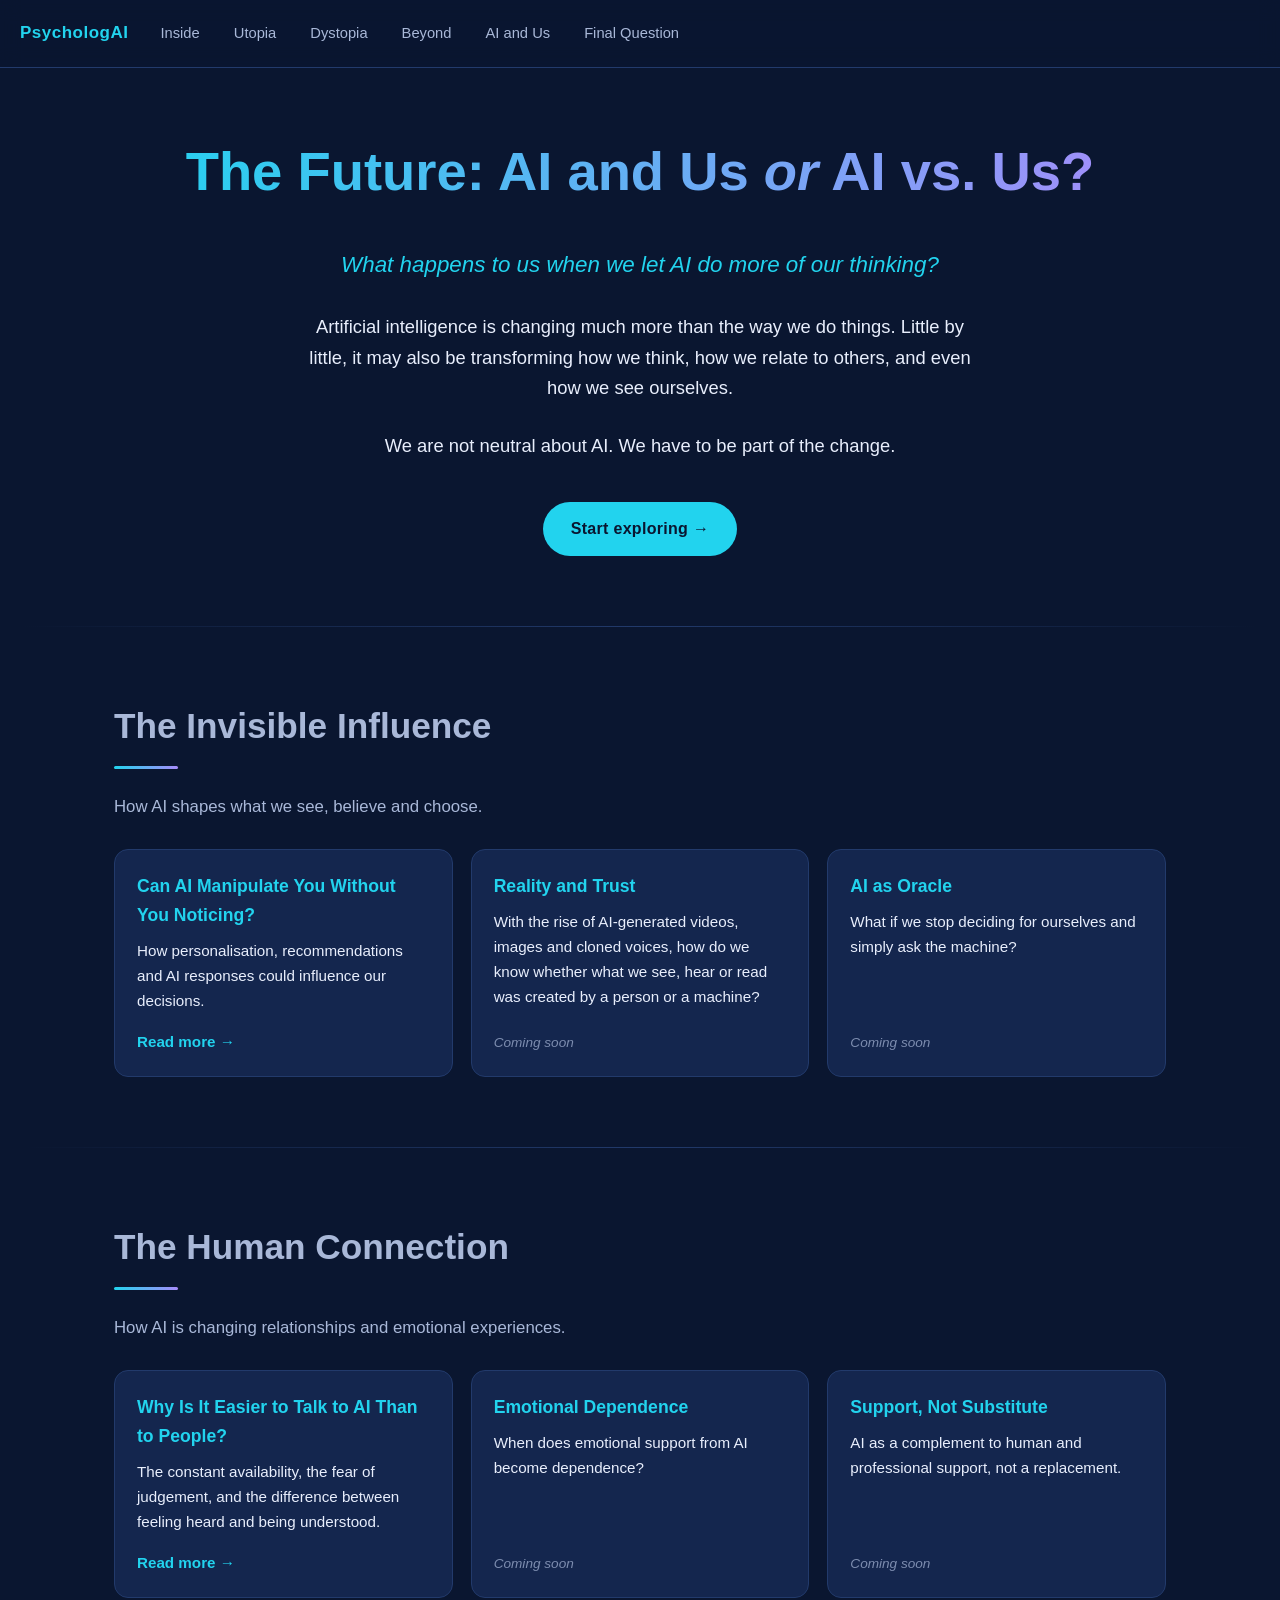
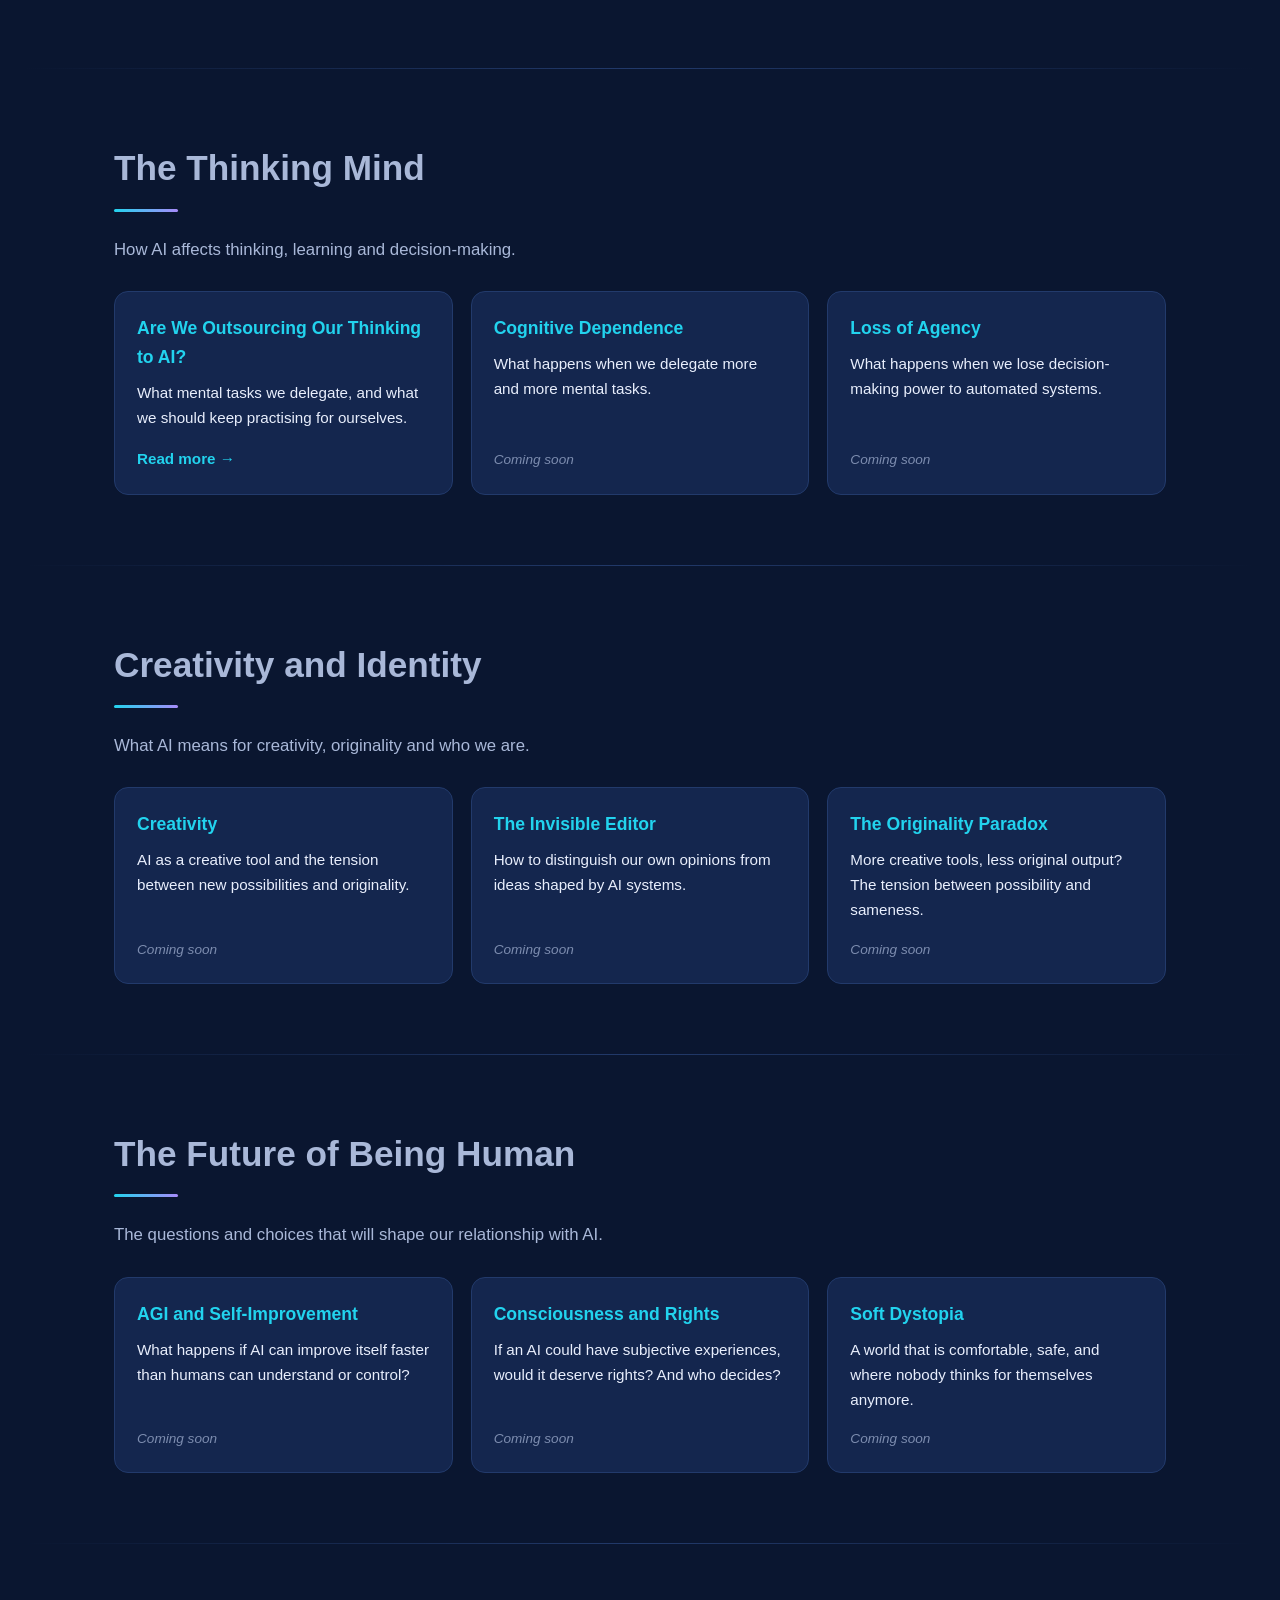
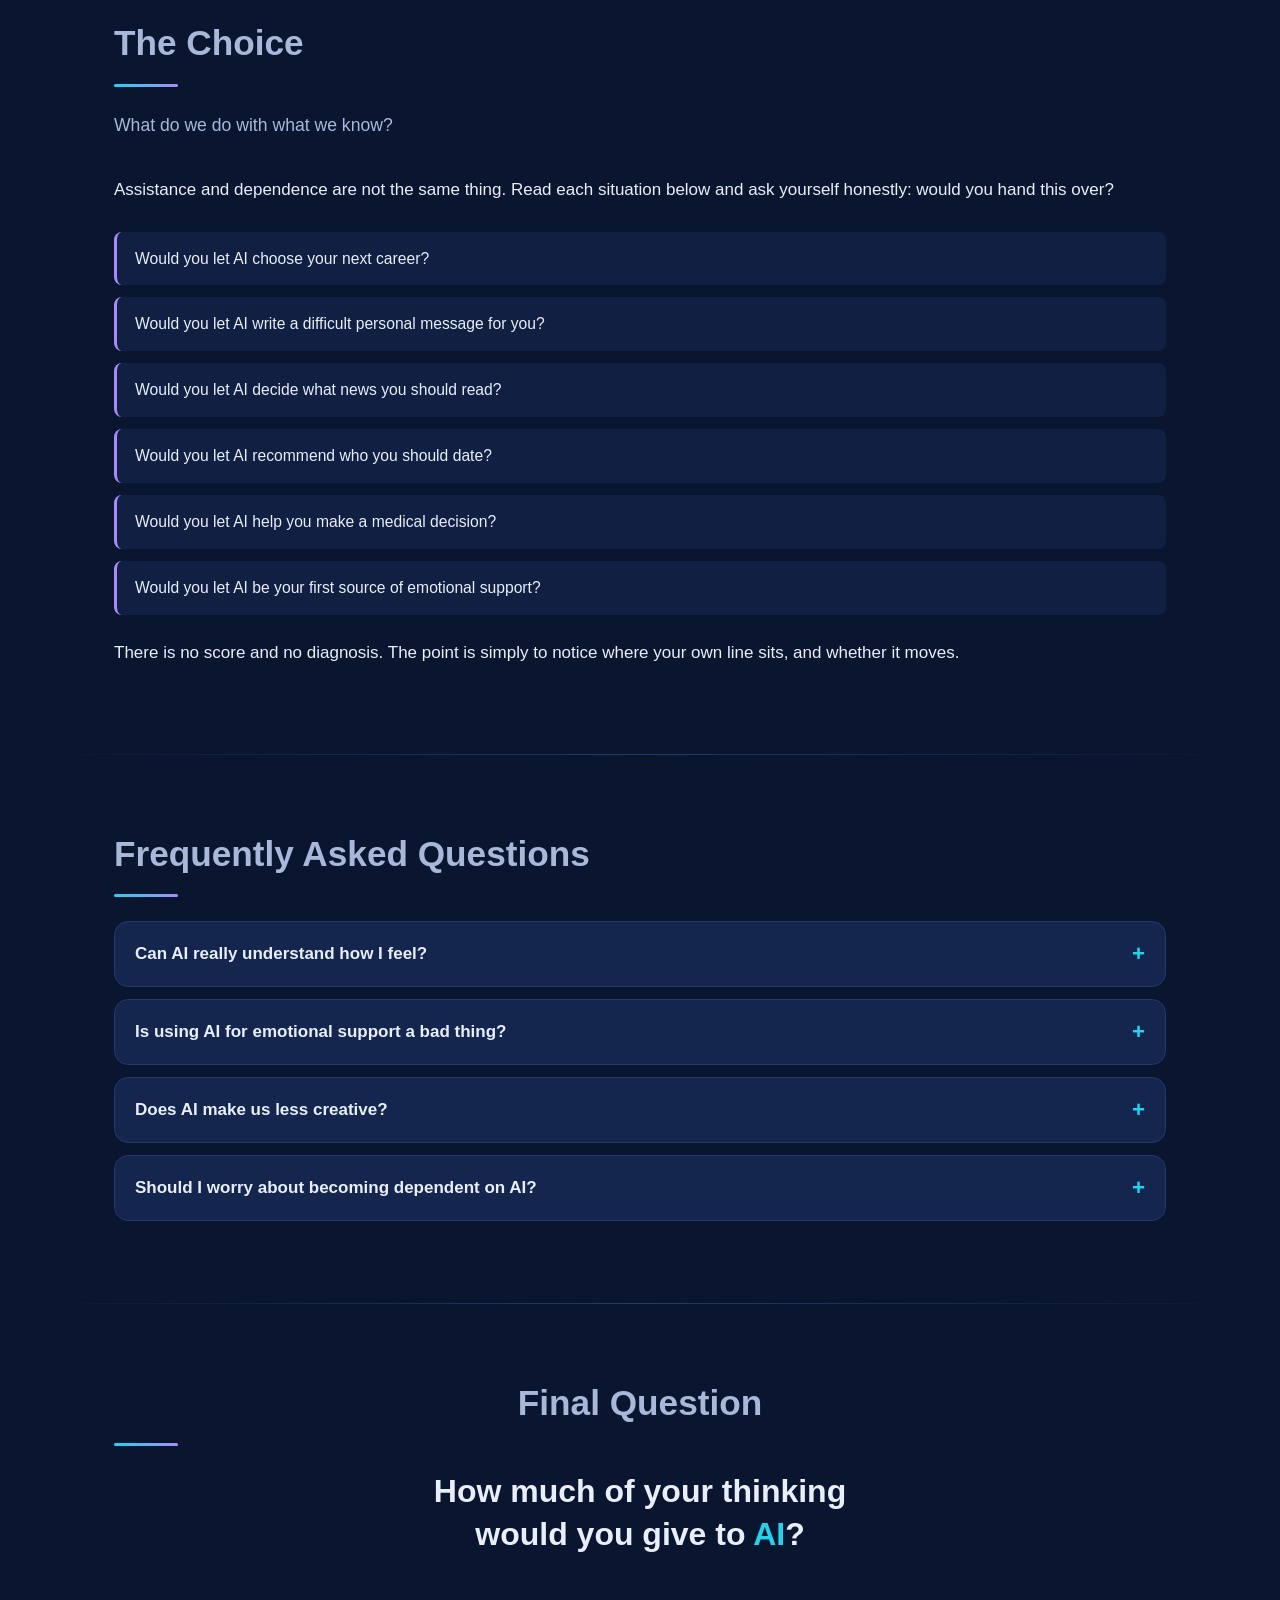
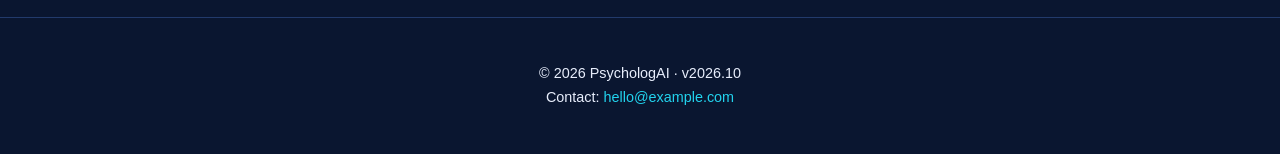
==== commit 745d9607: "Update index.html: remove emojis and make cards fully clickable" ====
--- a/index.html
+++ b/index.html
@@ -49,8 +49,7 @@
 
     <div class="grid grid-3">
       <div class="card">
-        <span class="emoji">🎯</span>
-        <h3>Can AI Manipulate You Without You Noticing?</h3>
+        <h3><a href="articles/can-ai-manipulate-you.html">Can AI Manipulate You Without You Noticing?</a></h3>
         <p>
           How personalisation, recommendations and AI responses could influence
           our decisions.
@@ -58,7 +57,6 @@
         <a href="articles/can-ai-manipulate-you.html" class="card-link">Read more →</a>
       </div>
       <div class="card">
-        <span class="emoji">👁️</span>
         <h3>Reality and Trust</h3>
         <p>
           With the rise of AI-generated videos, images and cloned voices, how do
@@ -68,7 +66,6 @@
         <span class="card-coming">Coming soon</span>
       </div>
       <div class="card">
-        <span class="emoji">🔮</span>
         <h3>AI as Oracle</h3>
         <p>
           What if we stop deciding for ourselves and simply ask the machine?
@@ -87,8 +84,7 @@
 
     <div class="grid grid-3">
       <div class="card">
-        <span class="emoji">💬</span>
-        <h3>Why Is It Easier to Talk to AI Than to People?</h3>
+        <h3><a href="articles/why-is-it-easier-to-talk-to-ai.html">Why Is It Easier to Talk to AI Than to People?</a></h3>
         <p>
           The constant availability, the fear of judgement, and the difference
           between feeling heard and being understood.
@@ -96,7 +92,6 @@
         <a href="articles/why-is-it-easier-to-talk-to-ai.html" class="card-link">Read more →</a>
       </div>
       <div class="card">
-        <span class="emoji">💭</span>
         <h3>Emotional Dependence</h3>
         <p>
           When does emotional support from AI become dependence?
@@ -104,7 +99,6 @@
         <span class="card-coming">Coming soon</span>
       </div>
       <div class="card">
-        <span class="emoji">🤝</span>
         <h3>Support, Not Substitute</h3>
         <p>
           AI as a complement to human and professional support, not a replacement.
@@ -123,8 +117,7 @@
 
     <div class="grid grid-3">
       <div class="card">
-        <span class="emoji">🧠</span>
-        <h3>Are We Outsourcing Our Thinking to AI?</h3>
+        <h3><a href="articles/are-we-outsourcing-our-thinking.html">Are We Outsourcing Our Thinking to AI?</a></h3>
         <p>
           What mental tasks we delegate, and what we should keep practising for
           ourselves.
@@ -132,7 +125,6 @@
         <a href="articles/are-we-outsourcing-our-thinking.html" class="card-link">Read more →</a>
       </div>
       <div class="card">
-        <span class="emoji">🧩</span>
         <h3>Cognitive Dependence</h3>
         <p>
           What happens when we delegate more and more mental tasks.
@@ -140,7 +132,6 @@
         <span class="card-coming">Coming soon</span>
       </div>
       <div class="card">
-        <span class="emoji">🎭</span>
         <h3>Loss of Agency</h3>
         <p>
           What happens when we lose decision-making power to automated systems.
@@ -159,7 +150,6 @@
 
     <div class="grid grid-3">
       <div class="card">
-        <span class="emoji">🎨</span>
         <h3>Creativity</h3>
         <p>
           AI as a creative tool and the tension between new possibilities and
@@ -168,7 +158,6 @@
         <span class="card-coming">Coming soon</span>
       </div>
       <div class="card">
-        <span class="emoji">✏️</span>
         <h3>The Invisible Editor</h3>
         <p>
           How to distinguish our own opinions from ideas shaped by AI systems.
@@ -176,7 +165,6 @@
         <span class="card-coming">Coming soon</span>
       </div>
       <div class="card">
-        <span class="emoji">🪞</span>
         <h3>The Originality Paradox</h3>
         <p>
           More creative tools, less original output? The tension between
@@ -196,7 +184,6 @@
 
     <div class="grid grid-3">
       <div class="card">
-        <span class="emoji">🧠</span>
         <h3>AGI and Self-Improvement</h3>
         <p>
           What happens if AI can improve itself faster than humans can
@@ -205,7 +192,6 @@
         <span class="card-coming">Coming soon</span>
       </div>
       <div class="card">
-        <span class="emoji">💡</span>
         <h3>Consciousness and Rights</h3>
         <p>
           If an AI could have subjective experiences, would it deserve rights?
@@ -214,7 +200,6 @@
         <span class="card-coming">Coming soon</span>
       </div>
       <div class="card">
-        <span class="emoji">🌫️</span>
         <h3>Soft Dystopia</h3>
         <p>
           A world that is comfortable, safe, and where nobody thinks for
